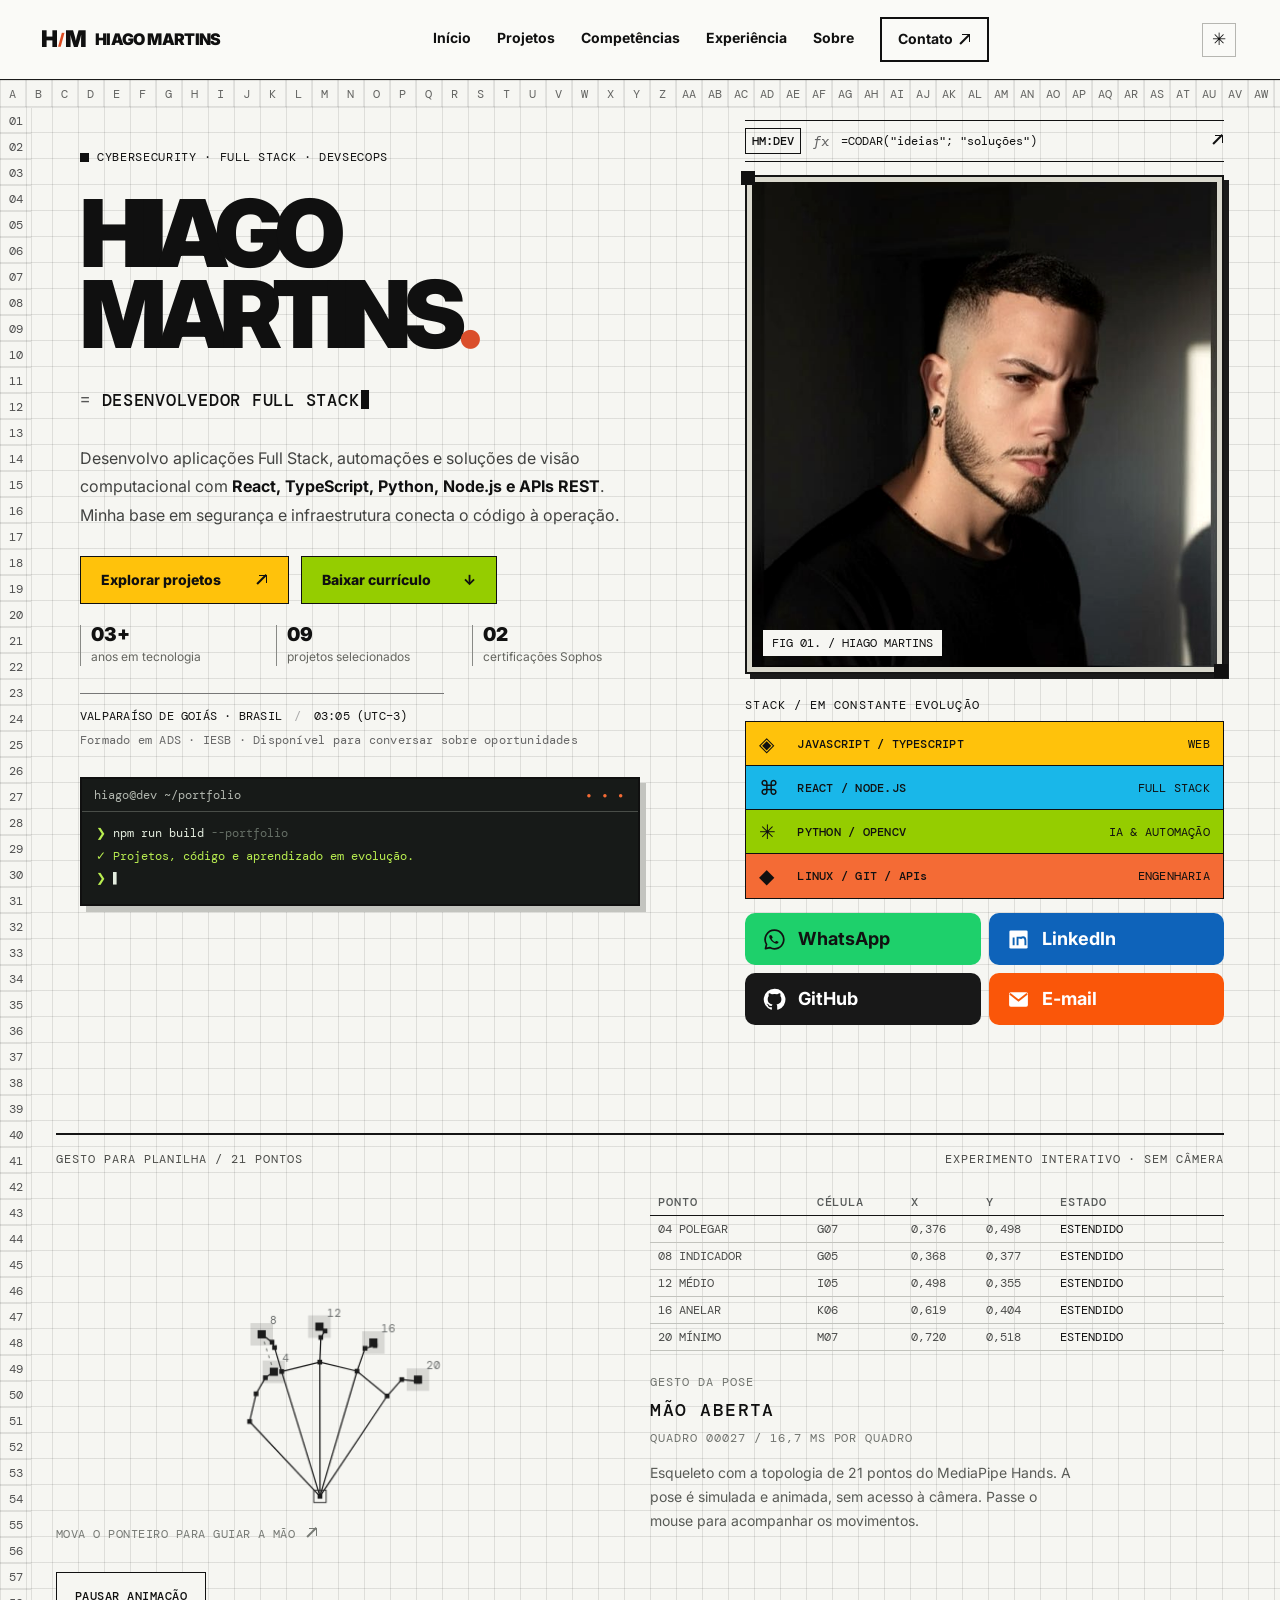
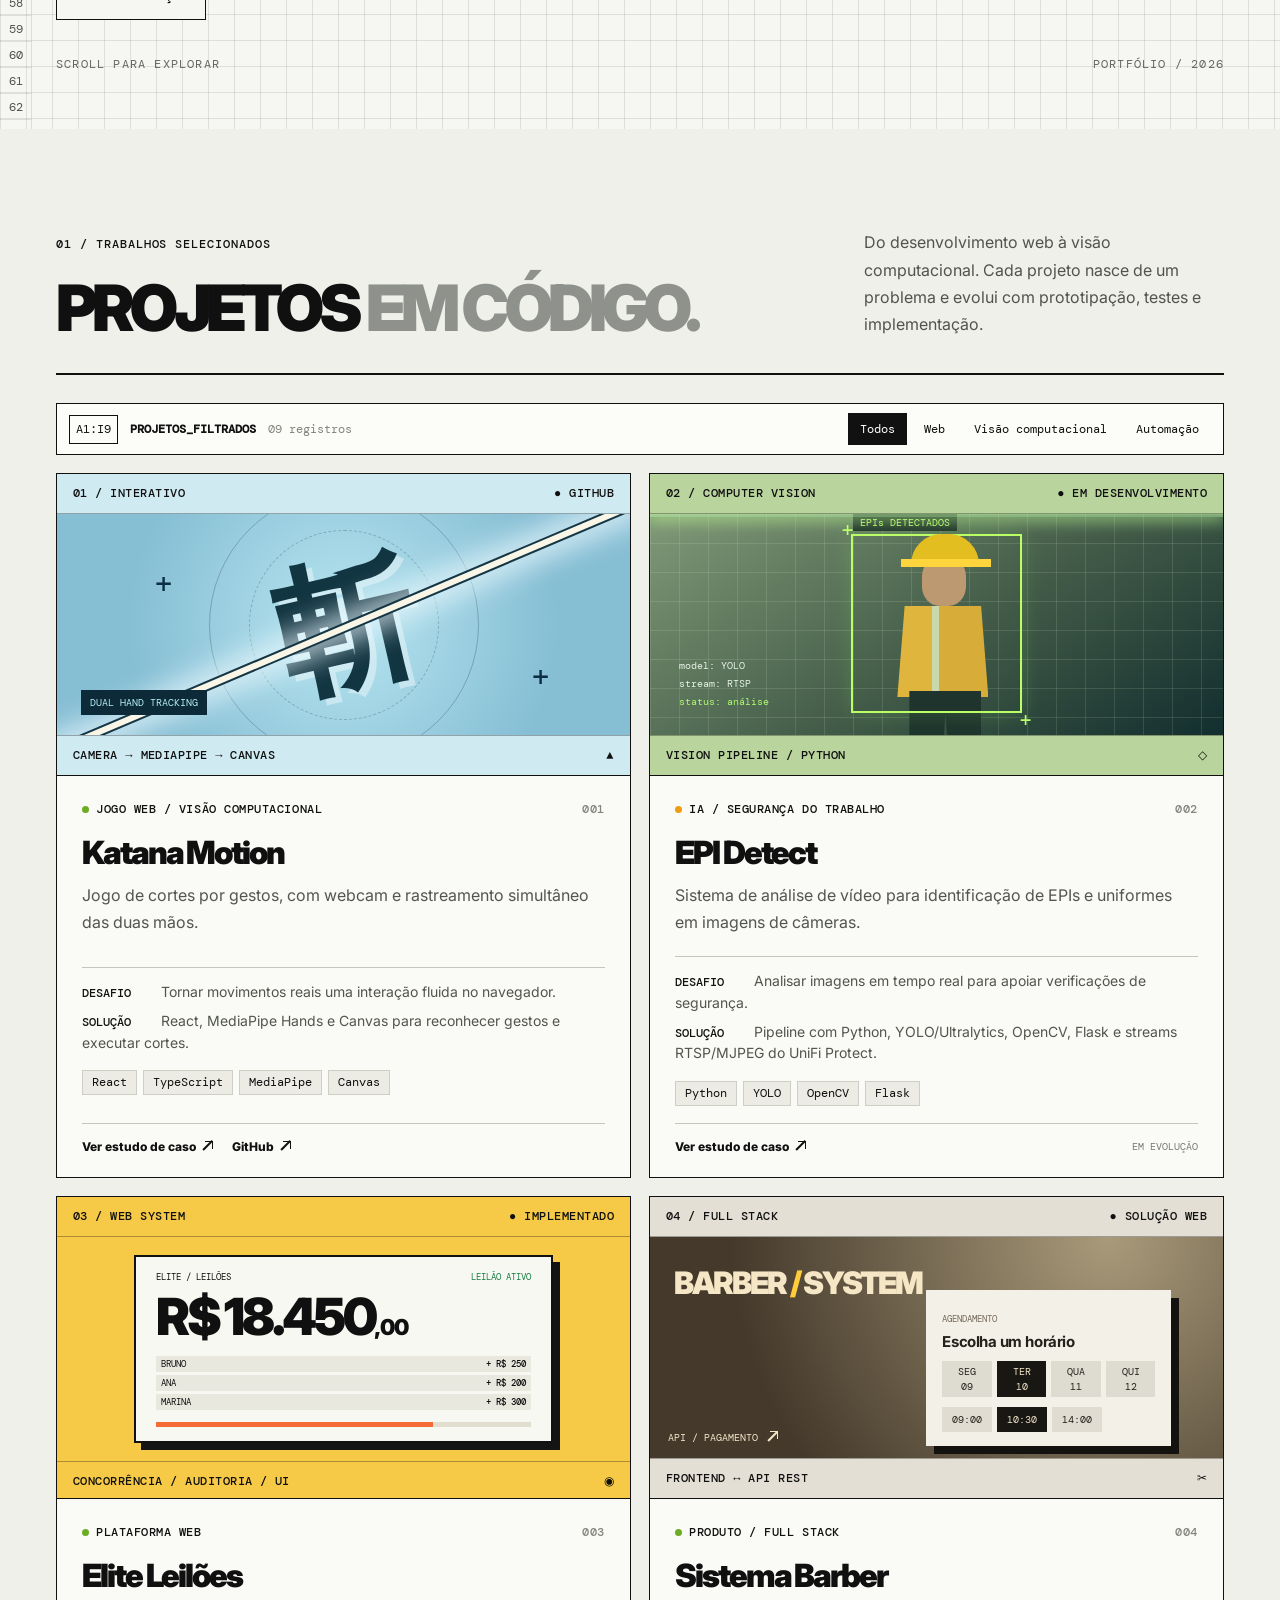
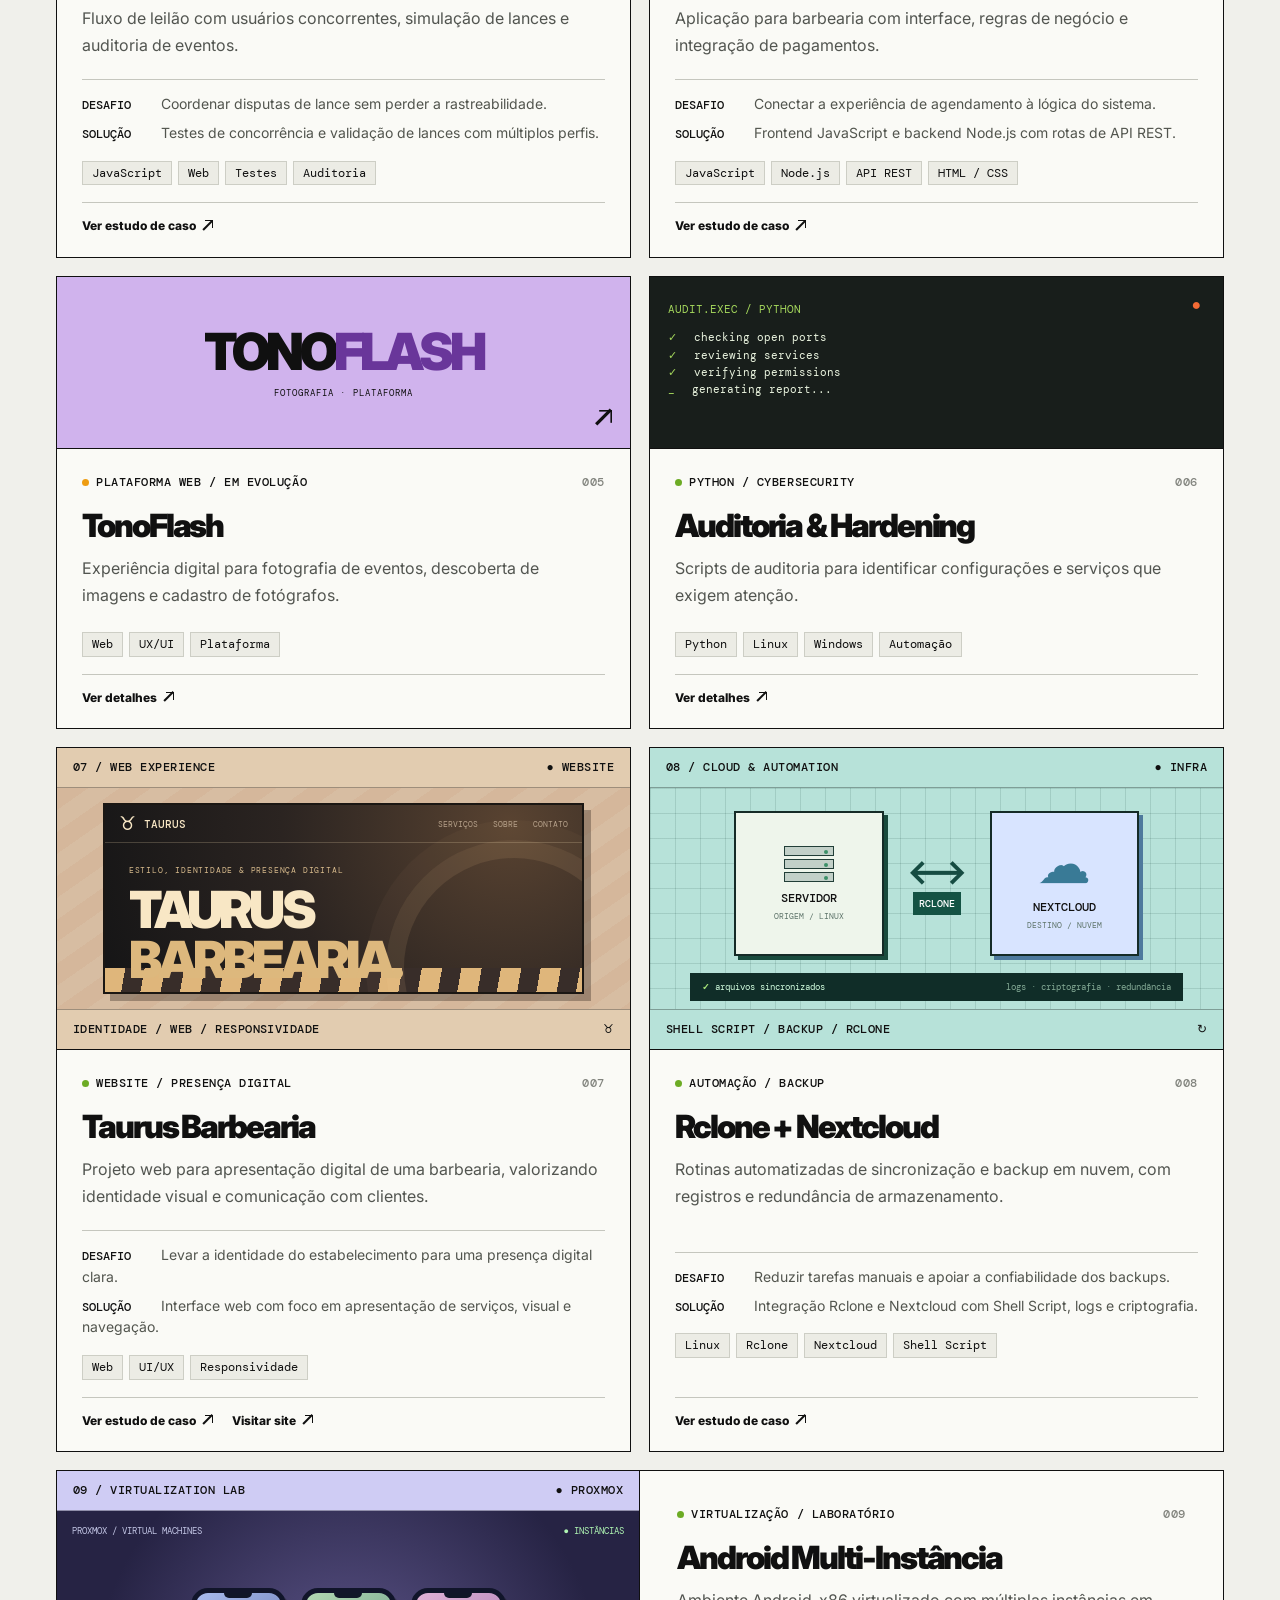
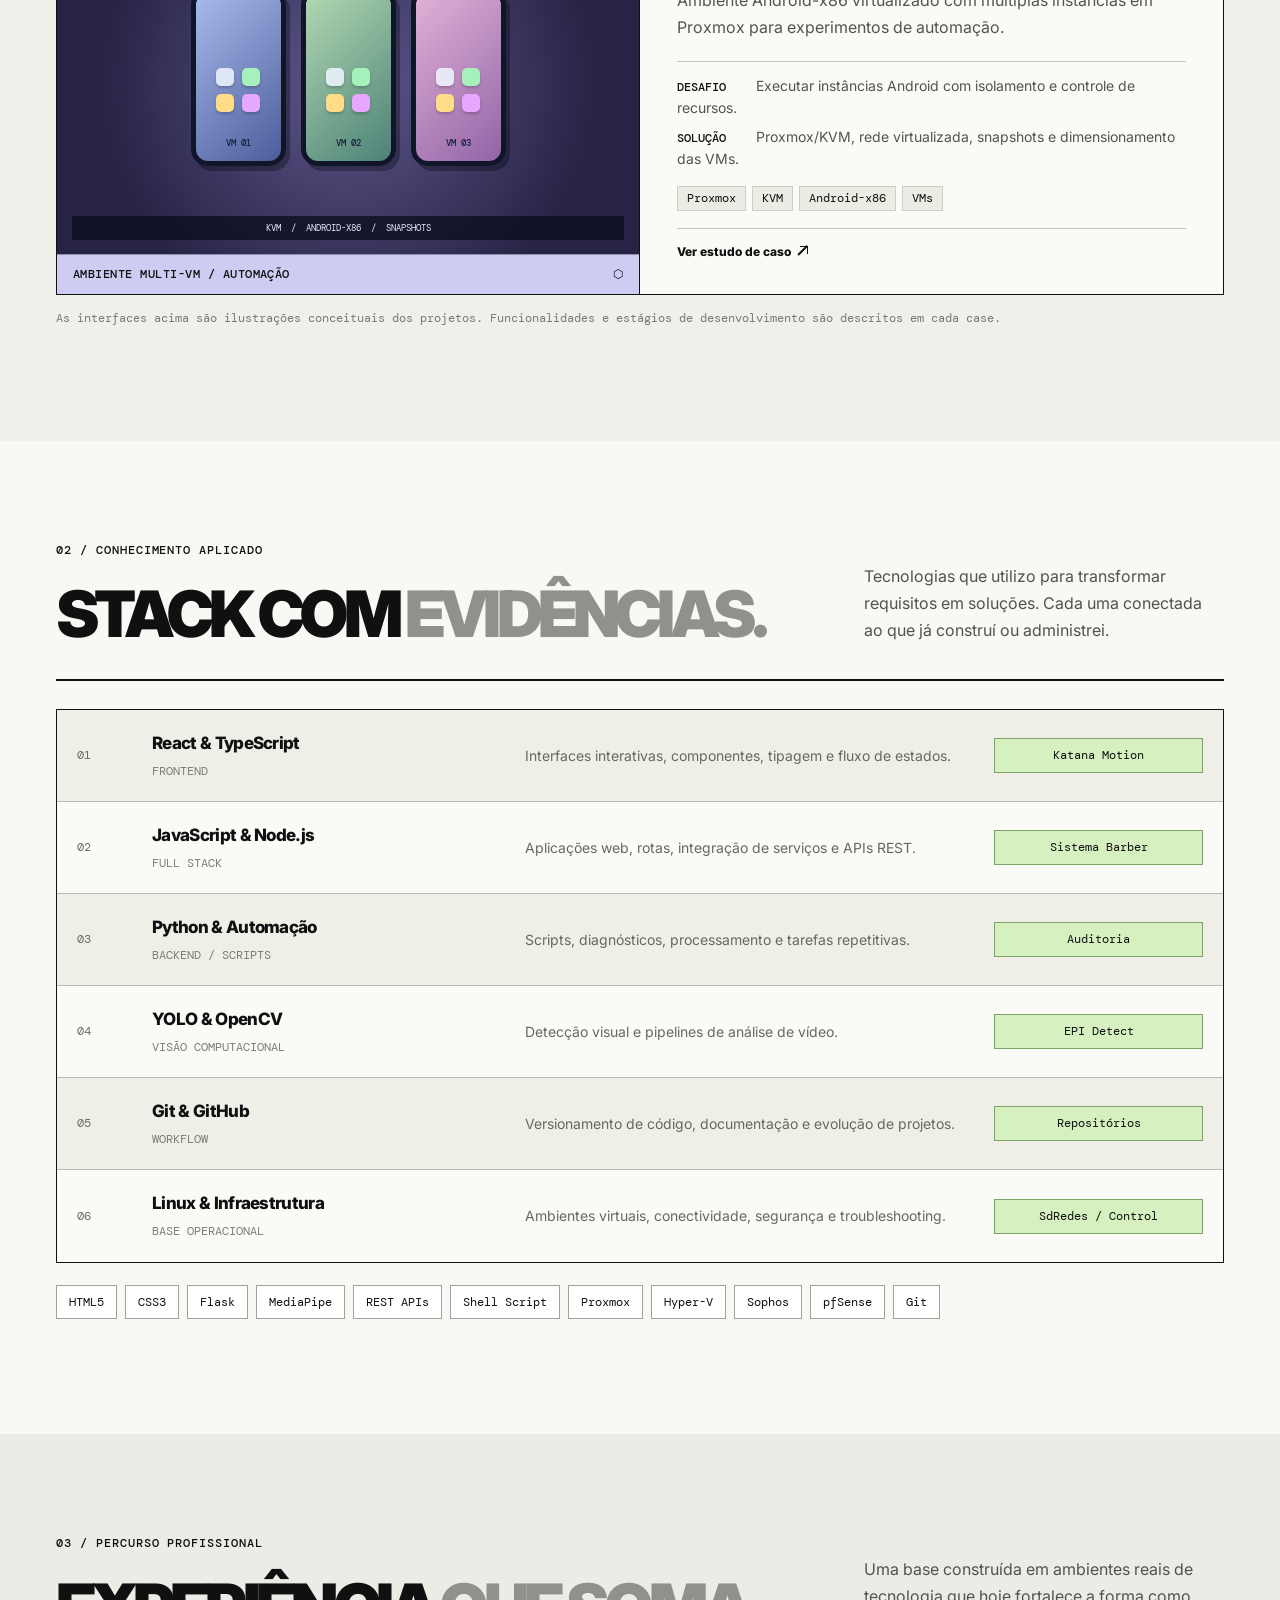
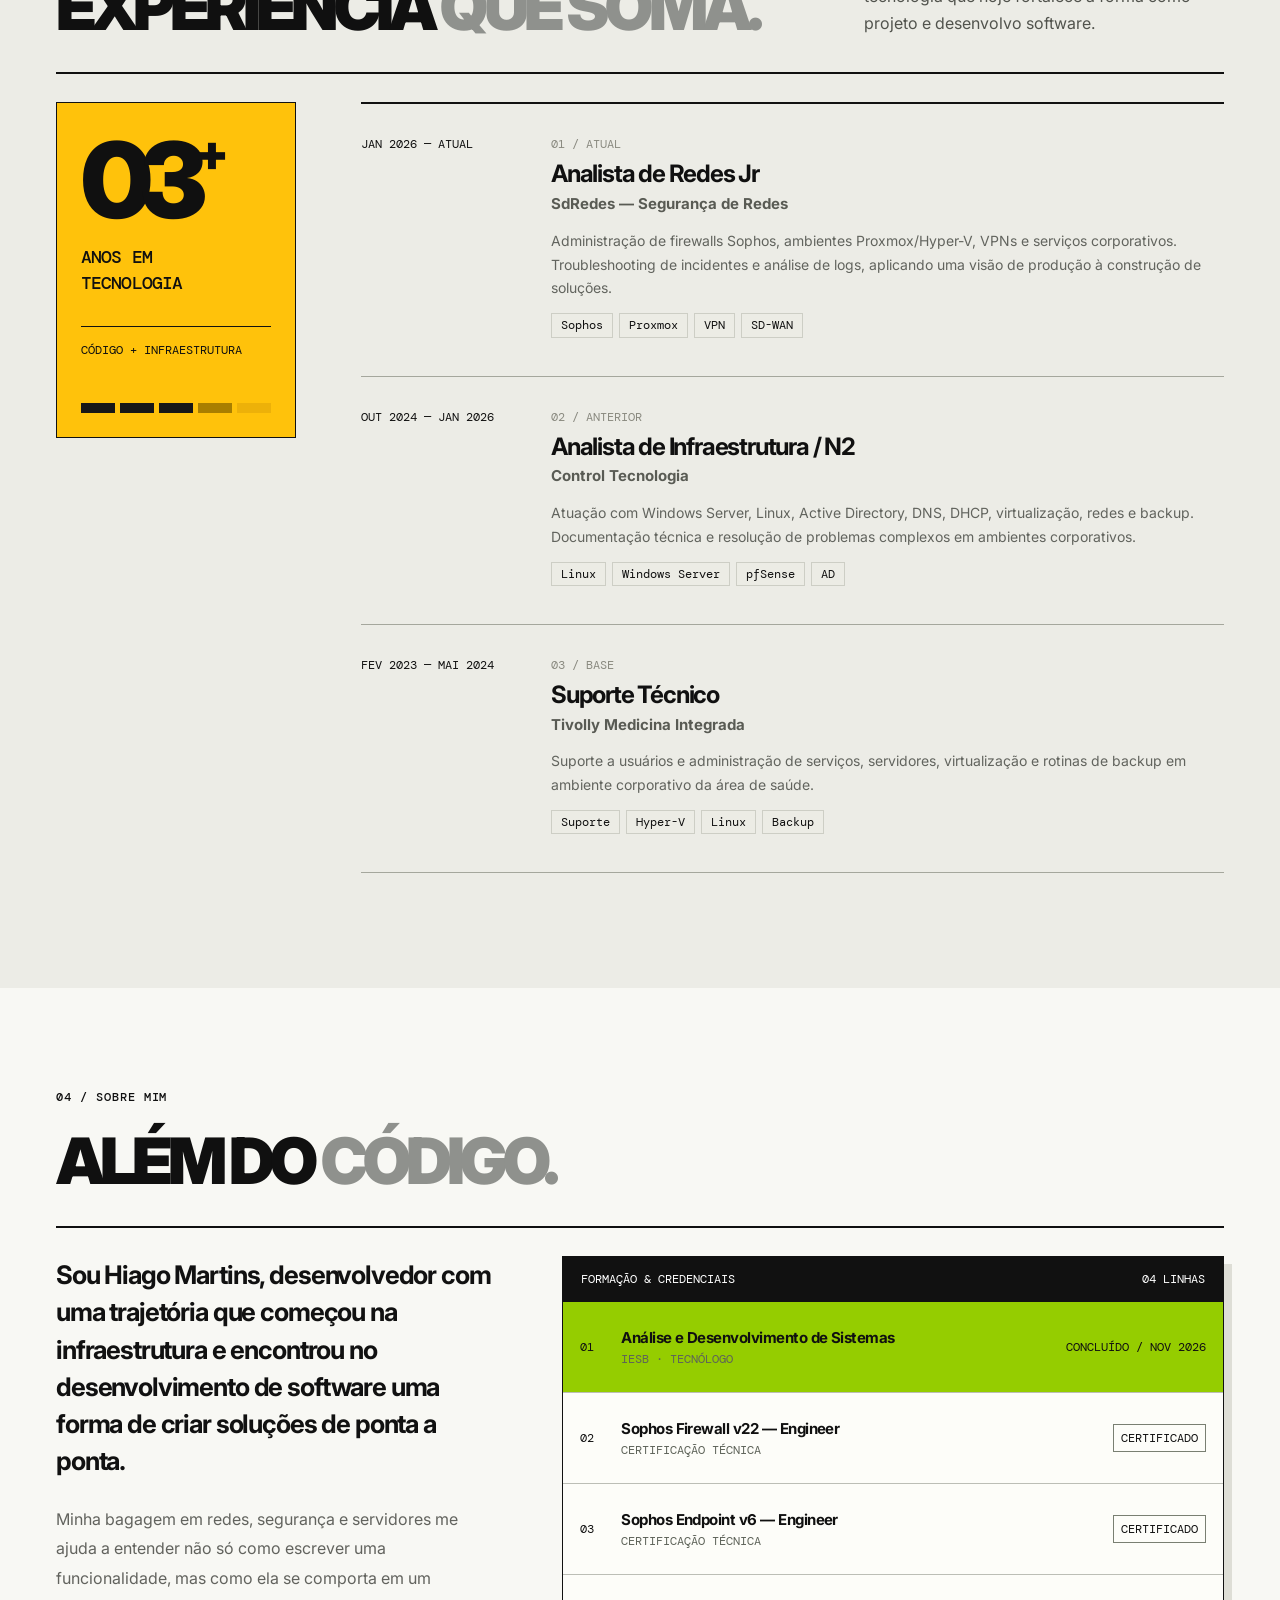
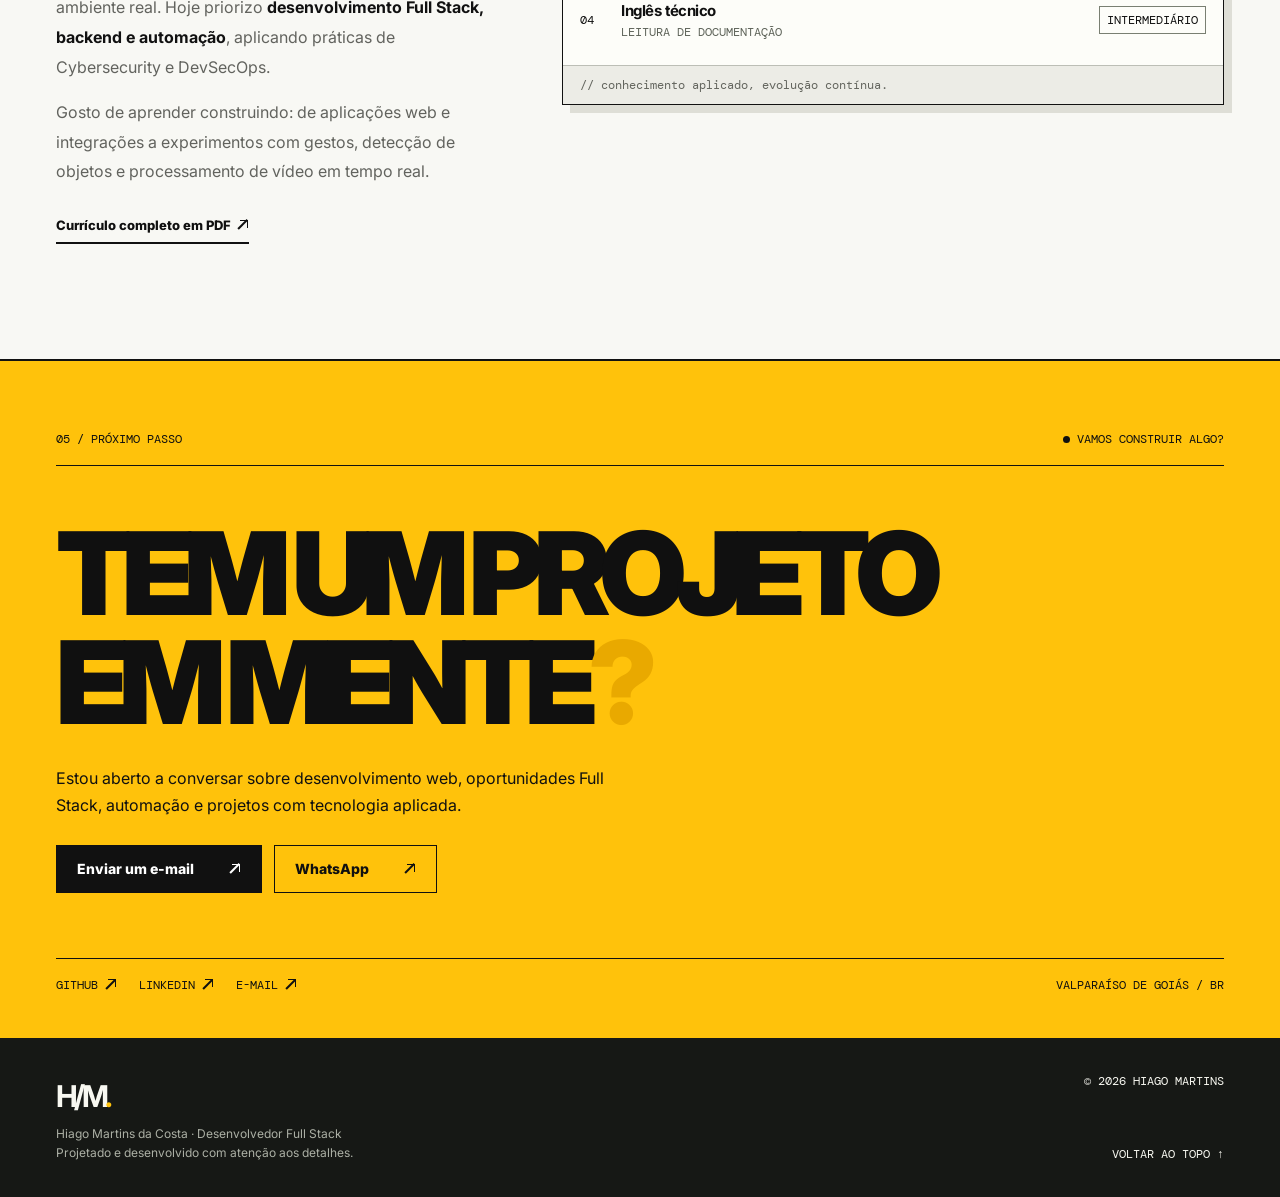
==== index.html @ d2da0ce6 "Substitui setas de emoji por ícones vetoriais compatíveis com iPhone" ====
<!doctype html>
<html lang="pt-BR">
<head>
  <meta charset="utf-8">
  <meta name="viewport" content="width=device-width, initial-scale=1">
  <meta name="theme-color" content="#f6f6f2">
  <meta name="description" content="Hiago Martins — desenvolvedor Full Stack. Projetos em React, TypeScript, Python, Node.js, automação e visão computacional.">
  <meta property="og:type" content="website">
  <meta property="og:title" content="Hiago Martins — Full Stack Developer">
  <meta property="og:description" content="Do código ao ambiente de produção. Projetos, experiência e tecnologia aplicada.">
  <title>Hiago Martins — Desenvolvedor Full Stack</title>
  <link rel="preconnect" href="https://fonts.googleapis.com">
  <link rel="preconnect" href="https://fonts.gstatic.com" crossorigin>
  <link href="https://fonts.googleapis.com/css2?family=DM+Mono:wght@400;500&family=Inter:wght@400;500;600;700;800;900&display=swap" rel="stylesheet">
  <link rel="stylesheet" href="./styles.css">
  <script src="./app.js" defer></script>
</head>
<body>
  <a class="skip-link" href="#main">Pular para o conteúdo</a>
  <div class="grid-cursor" id="gridCursor" aria-hidden="true"><span class="grid-cursor-cross">+</span><span class="grid-cursor-cell" id="cursorCell">A1</span><span class="grid-cursor-coords" id="cursorCoords">X 0000 Y 0000</span></div>
  <header class="site-header">
    <a class="brand" href="#inicio" aria-label="Hiago Martins, início"><span class="brand-symbol">H<span class="brand-slash">/</span>M</span><span>HIAGO MARTINS</span></a>
    <nav class="desktop-nav" aria-label="Navegação principal">
      <a href="#inicio">Início</a><a href="#projetos">Projetos</a><a href="#competencias">Competências</a><a href="#experiencia">Experiência</a><a href="#sobre">Sobre</a>
      <a class="nav-contact" href="#contato">Contato <span aria-hidden="true"><span class="ne-arrow" aria-hidden="true"></span></span></a>
    </nav>
    <div class="header-actions">
      <button type="button" id="motionToggle" class="icon-toggle" aria-label="Reduzir animações" title="Pausar animações">✳︎</button>
      <button type="button" id="menuToggle" class="menu-toggle" aria-expanded="false" aria-controls="mobileNav">MENU <span aria-hidden="true">☰</span></button>
    </div>
    <nav class="mobile-nav" id="mobileNav" aria-label="Navegação mobile" hidden>
      <a href="#inicio">Início</a><a href="#projetos">Projetos</a><a href="#competencias">Competências</a><a href="#experiencia">Experiência</a><a href="#sobre">Sobre</a><a href="#contato">Contato</a>
    </nav>
  </header>

  <main id="main">
    <section class="hero grid-paper" id="inicio" aria-labelledby="hero-title">
      <canvas class="data-rain" id="dataRain" aria-hidden="true"></canvas>
      <div class="sheet-letters" id="sheetLetters" aria-hidden="true"></div>
      <div class="row-gutter" id="rowGutter" aria-hidden="true"></div>
      <div class="hero-inner page-container">
        <div class="hero-copy">
          <div class="eyebrow"><span class="square-dot"></span> CYBERSECURITY · FULL STACK · DEVSECOPS</div>
          <h1 id="hero-title">HIAGO<br><span>MARTINS<span class="headline-period">.</span></span></h1>
          <p class="role-line"><span class="formula-equals">=</span> <span id="roleType" aria-label="Desenvolvedor Full Stack">DESENVOLVEDOR FULL STACK</span><span class="cursor" aria-hidden="true"></span></p>
          <p class="hero-intro">Desenvolvo aplicações Full Stack, automações e soluções de visão computacional com <strong>React, TypeScript, Python, Node.js e APIs REST</strong>. Minha base em segurança e infraestrutura conecta o código à operação.</p>
          <div class="hero-cta">
            <a class="button button-yellow" href="#projetos">Explorar projetos <span aria-hidden="true"><span class="ne-arrow" aria-hidden="true"></span></span></a>
            <a class="button button-green" href="./hiago-martins-curriculo.pdf" download>Baixar currículo <span aria-hidden="true">↓</span></a>
          </div>
          <div class="hero-highlights" aria-label="Destaques profissionais">
            <span><strong>03+</strong> anos em tecnologia</span><span><strong>09</strong> projetos selecionados</span><span><strong>02</strong> certificações Sophos</span>
          </div>
          <div class="hero-local"><span class="line-rule"></span><p>VALPARAÍSO DE GOIÁS · BRASIL <span class="sep">/</span> <span id="brasilTime">UTC−3</span><br><span class="muted">Formado em ADS · IESB · Disponível para conversar sobre oportunidades</span></p></div>
          <div class="terminal-mini" aria-label="Prévia de console de desenvolvimento">
            <div class="terminal-top"><span>hiago@dev ~/portfolio</span><span class="terminal-dots">● ● ●</span></div>
            <div class="terminal-body"><p><span class="term-prompt">❯</span> npm run build<span class="term-ghost"> --portfolio</span></p><p class="term-success">✓ Projetos, código e aprendizado em evolução.</p><p><span class="term-prompt">❯</span> <span class="blink-block">▌</span></p></div>
          </div>
        </div>
        <div class="hero-side">
          <div class="sheet-formula"><span class="range-box">HM:DEV</span><span class="fx">ƒx</span><span>=CODAR("ideias"; "soluções")</span><span class="formula-tail"><span class="ne-arrow" aria-hidden="true"></span></span></div>
          <div class="portrait-frame">
            <img src="https://mart1nshiago.github.io/perfil.jpg" alt="Fotografia de Hiago Martins" loading="eager" onerror="this.style.display='none';this.parentElement.classList.add('image-unavailable')">
            <span class="portrait-placeholder" aria-hidden="true">HM<span>.</span></span>
            <span class="frame-corner frame-corner-tl"></span><span class="frame-corner frame-corner-br"></span>
            <span class="photo-label">FIG 01. / HIAGO MARTINS</span>
          </div>
          <div class="stack-label">STACK / EM CONSTANTE EVOLUÇÃO</div>
          <div class="skill-bars" aria-label="Principais tecnologias"><div class="skill-bar yellow"><span>◈</span><strong>JAVASCRIPT / TYPESCRIPT</strong><small>WEB</small></div><div class="skill-bar cyan"><span>⌘</span><strong>REACT / NODE.JS</strong><small>FULL STACK</small></div><div class="skill-bar green"><span>✳︎</span><strong>PYTHON / OPENCV</strong><small>IA & AUTOMAÇÃO</small></div><div class="skill-bar orange"><span>◆</span><strong>LINUX / GIT / APIs</strong><small>ENGENHARIA</small></div></div>
          <div class="social-grid" aria-label="Contato e redes sociais">
            <a class="social-pill whatsapp" href="https://wa.me/5561995203082" target="_blank" rel="noopener noreferrer"><svg viewBox="0 0 24 24" aria-hidden="true"><path d="M12 2.3a9.7 9.7 0 0 0-8.3 14.8L2.6 21.5l4.5-1.1A9.7 9.7 0 1 0 12 2.3Z" fill="none" stroke="currentColor" stroke-width="1.8" stroke-linejoin="round"/><path d="M8.2 7.7c-.4-.5-.8-.4-1.1-.1-1.4 1.5.1 4 2.2 6.2 2.1 2.2 4.8 3.3 6.3 2.2.3-.3.8-1.2.4-1.6l-1.9-.9c-.3-.1-.5 0-.7.2l-.9 1c-1.5-.6-2.8-1.8-3.5-3.4l.9-.8c.2-.2.3-.4.1-.7l-.8-1.9Z" fill="currentColor"/></svg><span>WhatsApp</span></a>
            <a class="social-pill linkedin" href="https://www.linkedin.com/in/hiago-martins/" target="_blank" rel="noopener noreferrer"><svg viewBox="0 0 24 24" aria-hidden="true"><rect x="2.5" y="2.5" width="19" height="19" rx="1.4" fill="currentColor"/><path d="M6.9 10v8M6.9 6.8v.1M11 18v-8h3.2v1.2c.4-.9 1.1-1.5 2.5-1.5 2.2 0 2.5 1.5 2.5 3.5V18" fill="none" stroke="#0e62b3" stroke-width="2"/></svg><span>LinkedIn</span></a>
            <a class="social-pill github" href="https://github.com/Mart1nsHiago" target="_blank" rel="noopener noreferrer"><svg viewBox="0 0 24 24" aria-hidden="true"><path fill="currentColor" d="M12 .8a11.2 11.2 0 0 0-3.5 21.85c.56.1.77-.24.77-.54v-2.1c-3.13.68-3.8-1.33-3.8-1.33-.5-1.26-1.24-1.6-1.24-1.6-1.02-.7.08-.69.08-.69 1.13.08 1.72 1.15 1.72 1.15 1.01 1.72 2.65 1.22 3.3.94.1-.73.39-1.23.7-1.52-2.5-.29-5.12-1.25-5.12-5.56 0-1.23.44-2.24 1.15-3.03-.12-.28-.5-1.43.11-2.98 0 0 .94-.3 3.08 1.16a10.8 10.8 0 0 1 5.6 0c2.14-1.45 3.08-1.16 3.08-1.16.61 1.55.23 2.7.11 2.98.72.79 1.15 1.8 1.15 3.03 0 4.33-2.63 5.27-5.14 5.55.4.35.75 1.03.75 2.09v3.11c0 .3.2.65.78.54A11.2 11.2 0 0 0 12 .8Z"/></svg><span>GitHub</span></a>
            <a class="social-pill email" href="mailto:hiagomartins55@hotmail.com"><svg viewBox="0 0 24 24" aria-hidden="true"><rect x="2.2" y="4.5" width="19.6" height="15" rx="1.8" fill="currentColor"/><path d="m3 6 9 7 9-7" fill="none" stroke="#f75a0a" stroke-width="2"/></svg><span>E-mail</span></a>
          </div>
        </div>
      </div>
      <section class="gesture-lab page-container" id="gesto" aria-labelledby="gestureTitle">
        <div class="gesture-topline"><span>GESTO PARA PLANILHA / 21 PONTOS</span><span>EXPERIMENTO INTERATIVO · SEM CÂMERA</span></div>
        <div class="gesture-layout">
          <div class="gesture-visual"><canvas id="handPose" width="450" height="345" role="img" aria-label="Esqueleto animado de mão com 21 pontos. Mova o mouse sobre a figura para guiar o gesto."></canvas><span class="gesture-visual-note">MOVA O PONTEIRO PARA GUIAR A MÃO <span class="ne-arrow" aria-hidden="true"></span></span></div>
          <div class="gesture-data"><div class="gesture-table" role="table" aria-label="Coordenadas dos dedos"><div class="gesture-table-header" role="row"><span>PONTO</span><span>CÉLULA</span><span>X</span><span>Y</span><span>ESTADO</span></div><div id="gestureRows"></div></div><div class="gesture-state"><small>GESTO DA POSE</small><strong id="gestureLabel">MÃO ABERTA</strong><small id="gestureFrame">QUADRO 00000 / 16,7 MS POR QUADRO</small><p>Esqueleto com a topologia de 21 pontos do MediaPipe Hands. A pose é simulada e animada, sem acesso à câmera. Passe o mouse para acompanhar os movimentos.</p></div></div>
        </div>
        <button class="gesture-toggle" id="gestureToggle" type="button" aria-pressed="false">PAUSAR ANIMAÇÃO</button>
      </section>
      <div class="hero-bottom-note"><span>SCROLL PARA EXPLORAR</span><span>PORTFÓLIO / 2026</span></div>
    </section>

    <section class="section projects-section" id="projetos" aria-labelledby="projects-title">
      <div class="page-container">
        <div class="section-heading"><div><p class="kicker">01 / TRABALHOS SELECIONADOS</p><h2 id="projects-title">PROJETOS <span>EM CÓDIGO.</span></h2></div><p>Do desenvolvimento web à visão computacional. Cada projeto nasce de um problema e evolui com prototipação, testes e implementação.</p></div>
        <div class="project-toolbar"><div class="toolbar-left"><span class="toolbar-cell">A1:I9</span><strong>PROJETOS_FILTRADOS</strong><span class="toolbar-count" id="projectCount">09 registros</span></div><div class="filters" role="group" aria-label="Filtrar projetos"><button class="filter active" data-filter="todos" aria-pressed="true">Todos</button><button class="filter" data-filter="web" aria-pressed="false">Web</button><button class="filter" data-filter="visao" aria-pressed="false">Visão computacional</button><button class="filter" data-filter="automacao" aria-pressed="false">Automação</button></div></div>
        <div class="project-grid" id="projectGrid">
          <article class="project-card" data-category="web visao" data-project="katana">
            <div class="project-visual visual-katana"><div class="visual-head"><span>01 / INTERATIVO</span><span>● GITHUB</span></div><div class="katana-stage"><div class="katana-orbit o1"></div><div class="katana-orbit o2"></div><span class="katana-character">斬</span><span class="katana-cut"></span><span class="katana-label">DUAL HAND TRACKING</span><div class="reticle r1">+</div><div class="reticle r2">+</div></div><div class="visual-foot"><span>CAMERA → MEDIAPIPE → CANVAS</span><span>▲</span></div></div>
            <div class="project-body"><div class="project-category"><span class="status-dot"></span> JOGO WEB / VISÃO COMPUTACIONAL <span class="project-number">001</span></div><h3>Katana Motion</h3><p class="project-lead">Jogo de cortes por gestos, com webcam e rastreamento simultâneo das duas mãos.</p><div class="case-lines"><p><strong>DESAFIO</strong> Tornar movimentos reais uma interação fluida no navegador.</p><p><strong>SOLUÇÃO</strong> React, MediaPipe Hands e Canvas para reconhecer gestos e executar cortes.</p></div><div class="tag-list"><span>React</span><span>TypeScript</span><span>MediaPipe</span><span>Canvas</span></div><div class="project-links"><button class="case-link" data-open-project="katana">Ver estudo de caso <span class="ne-arrow" aria-hidden="true"></span></button><a href="https://github.com/Mart1nsHiago/katana-motion" target="_blank" rel="noopener noreferrer">GitHub <span class="ne-arrow" aria-hidden="true"></span></a></div></div>
          </article>
          <article class="project-card" data-category="visao automacao" data-project="epi">
            <div class="project-visual visual-epi"><div class="visual-head"><span>02 / COMPUTER VISION</span><span>● EM DESENVOLVIMENTO</span></div><div class="epi-stage"><div class="epi-human"><div class="helmet"></div><div class="human-head"></div><div class="human-body"></div><div class="human-legs"></div></div><div class="bounding-box"><span>EPIs DETECTADOS</span><span class="bb-corner"></span></div><div class="epi-data"><p>model: YOLO</p><p>stream: RTSP</p><p class="green-text">status: análise</p></div><div class="scanline"></div></div><div class="visual-foot"><span>VISION PIPELINE / PYTHON</span><span>◇</span></div></div>
            <div class="project-body"><div class="project-category"><span class="status-dot amber"></span> IA / SEGURANÇA DO TRABALHO <span class="project-number">002</span></div><h3>EPI Detect</h3><p class="project-lead">Sistema de análise de vídeo para identificação de EPIs e uniformes em imagens de câmeras.</p><div class="case-lines"><p><strong>DESAFIO</strong> Analisar imagens em tempo real para apoiar verificações de segurança.</p><p><strong>SOLUÇÃO</strong> Pipeline com Python, YOLO/Ultralytics, OpenCV, Flask e streams RTSP/MJPEG do UniFi Protect.</p></div><div class="tag-list"><span>Python</span><span>YOLO</span><span>OpenCV</span><span>Flask</span></div><div class="project-links"><button class="case-link" data-open-project="epi">Ver estudo de caso <span class="ne-arrow" aria-hidden="true"></span></button><span class="project-state">EM EVOLUÇÃO</span></div></div>
          </article>
          <article class="project-card" data-category="web" data-project="elite">
            <div class="project-visual visual-elite"><div class="visual-head"><span>03 / WEB SYSTEM</span><span>● IMPLEMENTADO</span></div><div class="bid-stage"><div class="bid-top"><span>ELITE / LEILÕES</span><span>LEILÃO ATIVO</span></div><div class="bid-number">R$ 18.450<span>,00</span></div><div class="bid-history"><span>BRUNO <strong>+ R$ 250</strong></span><span>ANA <strong>+ R$ 200</strong></span><span>MARINA <strong>+ R$ 300</strong></span></div><div class="bid-progress"><span></span></div></div><div class="visual-foot"><span>CONCORRÊNCIA / AUDITORIA / UI</span><span>◉</span></div></div>
            <div class="project-body"><div class="project-category"><span class="status-dot"></span> PLATAFORMA WEB <span class="project-number">003</span></div><h3>Elite Leilões</h3><p class="project-lead">Fluxo de leilão com usuários concorrentes, simulação de lances e auditoria de eventos.</p><div class="case-lines"><p><strong>DESAFIO</strong> Coordenar disputas de lance sem perder a rastreabilidade.</p><p><strong>SOLUÇÃO</strong> Testes de concorrência e validação de lances com múltiplos perfis.</p></div><div class="tag-list"><span>JavaScript</span><span>Web</span><span>Testes</span><span>Auditoria</span></div><div class="project-links"><button class="case-link" data-open-project="elite">Ver estudo de caso <span class="ne-arrow" aria-hidden="true"></span></button></div></div>
          </article>
          <article class="project-card" data-category="web" data-project="barber">
            <div class="project-visual visual-barber"><div class="visual-head"><span>04 / FULL STACK</span><span>● SOLUÇÃO WEB</span></div><div class="barber-stage"><div class="barber-brand">BARBER<span> / </span>SYSTEM</div><div class="booking-card"><span>AGENDAMENTO</span><strong>Escolha um horário</strong><div class="date-row"><span>SEG<br>09</span><span class="selected">TER<br>10</span><span>QUA<br>11</span><span>QUI<br>12</span></div><div class="time-slots"><span>09:00</span><span class="selected">10:30</span><span>14:00</span></div></div><div class="payment-stamp">API / PAGAMENTO <span class="ne-arrow" aria-hidden="true"></span></div></div><div class="visual-foot"><span>FRONTEND ↔ API REST</span><span>✂︎</span></div></div>
            <div class="project-body"><div class="project-category"><span class="status-dot"></span> PRODUTO / FULL STACK <span class="project-number">004</span></div><h3>Sistema Barber</h3><p class="project-lead">Aplicação para barbearia com interface, regras de negócio e integração de pagamentos.</p><div class="case-lines"><p><strong>DESAFIO</strong> Conectar a experiência de agendamento à lógica do sistema.</p><p><strong>SOLUÇÃO</strong> Frontend JavaScript e backend Node.js com rotas de API REST.</p></div><div class="tag-list"><span>JavaScript</span><span>Node.js</span><span>API REST</span><span>HTML / CSS</span></div><div class="project-links"><button class="case-link" data-open-project="barber">Ver estudo de caso <span class="ne-arrow" aria-hidden="true"></span></button></div></div>
          </article>
          <article class="project-card compact-project" data-category="web" data-project="tono"><div class="compact-art tono-art"><span>TONO<span>FLASH</span></span><small>FOTOGRAFIA · PLATAFORMA</small><b><span class="ne-arrow" aria-hidden="true"></span></b></div><div class="project-body"><div class="project-category"><span class="status-dot amber"></span> PLATAFORMA WEB / EM EVOLUÇÃO <span class="project-number">005</span></div><h3>TonoFlash</h3><p class="project-lead">Experiência digital para fotografia de eventos, descoberta de imagens e cadastro de fotógrafos.</p><div class="tag-list"><span>Web</span><span>UX/UI</span><span>Plataforma</span></div><div class="project-links"><button class="case-link" data-open-project="tono">Ver detalhes <span class="ne-arrow" aria-hidden="true"></span></button></div></div></article>
          <article class="project-card compact-project" data-category="automacao" data-project="audit"><div class="compact-art audit-art"><span class="code-head">AUDIT.EXEC / PYTHON</span><div><p><em>✓</em> checking open ports</p><p><em>✓</em> reviewing services</p><p><em>✓</em> verifying permissions</p><p><em>_</em> generating report...</p></div><b>●</b></div><div class="project-body"><div class="project-category"><span class="status-dot"></span> PYTHON / CYBERSECURITY <span class="project-number">006</span></div><h3>Auditoria & Hardening</h3><p class="project-lead">Scripts de auditoria para identificar configurações e serviços que exigem atenção.</p><div class="tag-list"><span>Python</span><span>Linux</span><span>Windows</span><span>Automação</span></div><div class="project-links"><button class="case-link" data-open-project="audit">Ver detalhes <span class="ne-arrow" aria-hidden="true"></span></button></div></div></article>
          <article class="project-card" data-category="web" data-project="taurus">
            <div class="project-visual visual-taurus"><div class="visual-head"><span>07 / WEB EXPERIENCE</span><span>● WEBSITE</span></div><div class="taurus-stage"><div class="taurus-website"><div class="taurus-topbar"><span class="taurus-symbol">♉︎</span><span>TAURUS</span><span>SERVIÇOS&nbsp;&nbsp; SOBRE&nbsp;&nbsp; CONTATO</span></div><div class="taurus-wordmark"><small>ESTILO, IDENTIDADE & PRESENÇA DIGITAL</small><strong>TAURUS<br><em>BARBEARIA.</em></strong><span class="taurus-illustrated-link">CONHECER O ESPAÇO <span class="ne-arrow" aria-hidden="true"></span></span></div><div class="taurus-stripe"></div></div></div><div class="visual-foot"><span>IDENTIDADE / WEB / RESPONSIVIDADE</span><span>♉︎</span></div></div>
            <div class="project-body"><div class="project-category"><span class="status-dot"></span> WEBSITE / PRESENÇA DIGITAL <span class="project-number">007</span></div><h3>Taurus Barbearia</h3><p class="project-lead">Projeto web para apresentação digital de uma barbearia, valorizando identidade visual e comunicação com clientes.</p><div class="case-lines"><p><strong>DESAFIO</strong> Levar a identidade do estabelecimento para uma presença digital clara.</p><p><strong>SOLUÇÃO</strong> Interface web com foco em apresentação de serviços, visual e navegação.</p></div><div class="tag-list"><span>Web</span><span>UI/UX</span><span>Responsividade</span></div><div class="project-links"><button class="case-link" data-open-project="taurus">Ver estudo de caso <span class="ne-arrow" aria-hidden="true"></span></button><a href="https://taurusbarbearia.com/" target="_blank" rel="noopener noreferrer">Visitar site <span class="ne-arrow" aria-hidden="true"></span></a></div></div>
          </article>
          <article class="project-card" data-category="automacao" data-project="backup">
            <div class="project-visual visual-backup"><div class="visual-head"><span>08 / CLOUD & AUTOMATION</span><span>● INFRA</span></div><div class="backup-stage"><div class="backup-flow"><div class="backup-node"><div class="backup-server"><span></span><span></span><span></span></div><strong>SERVIDOR</strong><small>ORIGEM / LINUX</small></div><div class="backup-connection"><b>⟷</b><span>RCLONE</span></div><div class="backup-node cloud-node"><div class="backup-cloud">☁︎</div><strong>NEXTCLOUD</strong><small>DESTINO / NUVEM</small></div></div><div class="backup-console"><span><b>✓</b> arquivos sincronizados</span><span>logs · criptografia · redundância</span></div></div><div class="visual-foot"><span>SHELL SCRIPT / BACKUP / RCLONE</span><span>↻</span></div></div>
            <div class="project-body"><div class="project-category"><span class="status-dot"></span> AUTOMAÇÃO / BACKUP <span class="project-number">008</span></div><h3>Rclone + Nextcloud</h3><p class="project-lead">Rotinas automatizadas de sincronização e backup em nuvem, com registros e redundância de armazenamento.</p><div class="case-lines"><p><strong>DESAFIO</strong> Reduzir tarefas manuais e apoiar a confiabilidade dos backups.</p><p><strong>SOLUÇÃO</strong> Integração Rclone e Nextcloud com Shell Script, logs e criptografia.</p></div><div class="tag-list"><span>Linux</span><span>Rclone</span><span>Nextcloud</span><span>Shell Script</span></div><div class="project-links"><button class="case-link" data-open-project="backup">Ver estudo de caso <span class="ne-arrow" aria-hidden="true"></span></button></div></div>
          </article>
          <article class="project-card" data-category="automacao" data-project="android">
            <div class="project-visual visual-android"><div class="visual-head"><span>09 / VIRTUALIZATION LAB</span><span>● PROXMOX</span></div><div class="android-stage"><div class="android-dashboard-top"><span>PROXMOX / VIRTUAL MACHINES</span><span>● INSTÂNCIAS</span></div><div class="android-machines"><div class="android-device"><div class="android-notch"></div><div class="android-icon-grid"><i></i><i></i><i></i><i></i></div><span>VM 01</span></div><div class="android-device"><div class="android-notch"></div><div class="android-icon-grid"><i></i><i></i><i></i><i></i></div><span>VM 02</span></div><div class="android-device"><div class="android-notch"></div><div class="android-icon-grid"><i></i><i></i><i></i><i></i></div><span>VM 03</span></div></div><div class="android-console">KVM&nbsp; / &nbsp;ANDROID-X86&nbsp; / &nbsp;SNAPSHOTS</div></div><div class="visual-foot"><span>AMBIENTE MULTI-VM / AUTOMAÇÃO</span><span>⬡</span></div></div>
            <div class="project-body"><div class="project-category"><span class="status-dot"></span> VIRTUALIZAÇÃO / LABORATÓRIO <span class="project-number">009</span></div><h3>Android Multi-Instância</h3><p class="project-lead">Ambiente Android-x86 virtualizado com múltiplas instâncias em Proxmox para experimentos de automação.</p><div class="case-lines"><p><strong>DESAFIO</strong> Executar instâncias Android com isolamento e controle de recursos.</p><p><strong>SOLUÇÃO</strong> Proxmox/KVM, rede virtualizada, snapshots e dimensionamento das VMs.</p></div><div class="tag-list"><span>Proxmox</span><span>KVM</span><span>Android-x86</span><span>VMs</span></div><div class="project-links"><button class="case-link" data-open-project="android">Ver estudo de caso <span class="ne-arrow" aria-hidden="true"></span></button></div></div>
          </article>
        </div>
        <p class="project-disclaimer">As interfaces acima são ilustrações conceituais dos projetos. Funcionalidades e estágios de desenvolvimento são descritos em cada case.</p>
      </div>
    </section>

    <section class="section evidence-section grid-paper" id="competencias" aria-labelledby="skills-title"><div class="page-container"><div class="section-heading"><div><p class="kicker">02 / CONHECIMENTO APLICADO</p><h2 id="skills-title">STACK COM <span>EVIDÊNCIAS.</span></h2></div><p>Tecnologias que utilizo para transformar requisitos em soluções. Cada uma conectada ao que já construí ou administrei.</p></div><div class="skills-table" role="list"><div class="skill-row" role="listitem"><span class="skill-index">01</span><div><strong>React & TypeScript</strong><small>FRONTEND</small></div><p>Interfaces interativas, componentes, tipagem e fluxo de estados.</p><span class="evidence-pill">Katana Motion</span></div><div class="skill-row" role="listitem"><span class="skill-index">02</span><div><strong>JavaScript & Node.js</strong><small>FULL STACK</small></div><p>Aplicações web, rotas, integração de serviços e APIs REST.</p><span class="evidence-pill">Sistema Barber</span></div><div class="skill-row" role="listitem"><span class="skill-index">03</span><div><strong>Python & Automação</strong><small>BACKEND / SCRIPTS</small></div><p>Scripts, diagnósticos, processamento e tarefas repetitivas.</p><span class="evidence-pill">Auditoria</span></div><div class="skill-row" role="listitem"><span class="skill-index">04</span><div><strong>YOLO & OpenCV</strong><small>VISÃO COMPUTACIONAL</small></div><p>Detecção visual e pipelines de análise de vídeo.</p><span class="evidence-pill">EPI Detect</span></div><div class="skill-row" role="listitem"><span class="skill-index">05</span><div><strong>Git & GitHub</strong><small>WORKFLOW</small></div><p>Versionamento de código, documentação e evolução de projetos.</p><span class="evidence-pill">Repositórios</span></div><div class="skill-row" role="listitem"><span class="skill-index">06</span><div><strong>Linux & Infraestrutura</strong><small>BASE OPERACIONAL</small></div><p>Ambientes virtuais, conectividade, segurança e troubleshooting.</p><span class="evidence-pill">SdRedes / Control</span></div></div><div class="stack-cloud"><span>HTML5</span><span>CSS3</span><span>Flask</span><span>MediaPipe</span><span>REST APIs</span><span>Shell Script</span><span>Proxmox</span><span>Hyper-V</span><span>Sophos</span><span>pfSense</span><span>Git</span></div></div></section>

    <section class="section experience-section" id="experiencia" aria-labelledby="experience-title"><div class="page-container"><div class="section-heading"><div><p class="kicker">03 / PERCURSO PROFISSIONAL</p><h2 id="experience-title">EXPERIÊNCIA <span>QUE SOMA.</span></h2></div><p>Uma base construída em ambientes reais de tecnologia que hoje fortalece a forma como projeto e desenvolvo software.</p></div><div class="experience-layout"><div class="experience-summary"><span class="big-number">03<span>+</span></span><p>ANOS EM<br>TECNOLOGIA</p><div class="summary-tag">CÓDIGO + INFRAESTRUTURA</div><div class="progress-deco"><span></span><span></span><span></span><span></span><span></span></div></div><div class="timeline"><article class="timeline-item"><div class="timeline-date">JAN 2026 — ATUAL</div><div><div class="timeline-label">01 / ATUAL</div><h3>Analista de Redes Jr</h3><h4>SdRedes — Segurança de Redes</h4><p>Administração de firewalls Sophos, ambientes Proxmox/Hyper-V, VPNs e serviços corporativos. Troubleshooting de incidentes e análise de logs, aplicando uma visão de produção à construção de soluções.</p><div class="tag-list"><span>Sophos</span><span>Proxmox</span><span>VPN</span><span>SD-WAN</span></div></div></article><article class="timeline-item"><div class="timeline-date">OUT 2024 — JAN 2026</div><div><div class="timeline-label">02 / ANTERIOR</div><h3>Analista de Infraestrutura / N2</h3><h4>Control Tecnologia</h4><p>Atuação com Windows Server, Linux, Active Directory, DNS, DHCP, virtualização, redes e backup. Documentação técnica e resolução de problemas complexos em ambientes corporativos.</p><div class="tag-list"><span>Linux</span><span>Windows Server</span><span>pfSense</span><span>AD</span></div></div></article><article class="timeline-item"><div class="timeline-date">FEV 2023 — MAI 2024</div><div><div class="timeline-label">03 / BASE</div><h3>Suporte Técnico</h3><h4>Tivolly Medicina Integrada</h4><p>Suporte a usuários e administração de serviços, servidores, virtualização e rotinas de backup em ambiente corporativo da área de saúde.</p><div class="tag-list"><span>Suporte</span><span>Hyper-V</span><span>Linux</span><span>Backup</span></div></div></article></div></div></div></section>

    <section class="section about-section grid-paper" id="sobre" aria-labelledby="about-title"><div class="page-container"><div class="section-heading"><div><p class="kicker">04 / SOBRE MIM</p><h2 id="about-title">ALÉM DO <span>CÓDIGO.</span></h2></div></div><div class="about-grid"><div class="about-story"><p class="about-lead">Sou Hiago Martins, desenvolvedor com uma trajetória que começou na infraestrutura e encontrou no desenvolvimento de software uma forma de criar soluções de ponta a ponta.</p><p>Minha bagagem em redes, segurança e servidores me ajuda a entender não só como escrever uma funcionalidade, mas como ela se comporta em um ambiente real. Hoje priorizo <strong>desenvolvimento Full Stack, backend e automação</strong>, aplicando práticas de Cybersecurity e DevSecOps.</p><p>Gosto de aprender construindo: de aplicações web e integrações a experimentos com gestos, detecção de objetos e processamento de vídeo em tempo real.</p><a class="text-arrow" href="./hiago-martins-curriculo.pdf" download>Currículo completo em PDF <span class="ne-arrow" aria-hidden="true"></span></a></div><div class="qualification-panel"><div class="panel-title"><span>FORMAÇÃO & CREDENCIAIS</span><span>04 LINHAS</span></div><div class="qualification-row featured"><span>01</span><div><strong>Análise e Desenvolvimento de Sistemas</strong><small>IESB · TECNÓLOGO</small></div><span class="qual-status">CONCLUÍDO / NOV 2026</span></div><div class="qualification-row"><span>02</span><div><strong>Sophos Firewall v22 — Engineer</strong><small>CERTIFICAÇÃO TÉCNICA</small></div><span class="qual-badge">CERTIFICADO</span></div><div class="qualification-row"><span>03</span><div><strong>Sophos Endpoint v6 — Engineer</strong><small>CERTIFICAÇÃO TÉCNICA</small></div><span class="qual-badge">CERTIFICADO</span></div><div class="qualification-row"><span>04</span><div><strong>Inglês técnico</strong><small>LEITURA DE DOCUMENTAÇÃO</small></div><span class="qual-badge">INTERMEDIÁRIO</span></div><div class="panel-footer">// conhecimento aplicado, evolução contínua.</div></div></div></div></section>

    <section class="contact-section" id="contato" aria-labelledby="contact-title"><div class="page-container"><div class="contact-meta"><span>05 / PRÓXIMO PASSO</span><span><span class="live-dot"></span> VAMOS CONSTRUIR ALGO?</span></div><h2 id="contact-title">TEM UM PROJETO<br>EM MENTE<span>?</span></h2><p>Estou aberto a conversar sobre desenvolvimento web, oportunidades Full Stack, automação e projetos com tecnologia aplicada.</p><div class="contact-buttons"><a class="button button-dark" href="mailto:hiagomartins55@hotmail.com?subject=Contato%20pelo%20portfolio">Enviar um e-mail <span aria-hidden="true"><span class="ne-arrow" aria-hidden="true"></span></span></a><a class="button button-outline" href="https://wa.me/5561995203082" target="_blank" rel="noopener noreferrer">WhatsApp <span aria-hidden="true"><span class="ne-arrow" aria-hidden="true"></span></span></a></div><div class="contact-bottom"><a href="https://github.com/Mart1nsHiago" target="_blank" rel="noopener noreferrer">GITHUB <span class="ne-arrow" aria-hidden="true"></span></a><a href="https://www.linkedin.com/in/hiago-martins/" target="_blank" rel="noopener noreferrer">LINKEDIN <span class="ne-arrow" aria-hidden="true"></span></a><a href="mailto:hiagomartins55@hotmail.com">E-MAIL <span class="ne-arrow" aria-hidden="true"></span></a><span>VALPARAÍSO DE GOIÁS / BR</span></div></div></section>
  </main>
  <footer class="site-footer"><div class="page-container"><div><strong>H/M<span>.</span></strong><p>Hiago Martins da Costa · Desenvolvedor Full Stack<br>Projetado e desenvolvido com atenção aos detalhes.</p></div><div><span>© 2026 HIAGO MARTINS</span><a href="#inicio">VOLTAR AO TOPO ↑</a></div></div></footer>

  <dialog id="caseDialog" class="case-dialog" aria-labelledby="caseTitle"><div class="dialog-shell"><div class="dialog-header"><span>CASE_DETAIL / <span id="caseIndex">001</span></span><button id="caseClose" aria-label="Fechar detalhes" type="button">FECHAR ×</button></div><div class="dialog-content"><p class="kicker" id="caseCategory"></p><h2 id="caseTitle"></h2><p class="dialog-intro" id="caseIntro"></p><div class="dialog-blocks"><div><span>O DESAFIO</span><p id="caseChallenge"></p></div><div><span>A ABORDAGEM</span><p id="caseApproach"></p></div><div><span>ESTADO ATUAL</span><p id="caseResult"></p></div></div><div class="tag-list" id="caseTech"></div><div class="dialog-actions" id="caseActions"></div></div></div></dialog>
</body>
</html>
---- styles.css ----
:root{--ink:#101010;--paper:#f6f6f2;--grid:rgba(21,21,21,.105);--soft:#6d6e6b;--yellow:#ffc20b;--green:#95cd00;--cyan:#19b7e9;--orange:#f46b35;--border:#1b1b1b;--mono:"DM Mono",monospace;--sans:Inter,Arial,sans-serif}
*{box-sizing:border-box}
html{scroll-behavior:smooth;scroll-padding-top:84px}
body{margin:0;background:var(--paper);color:var(--ink);font:400 16px/1.58 var(--sans);-webkit-font-smoothing:antialiased}
button,a{font:inherit}
button{cursor:pointer}
a{color:inherit;text-decoration:none}
button:focus-visible,a:focus-visible{outline:3px solid #0f83c7;outline-offset:3px}
::selection{background:var(--yellow);color:var(--ink)}
html{-webkit-text-size-adjust:100%;text-size-adjust:100%}
button{color:inherit;-webkit-appearance:none;appearance:none}
.menu-toggle,.case-link,.filter,.gesture-toggle{color:var(--ink)}
/* Draw small northeast arrows as vectors: iOS otherwise renders ↗ as emoji. */
.ne-arrow{display:inline-block;position:relative;width:12px;height:12px;flex:0 0 12px;margin-left:3px;vertical-align:-1px;color:inherit}
.ne-arrow::before{content:"";position:absolute;top:1px;right:1px;width:7px;height:7px;border-top:1.7px solid currentColor;border-right:1.7px solid currentColor}
.ne-arrow::after{content:"";position:absolute;left:1px;bottom:1px;width:13px;height:1.7px;background:currentColor;transform:rotate(-45deg);transform-origin:left center}
.tono-art>b .ne-arrow{transform:scale(1.6)}
.skip-link{position:absolute;top:-100px;left:12px;padding:9px 16px;background:var(--yellow);z-index:999}
.skip-link:focus{top:10px}
.page-container{width:min(1480px,calc(100% - 112px));margin:auto}
.site-header{height:80px;padding:0 max(44px,calc((100% - 1480px)/2));display:flex;align-items:center;justify-content:space-between;background:rgba(250,250,247,.97);border-bottom:1.5px solid var(--border);position:sticky;top:0;z-index:40;backdrop-filter:blur(12px)}
.brand{display:flex;align-items:center;gap:14px;font-size:16px;font-weight:900;letter-spacing:-.04em;white-space:nowrap}
.brand-symbol{display:inline-flex;align-items:center;justify-content:center;width:37px;height:34px;font-size:23px;font-weight:900;letter-spacing:-.13em}
.brand-slash{font-size:16px;color:#dc4c22;margin:0 3px}
.desktop-nav{display:flex;align-items:center;gap:26px;font-size:13px;font-weight:700}
.desktop-nav>a:not(.nav-contact){padding:8px 0;border-bottom:2px solid transparent;transition:border-color .2s}
.desktop-nav>a:hover:not(.nav-contact){border-color:var(--ink)}
.nav-contact{padding:9px 16px;border:2px solid var(--ink);font-size:13px;transition:background .2s}
.nav-contact:hover{background:var(--yellow)}
.header-actions{display:flex;gap:8px;align-items:center}
.icon-toggle{background:none;border:1px solid #b6b6b1;width:34px;height:34px;font-size:17px;line-height:1}
.icon-toggle[aria-pressed="true"]{background:#ddd}
.menu-toggle{display:none;background:none;border:1px solid var(--ink);padding:7px 11px;font:500 11px var(--mono)}
.mobile-nav{display:none}
.grid-paper{background-color:var(--paper);background-image:linear-gradient(to right,var(--grid) 1px,transparent 1px),linear-gradient(to bottom,var(--grid) 1px,transparent 1px);background-size:26px 26px}
.hero{position:relative;padding:40px 0 56px;overflow:hidden}
.sheet-letters{position:absolute;left:0;right:0;top:0;height:28px;border-bottom:1px solid var(--grid);display:flex;gap:0;overflow:hidden;white-space:nowrap;color:#40413f;opacity:.8;font:10px var(--mono);pointer-events:none}
.sheet-letters span{min-width:26px;width:26px;text-align:center;line-height:28px;border-right:1px solid var(--grid)}
.row-gutter{position:absolute;left:0;top:28px;bottom:0;width:32px;display:flex;flex-direction:column;overflow:hidden;color:#505050;pointer-events:none;font:10px var(--mono)}
.row-gutter span{height:26px;min-height:26px;line-height:26px;text-align:center;border-bottom:1px solid var(--grid);border-right:1px solid var(--grid)}
.hero-inner{display:grid;grid-template-columns:minmax(0,1.14fr) minmax(360px,.86fr);gap:55px;position:relative}
.hero-copy{padding:28px 0 0 24px;min-width:0}
.eyebrow,.kicker,.stack-label,.project-category,.panel-title,.timeline-label,.contact-meta,.photo-label,.hero-bottom-note,.sheet-formula,.project-toolbar,.visual-head,.visual-foot,.compact-art,.toolbar-cell,.skill-index,.evidence-pill,.terminal-mini,.stack-note,.project-disclaimer{font-family:var(--mono)}
.eyebrow{font-size:11px;letter-spacing:.055em;display:flex;align-items:center;gap:8px;white-space:nowrap}
.square-dot{width:9px;height:9px;background:var(--ink);display:inline-block}
h1,h2,h3,h4,p{margin-top:0}
.hero h1{margin:26px 0 18px;font-size:clamp(72px,7.3vw,119px);line-height:.87;letter-spacing:-.09em;font-weight:900}
.hero h1>span{white-space:nowrap}
.headline-period{color:#da4e2b}
.role-line{font:500 clamp(13px,1.3vw,17px) var(--mono);letter-spacing:.045em;margin:33px 0 30px;min-height:25px}
.formula-equals{font-weight:400;color:#575757}
.cursor{display:inline-block;width:8px;height:19px;background:var(--ink);vertical-align:-3px;margin-left:2px;animation:blink 1s steps(1) infinite}
@keyframes blink{50%{opacity:0}}
.hero-intro{font-size:16px;line-height:1.8;max-width:570px;color:#424341;margin-bottom:26px}
.hero-intro strong{color:var(--ink);font-weight:700}
.hero-cta{display:flex;align-items:center;gap:12px;flex-wrap:wrap}
.button{display:inline-flex;justify-content:center;align-items:center;gap:32px;border:1.5px solid var(--ink);min-height:48px;padding:11px 20px;color:var(--ink);font-weight:800;font-size:13px;transition:transform .18s,box-shadow .18s,background .18s}
.button:hover{transform:translate(-2px,-2px);box-shadow:3px 3px 0 var(--ink)}
.button-yellow{background:var(--yellow)}
.button-green{background:var(--green)}
.hero-highlights{max-width:575px;display:grid;grid-template-columns:repeat(3,1fr);gap:13px;margin-top:21px;font-size:11px;line-height:1.4;color:#656660}
.hero-highlights span{border-left:1px solid #898a86;padding-left:10px}
.hero-highlights strong{font-size:19px;line-height:1;font-weight:900;color:#111;display:block;margin-bottom:5px}
.hero-local{margin-top:27px;max-width:560px;font:11px/2 var(--mono);letter-spacing:.018em}
.hero-local .line-rule{display:block;height:1px;width:65%;background:#777;margin-bottom:10px}
.hero-local p{margin:0}
.hero-local .sep{color:#aaa;margin:0 5px}
.muted{color:#666}
.terminal-mini{max-width:560px;margin-top:25px;background:#171a18;border:2px solid var(--ink);color:#e4eddf;box-shadow:6px 6px 0 #c3c4bf;font:11px/1.55 var(--mono)}
.terminal-top{display:flex;align-items:center;justify-content:space-between;padding:7px 12px;border-bottom:1px solid #494d48;color:#b3b8b0}
.terminal-dots{color:var(--orange);letter-spacing:3px;font-size:8px}
.terminal-body{padding:12px 14px}
.terminal-body p{margin:0 0 4px}
.term-prompt,.term-success{color:#b9ee50}
.term-ghost{color:#666f66}
.blink-block{animation:blink 1s steps(1) infinite}
.hero-side{padding-top:0;min-width:0}
.sheet-formula{height:42px;border-top:1.5px solid #111;border-bottom:1.5px solid #111;display:flex;align-items:center;gap:12px;font-size:10px;white-space:nowrap;overflow:hidden}
.range-box{border:1px solid #111;padding:3px 6px;font-weight:500}
.fx{font-style:italic;font-size:14px;color:#646464}
.formula-tail{margin-left:auto}
.portrait-frame{height:clamp(430px,39vw,560px);position:relative;border:2px solid #151515;padding:5px;margin-top:13px;background:#dad9ce;box-shadow:5px 5px 0 #1b1b1b}
.portrait-frame img{width:100%;height:100%;display:block;object-fit:cover;object-position:50% 27%;filter:saturate(.78) contrast(1.06)}
.portrait-placeholder{display:none;position:absolute;inset:5px;align-items:center;justify-content:center;background:#1a2520;color:#f8f5df;font:900 150px/.8 var(--sans);letter-spacing:-.12em}
.portrait-placeholder span{color:#b8e254}
.image-unavailable .portrait-placeholder{display:flex}
.frame-corner{position:absolute;width:14px;height:14px;background:#111}
.frame-corner-tl{top:-6px;left:-6px}
.frame-corner-br{bottom:-6px;right:-6px}
.photo-label{position:absolute;bottom:16px;left:16px;background:var(--paper);padding:5px 9px;font:10px var(--mono)}
.stack-label{margin-top:22px;margin-bottom:6px;font-size:10px;letter-spacing:.09em}
.skill-bars{border:1.5px solid var(--ink)}
.skill-bar{display:flex;gap:16px;align-items:center;min-height:44px;padding:0 13px;border-bottom:1.5px solid var(--ink);font:11px var(--mono);letter-spacing:.02em}
.skill-bar:last-child{border-bottom:none}
.skill-bar>span{font-size:20px;width:22px}
.skill-bar strong{font-weight:500}
.skill-bar small{font:9px var(--mono);margin-left:auto}
.yellow{background:var(--yellow)}
.cyan{background:var(--cyan)}
.green{background:var(--green)}
.orange{background:var(--orange)}
.social-inline{display:flex;align-items:center;gap:18px;margin:12px 0 0;font:11px var(--mono)}
.social-inline a:hover{text-decoration:underline}
.hero-bottom-note{width:min(1480px,calc(100% - 112px));margin:35px auto 0;display:flex;justify-content:space-between;font-size:10px;color:#656762;letter-spacing:.1em}
.section{padding:100px 0 115px;scroll-margin-top:79px}
.section-heading{display:flex;justify-content:space-between;align-items:end;gap:35px;padding-bottom:33px;border-bottom:2px solid var(--ink);margin-bottom:28px}
.section-heading>div{max-width:820px}
.kicker{font-size:12px;font-weight:500;letter-spacing:.08em;margin:0 0 22px}
.section-heading h2{font-size:clamp(42px,5vw,77px);font-weight:900;letter-spacing:-.075em;line-height:1.0;margin:0}
.section-heading h2 span{color:#8f918d}
.section-heading>p{font-size:14px;line-height:1.7;color:#51534d;max-width:360px;margin:0 0 2px}
.projects-section{background:#f0f0eb}
.project-toolbar{display:flex;align-items:center;justify-content:space-between;gap:16px;flex-wrap:wrap;border:1.5px solid var(--ink);margin-bottom:18px;padding:9px 12px;background:#fcfcf8;font-size:11px}
.toolbar-left{display:flex;align-items:center;gap:12px;white-space:nowrap}
.toolbar-cell{border:1px solid var(--ink);padding:4px 6px}
.toolbar-count{color:#82847e}
.filters{display:flex;gap:5px;flex-wrap:wrap}
.filter{font:11px var(--mono);padding:7px 11px;border:1px solid transparent;background:transparent}
.filter:hover{border-color:#777}
.filter.active{background:#111;color:white;border-color:#111}
.project-grid{display:grid;grid-template-columns:repeat(2,minmax(0,1fr));gap:18px}
.project-card{background:#fafaf6;border:1.5px solid var(--ink);min-width:0;display:flex;flex-direction:column;transition:box-shadow .2s,transform .2s}
.project-card:hover{transform:translate(-2px,-2px);box-shadow:5px 5px 0 #151515}
.project-card[hidden]{display:none}
.project-visual{height:302px;position:relative;overflow:hidden;border-bottom:1.5px solid var(--ink);display:flex;flex-direction:column}
.visual-head,.visual-foot{flex:0 0 auto;display:flex;justify-content:space-between;gap:10px;align-items:center;padding:10px 16px;font-size:10px;font-weight:500;letter-spacing:.04em;z-index:2}
.visual-head{border-bottom:1px solid rgba(0,0,0,.3)}
.visual-foot{border-top:1px solid rgba(0,0,0,.3)}
.visual-katana{background:#d0eaf2}
.katana-stage{flex:1;position:relative;display:flex;align-items:center;justify-content:center;overflow:hidden;background:radial-gradient(circle at center,#b7e5f0 0,#86bed4 70%);min-height:0}
.katana-orbit{border:1px solid rgba(8,42,60,.25);border-radius:50%;position:absolute;width:270px;height:270px}
.katana-orbit.o2{width:190px;height:190px;border-style:dashed}
.katana-character{font-weight:900;font-size:140px;line-height:1;color:#123542;transform:rotate(-13deg);text-shadow:6px 6px 0 rgba(255,255,255,.4)}
.katana-cut{position:absolute;width:112%;height:6px;top:50%;left:-6%;background:#f9f6e7;transform:rotate(-23deg);box-shadow:0 0 0 2px #143644,0 0 30px 8px #eefaff;animation:slash 3.7s ease-in-out infinite}
@keyframes slash{0%,40%,100%{clip-path:inset(0 100% 0 0)}65%,85%{clip-path:inset(0 0 0 0)}}
.katana-label{position:absolute;bottom:20px;left:24px;background:#0c2a38;color:#b7ecf8;padding:6px 9px;font:10px var(--mono)}
.reticle{position:absolute;font:32px var(--mono);color:#0b2e42}
.r1{left:17%;top:22%}.r2{right:14%;bottom:17%}
.visual-epi{background:#b9d49c}
.epi-stage{position:relative;flex:1;overflow:hidden;background:linear-gradient(145deg,#809977 0%,#425b48 55%,#122e2e 100%)}
.epi-stage:before{content:"";position:absolute;inset:0;background:linear-gradient(to right,rgba(239,255,220,.12) 1px,transparent 1px),linear-gradient(to bottom,rgba(239,255,220,.12) 1px,transparent 1px);background-size:29px 29px}
.epi-human{position:absolute;width:95px;height:198px;left:43%;top:9%}
.helmet{position:absolute;width:68px;height:33px;border-radius:45px 45px 4px 4px;background:#e3be20;left:15px;top:0;z-index:3}
.helmet:after{content:"";position:absolute;width:90px;height:8px;background:#ffd53e;left:-10px;bottom:0}
.human-head{position:absolute;background:#bc9970;border-radius:40%;height:49px;width:44px;left:26px;top:23px}
.human-body{position:absolute;background:linear-gradient(to right,#e0b53d 0 38%,#cad9ad 38% 46%,#d8ac38 46%);width:91px;height:91px;top:72px;left:1px;clip-path:polygon(8% 0,92% 0,100% 100%,0 100%)}
.human-legs{position:absolute;top:157px;left:13px;background:#1e342d;width:72px;height:90px;clip-path:polygon(0 0,100% 0,100% 100%,59% 100%,50% 27%,43% 100%,0 100%)}
.bounding-box{position:absolute;left:35%;top:9%;width:30%;height:81%;border:2px solid #baff66;box-shadow:0 0 20px rgba(154,255,100,.18)}
.bounding-box:before,.bounding-box:after{content:"+";position:absolute;color:#baff66;font:22px var(--mono);top:-20px;left:-12px}
.bounding-box:after{top:auto;bottom:-24px;left:auto;right:-12px}
.bounding-box>span:first-child{position:absolute;top:-22px;left:0;color:#baff66;background:#1e332b;padding:2px 7px;white-space:nowrap;font:10px var(--mono)}
.epi-data{position:absolute;left:5%;bottom:10%;font:10px var(--mono);color:#e8f4e7}
.epi-data p{margin:0 0 5px}.green-text{color:#affb6d}
.scanline{position:absolute;left:0;right:0;top:0;height:3px;background:rgba(196,255,170,.5);box-shadow:0 0 16px 2px #c2ff96;animation:scan 5s linear infinite}
@keyframes scan{to{top:100%}}
.visual-elite{background:#f6ca46}
.bid-stage{flex:1;margin:18px auto;width:73%;background:#f8f8f3;border:2px solid #111;padding:14px 20px;box-shadow:7px 7px 0 #141414;display:flex;flex-direction:column;justify-content:center}
.bid-top{display:flex;align-items:center;justify-content:space-between;gap:8px;font:9px var(--mono)}
.bid-top span:last-child{color:#167d44}
.bid-number{font-weight:900;letter-spacing:-.065em;font-size:clamp(35px,4vw,60px);margin:3px 0 8px;line-height:1.2}
.bid-number span{font-size:22px;letter-spacing:-.04em}
.bid-history{display:flex;flex-direction:column;gap:3px;font:9px var(--mono)}
.bid-history span{display:flex;justify-content:space-between;padding:2px 5px;background:#e9e8df}
.bid-history strong{font-weight:500}
.bid-progress{height:5px;background:#e1ddcf;margin-top:12px}
.bid-progress span{display:block;background:var(--orange);height:100%;width:74%}
.visual-barber{background:#e3dfd4}
.barber-stage{flex:1;position:relative;overflow:hidden;background:radial-gradient(circle at 80% 0,#a99a7a 0,#44392b 74%);padding:18px}
.barber-brand{font-weight:900;font-size:31px;letter-spacing:-.075em;color:#f5e7c6;position:absolute;left:24px;top:22px}
.barber-brand span{color:#ffcd3c}
.booking-card{position:absolute;width:245px;right:9%;top:24%;background:#f3f0e7;box-shadow:8px 8px 0 #14120e;padding:14px 16px;color:#24211b}
.booking-card>span{font:9px var(--mono);color:#746b5a}
.booking-card>strong{display:block;font-size:15px;letter-spacing:-.03em;line-height:1.3;margin-top:2px}
.date-row,.time-slots{display:flex;gap:5px;margin-top:10px}
.date-row span{font:10px/1.5 var(--mono);background:#dedbd1;flex:1;text-align:center;padding:3px}
.date-row span.selected,.time-slots span.selected{background:#181714;color:#f4e5c7}
.time-slots span{font:10px var(--mono);padding:6px 10px;background:#e0dcd1}
.payment-stamp{position:absolute;bottom:14px;left:18px;color:#f5e8ca;font:10px var(--mono)}
.project-body{padding:24px 25px 22px;display:flex;flex-direction:column;flex:1}
.project-category{display:flex;align-items:center;gap:7px;font-size:9.5px;letter-spacing:.045em;font-weight:500;margin-bottom:16px}
.status-dot,.live-dot{display:inline-block;width:7px;height:7px;background:#6cab24;border-radius:50%;flex:0 0 auto}
.status-dot.amber{background:#ee9c11}
.project-number{margin-left:auto;color:#82847e}
.project-body h3{font-weight:900;font-size:32px;letter-spacing:-.065em;line-height:1.15;margin-bottom:10px}
.project-lead{font-size:14px;color:#525550;line-height:1.7;margin-bottom:20px}
.case-lines{border-top:1px solid #c5c6be;margin-top:auto;padding-top:13px}
.case-lines p{font-size:12px;color:#52554e;line-height:1.55;margin:0 0 7px}
.case-lines strong{font:500 10px var(--mono);color:#111;display:inline-block;min-width:75px}
.tag-list{display:flex;flex-wrap:wrap;gap:6px}
.tag-list span{background:#ecece5;border:1px solid #cdcec5;padding:4px 9px;font:10px/1.2 var(--mono)}
.project-body>.tag-list{margin-top:10px;margin-bottom:17px}
.project-links{margin-top:auto;border-top:1px solid #c5c6be;padding-top:15px;display:flex;gap:18px;align-items:center;flex-wrap:wrap}
.project-links a,.case-link{background:none;border:0;padding:0;font-weight:800;font-size:12px;line-height:1.4;text-align:left}
.project-links a:hover,.case-link:hover{text-decoration:underline}
.project-state{margin-left:auto;color:#777;font:10px var(--mono)}
.compact-project .project-body{min-height:260px}
.compact-project .project-lead{margin-bottom:13px}
.compact-art{height:172px;position:relative;overflow:hidden;padding:18px;border-bottom:1.5px solid var(--ink)}
.tono-art{background:#d0b3ed;display:flex;flex-direction:column;justify-content:center;align-items:center}
.tono-art>span{font:900 clamp(30px,4vw,54px)/1 var(--sans);letter-spacing:-.08em}
.tono-art>span span{color:#69369a}
.tono-art small{font:9px var(--mono);margin-top:10px;letter-spacing:.12em}
.tono-art>b{position:absolute;right:20px;bottom:10px;font-size:32px}
.audit-art{background:#181e1b;color:#eaf4df}
.audit-art .code-head{font-size:11px;color:#a4d75c}
.audit-art>div{margin:10px 0 0;font:11px/1.4 var(--mono)}
.audit-art p{margin:0 0 2px}
.audit-art em{color:#a4d75c;font-style:normal;margin-right:10px}
.audit-art>b{position:absolute;right:22px;top:15px;color:var(--orange)}
.project-disclaimer{font:10px var(--mono);color:#777a73;margin:15px 0 0}
.other-work{margin-top:45px;border-top:2px solid #111}
.other-work-heading{display:flex;justify-content:space-between;padding:17px 0;font:500 11px var(--mono);letter-spacing:.06em}
.other-work-list{border-top:1px solid #aaa}
.other-work-list>div{display:grid;grid-template-columns:50px minmax(200px,1.1fr) minmax(150px,.9fr) 30px;align-items:center;gap:10px;padding:17px 9px;border-bottom:1px solid #b9b9b1}
.other-work-list span{font:11px var(--mono)}
.other-work-list strong{font-size:16px;letter-spacing:-.03em}
.other-work-list small{font:11px var(--mono);color:#777}
.other-work-list a{font-size:22px}
.other-work-list a:hover{color:#c64b2d}
.evidence-section{background-color:#f8f8f4}
.skills-table{border:1.5px solid var(--ink);background:#fafaf7}
.skill-row{display:grid;grid-template-columns:55px minmax(175px,1.1fr) minmax(270px,1.4fr) minmax(140px,.65fr);align-items:center;gap:20px;min-height:92px;padding:13px 20px;border-bottom:1px solid #b8b9b2}
.skill-row:last-child{border-bottom:0}
.skill-row:nth-child(odd){background:#efefe8}
.skill-index{font-size:11px;color:#6a6e66}
.skill-row>div strong{display:block;font-size:17px;letter-spacing:-.04em;font-weight:800}
.skill-row>div small{font:10px var(--mono);color:#7c7e78}
.skill-row>p{margin:0;font-size:12px;line-height:1.6;color:#666960}
.evidence-pill{background:#d6f0c0;border:1px solid #7ba266;padding:7px 9px;font-size:10px;text-align:center}
.stack-cloud{display:flex;gap:8px;flex-wrap:wrap;padding-top:22px}
.stack-cloud span{font:11px var(--mono);padding:8px 12px;background:#fff;border:1px solid #a1a39b}
.stack-note{color:#8a8e84;font-size:10px;margin:10px 0 0}
.experience-section{background:#ecece6}
.experience-layout{display:grid;grid-template-columns:240px minmax(0,1fr);gap:65px}
.experience-summary{border:1.5px solid #111;background:var(--yellow);padding:24px;align-self:start;position:sticky;top:110px}
.big-number{font-size:105px;font-weight:900;line-height:1;letter-spacing:-.12em}
.big-number span{font-size:50px;vertical-align:top}
.experience-summary>p{font:500 18px/1.4 var(--mono);letter-spacing:-.05em;margin:13px 0 30px}
.summary-tag{border-top:1px solid #111;padding-top:15px;font:10px var(--mono)}
.progress-deco{display:flex;gap:5px;margin-top:45px}
.progress-deco span{flex:1;height:10px;background:#171717}
.progress-deco span:nth-child(4){background:#a87e00}
.progress-deco span:nth-child(5){background:#edb109}
.timeline{border-top:2px solid #111}
.timeline-item{display:grid;grid-template-columns:160px minmax(0,1fr);gap:30px;padding:31px 0 38px;border-bottom:1px solid #a5a79d}
.timeline-date{font:11px/1.6 var(--mono)}
.timeline-label{font-size:10px;color:#8a8a80}
.timeline-item h3{font-size:24px;letter-spacing:-.05em;line-height:1.2;margin:6px 0 3px}
.timeline-item h4{font-size:15px;color:#595b54;margin-bottom:13px}
.timeline-item p{font-size:13px;color:#62645e;line-height:1.7;max-width:675px;margin-bottom:13px}
.about-section{background-color:#f8f8f4}
.about-grid{display:grid;grid-template-columns:minmax(0,.8fr) minmax(0,1.2fr);gap:65px}
.about-story{font-size:15px;line-height:1.85}
.about-story p{color:#62635e}
.about-story .about-lead{font-size:clamp(20px,2vw,29px);font-weight:700;letter-spacing:-.045em;line-height:1.45;color:#111}
.about-story strong{color:#111}
.text-arrow{display:inline-block;margin-top:10px;font-weight:800;font-size:13px;border-bottom:2px solid #111;padding-bottom:5px}
.qualification-panel{border:1.5px solid #111;align-self:start;background:#fdfdf9;box-shadow:8px 8px 0 #deded6}
.panel-title{display:flex;justify-content:space-between;padding:13px 18px;background:#111;color:#fff;font-size:10px}
.qualification-row{display:grid;grid-template-columns:27px minmax(0,1fr) auto;align-items:center;gap:14px;min-height:91px;padding:15px 17px;border-bottom:1px solid #bcbeb6}
.qualification-row:last-of-type{border-bottom:none}
.qualification-row.featured{background:var(--green)}
.qualification-row>span:first-child{font:10px var(--mono)}
.qualification-row strong{font-size:14px;letter-spacing:-.035em;line-height:1.4;display:block}
.qualification-row small{display:block;font:9px var(--mono);margin-top:3px;color:#5e6359}
.qual-status,.qual-badge{font:9px var(--mono);white-space:nowrap}
.qual-badge{border:1px solid #797f72;padding:5px 7px}
.panel-footer{background:#ecece6;padding:11px 17px;font:10px var(--mono);color:#63655e}
.contact-section{background:var(--yellow);border-top:2px solid #111;padding:70px 0 45px}
.contact-meta{display:flex;align-items:center;justify-content:space-between;border-bottom:1.5px solid #111;padding-bottom:18px;font:11px var(--mono)}
.live-dot{background:#0f0f0f}
.contact-section h2{font-size:clamp(64px,9vw,148px);line-height:.95;letter-spacing:-.09em;font-weight:900;margin:53px 0 27px}
.contact-section h2 span{color:#e9a900}
.contact-section>div>p{font-size:16px;max-width:570px;line-height:1.7;margin:0 0 26px}
.contact-buttons{display:flex;gap:12px;flex-wrap:wrap}
.button-dark{background:#111;color:#fff}
.button-dark:hover{box-shadow:3px 3px 0 #b38400}
.button-outline{background:transparent}
.contact-bottom{border-top:1.5px solid #111;margin-top:65px;padding-top:18px;display:flex;gap:22px;align-items:center;flex-wrap:wrap;font:11px var(--mono)}
.contact-bottom a:hover{text-decoration:underline}
.contact-bottom span{margin-left:auto}
.site-footer{padding:35px 0;background:#161815;color:#f8f8f1}
.site-footer .page-container{display:flex;justify-content:space-between;gap:30px}
.site-footer strong{font-size:30px;letter-spacing:-.12em}
.site-footer strong span{color:var(--yellow)}
.site-footer p{font-size:11px;color:#acb0a5;line-height:1.6;margin:3px 0 0}
.site-footer .page-container>div:last-child{display:flex;flex-direction:column;justify-content:space-between;align-items:flex-end;font:10px var(--mono)}
.site-footer a:hover{text-decoration:underline}
.case-dialog{border:2px solid #111;padding:0;background:#f5f5ef;color:#111;width:min(760px,calc(100% - 28px));max-height:min(90vh,900px);box-shadow:12px 12px 0 #0003}
.case-dialog::backdrop{background:rgba(8,11,10,.77);backdrop-filter:blur(3px)}
.dialog-shell{min-width:0}
.dialog-header{background:#111;color:#fff;display:flex;align-items:center;justify-content:space-between;padding:10px 20px;font:10px var(--mono)}
.dialog-header button{background:var(--yellow);border:0;padding:8px 12px;font:11px var(--mono);font-weight:500}
.dialog-content{padding:30px 35px 35px;overflow-y:auto}
.dialog-content h2{font-size:clamp(32px,4vw,55px);letter-spacing:-.07em;line-height:1;margin:0 0 12px}
.dialog-intro{font-size:15px;line-height:1.7;max-width:600px}
.dialog-blocks{border-top:2px solid #111;margin-top:20px}
.dialog-blocks>div{display:grid;grid-template-columns:130px minmax(0,1fr);gap:20px;padding:17px 0;border-bottom:1px solid #bbb}
.dialog-blocks span{font:11px var(--mono);color:#6c6d66}
.dialog-blocks p{font-size:13px;line-height:1.6;margin:0}
.dialog-content .tag-list{margin-top:22px}
.dialog-actions{display:flex;gap:12px;margin-top:25px;flex-wrap:wrap}
.dialog-actions a{background:#111;color:white;padding:10px 15px;font:11px var(--mono)}
.dialog-actions a:hover{background:#444}
body.no-motion *,body.no-motion *::before,body.no-motion *::after{animation-duration:.0001ms!important;transition-duration:.0001ms!important;scroll-behavior:auto!important}
@media(max-width:1160px){.page-container{width:calc(100% - 72px)}.site-header{padding:0 36px}.hero-inner{gap:35px;grid-template-columns:minmax(0,1.03fr) minmax(340px,.97fr)}.hero-copy{padding-left:9px}.hero h1{font-size:clamp(64px,7.6vw,104px)}.hero-bottom-note{width:calc(100% - 72px)}.skill-row{grid-template-columns:35px 1.1fr 1.3fr .7fr;gap:12px}.evidence-pill{font-size:9px}}
@media(max-width:900px){.desktop-nav{gap:12px;font-size:12px}.site-header{height:68px}.section{scroll-margin-top:68px}.brand>span:last-child{display:none}.hero-inner{grid-template-columns:minmax(0,1fr) minmax(320px,.85fr);gap:22px}.hero h1{font-size:clamp(58px,7.5vw,85px)}.eyebrow{font-size:9px;white-space:normal}.hero-intro{font-size:13px}.hero-highlights{font-size:9px}.hero-highlights strong{font-size:17px}.terminal-mini{display:none}.portrait-frame{height:410px}.skill-bar{font-size:9px;gap:6px;padding:0 8px}.skill-bar small{font-size:8px}.social-inline{gap:9px}.section{padding:80px 0}.section-heading h2{font-size:clamp(38px,5vw,60px)}.section-heading>p{font-size:12px}.project-visual{height:250px}.bid-stage{width:82%}.project-body{padding:20px}.project-body h3{font-size:27px}.project-lead{font-size:12px}.case-lines p{font-size:11px}.experience-layout{grid-template-columns:180px 1fr;gap:32px}.big-number{font-size:82px}.about-grid{gap:30px}}
@media(max-width:720px){.page-container{width:calc(100% - 36px)}.site-header{padding:0 18px}.brand>span:last-child{display:block;font-size:12px}.desktop-nav{display:none}.menu-toggle{display:inline-flex;gap:11px;align-items:center}.mobile-nav{display:flex;position:absolute;top:68px;left:0;right:0;background:#f9f9f5;border-bottom:2px solid #111;padding:10px 18px;flex-direction:column;box-shadow:0 10px 18px #0002}.mobile-nav[hidden]{display:none}.mobile-nav a{font-weight:800;font-size:15px;padding:12px 8px;border-bottom:1px solid #ddd}.hero{padding:34px 0 34px}.hero-inner{grid-template-columns:1fr;gap:34px}.hero-copy{padding:18px 0 0 8px}.hero h1{font-size:clamp(66px,15vw,108px);margin:22px 0 12px}.role-line{margin:27px 0 17px;font-size:12px}.hero-intro{max-width:570px;font-size:14px}.hero-highlights{gap:5px}.hero-highlights strong{font-size:19px}.hero-side{padding:0 3px}.portrait-frame{height:480px}.hero-bottom-note{width:calc(100% - 36px);margin-top:25px}.section-heading{display:block;padding-bottom:22px}.section-heading h2{font-size:clamp(44px,10vw,72px)}.section-heading>p{margin-top:18px;max-width:600px;font-size:13px}.project-toolbar{align-items:flex-start;flex-direction:column}.project-grid{grid-template-columns:1fr}.project-visual{height:290px}.project-body{min-height:auto}.project-body h3{font-size:30px}.project-lead{font-size:14px}.case-lines p{font-size:12px}.bid-stage{width:73%}.other-work-list>div{grid-template-columns:35px 1fr 25px;gap:5px}.other-work-list small{grid-column:2;grid-row:2}.other-work-list a,.other-work-list>div>span:last-child{grid-column:3;grid-row:1}.skill-row{grid-template-columns:30px 1fr;gap:4px 12px;padding:15px}.skill-row>p{grid-column:2}.evidence-pill{grid-column:2;justify-self:start;margin-top:6px}.experience-layout{grid-template-columns:1fr}.experience-summary{position:static;display:grid;grid-template-columns:100px 1fr;align-items:center;gap:8px;padding:15px}.experience-summary>p{margin:0}.big-number{font-size:75px}.summary-tag,.progress-deco{display:none}.timeline-item{grid-template-columns:1fr;gap:10px}.about-grid{grid-template-columns:1fr}.contact-section{padding:45px 0}.contact-section h2{font-size:clamp(59px,12vw,90px)}.contact-bottom{gap:15px}.contact-bottom span{flex-basis:100%;margin-left:0}.site-footer .page-container{flex-direction:column}.site-footer .page-container>div:last-child{align-items:flex-start;gap:10px}.dialog-content{padding:22px}.dialog-blocks>div{grid-template-columns:1fr;gap:5px}}
@media(max-width:420px){.hero h1{font-size:clamp(59px,15.5vw,68px)}.hero-cta .button{flex:1;min-width:140px;gap:12px;padding:10px}.hero-highlights{font-size:8px}.portrait-frame{height:385px}.skill-bar small{font-size:7px}.skill-bar strong{font-size:9px}.social-inline{font-size:9px}.project-visual{height:240px}.bid-number{font-size:36px}.bid-stage{width:85%}.booking-card{right:4%;width:220px}.project-toolbar{font-size:10px}.filter{font-size:9px;padding:7px}.section-heading h2{font-size:42px}.contact-section h2{font-size:57px}}
@media(prefers-reduced-motion:reduce){html{scroll-behavior:auto}*,*::before,*::after{animation-duration:.0001ms!important;transition-duration:.0001ms!important}}

/* Spreadsheet ambient characters and a cell-selection pointer. */
.hero .data-rain{position:absolute;inset:0;width:100%;height:100%;z-index:0;pointer-events:none}
.hero .hero-inner{z-index:1}
.hero .sheet-letters,.hero .row-gutter{z-index:2}
.hero .hero-bottom-note{position:relative;z-index:1}
.grid-cursor{display:none;position:fixed;left:0;top:0;width:24px;height:24px;border:1px dashed #171817;z-index:1000;pointer-events:none;transform:translate3d(-100px,-100px,0);background:rgba(240,240,235,.16);box-shadow:0 0 0 1px rgba(255,255,255,.68);will-change:transform}
.grid-cursor::before,.grid-cursor::after{content:"";position:absolute;background:#171817}
.grid-cursor::before{width:9px;height:2px;left:7px;top:10px}
.grid-cursor::after{height:9px;width:2px;left:10px;top:7px}
.grid-cursor-cross{position:absolute;top:-13px;left:-10px;font:500 12px var(--mono);color:#171817}
.grid-cursor-cell{position:absolute;top:26px;left:3px;background:#141414;color:#fff;border:1px solid #141414;padding:4px 6px;font:10px/1 var(--mono);white-space:nowrap;letter-spacing:.04em}
.grid-cursor.over-action{border-style:solid;background:rgba(255,194,11,.25);width:29px;height:29px}
.grid-cursor.over-action::before{left:9px;top:12px}
.grid-cursor.over-action::after{left:12px;top:9px}
.grid-cursor.over-action .grid-cursor-cell{background:var(--yellow);color:#111}
@media(hover:hover) and (pointer:fine){
  body.custom-pointer,body.custom-pointer a,body.custom-pointer button,body.custom-pointer label{cursor:none!important}
  body.custom-pointer .grid-cursor{display:block}
  body.custom-pointer dialog,body.custom-pointer dialog *{cursor:auto!important}
}

/* New full-size case illustrations, built from HTML and CSS (no simulated screenshots). */
.visual-taurus{background:#e2ccb0}
.taurus-stage{flex:1;min-height:0;overflow:hidden;background:repeating-linear-gradient(145deg,#d5b79b,#d5b79b 18px,#d7bda2 18px,#d7bda2 36px);padding:15px 8%}
.taurus-website{height:100%;border:2px solid #1b1713;background:radial-gradient(circle at 85% 10%,#594331 0,#2b2421 52%,#151516 100%);color:#f8e7c5;box-shadow:7px 7px 0 rgba(24,15,10,.3);position:relative;overflow:hidden}
.taurus-website::after{content:"";position:absolute;width:220px;height:220px;border:18px solid rgba(247,206,150,.10);border-radius:50%;top:35px;right:-60px;box-shadow:0 0 0 20px rgba(238,196,139,.035)}
.taurus-topbar{height:38px;border-bottom:1px solid rgba(240,217,176,.22);padding:0 14px;display:flex;align-items:center;gap:8px;font:500 11px var(--mono);position:relative;z-index:1}
.taurus-topbar span:last-child{font:8px var(--mono);margin-left:auto;color:#b6a18a}
.taurus-symbol{font:19px var(--sans)}
.taurus-wordmark{position:relative;z-index:1;padding:22px 24px}
.taurus-wordmark small{display:block;font:8px var(--mono);letter-spacing:.1em;color:#d7ba8c}
.taurus-wordmark strong{display:block;font:900 clamp(35px,4vw,53px)/.98 var(--sans);letter-spacing:-.075em;margin:9px 0 14px}
.taurus-wordmark em{font-style:normal;color:#ddb87d}
.taurus-illustrated-link{background:#d2ad74;color:#211a15;padding:6px 11px;font:500 9px var(--mono)}
.taurus-stripe{height:24px;position:absolute;bottom:0;left:0;right:0;background:repeating-linear-gradient(100deg,#dfb67b 0 20px,#382d29 20px 39px)}
.visual-backup{background:#b7e2d9}
.backup-stage{min-height:0;flex:1;position:relative;background-image:linear-gradient(to right,rgba(6,46,39,.12) 1px,transparent 1px),linear-gradient(to bottom,rgba(6,46,39,.12) 1px,transparent 1px);background-size:25px 25px;padding:23px 20px 12px}
.backup-flow{display:flex;align-items:center;justify-content:center;gap:9px}
.backup-node{width:28%;min-width:100px;height:145px;background:#eef5eb;border:2px solid #152b27;box-shadow:4px 4px 0 #194b3d;display:flex;align-items:center;justify-content:center;flex-direction:column;padding:10px;z-index:1}
.backup-node strong{font:500 12px var(--mono);margin-top:8px}
.backup-node small{font:8px var(--mono);color:#5d7369;white-space:nowrap;margin-top:5px}
.backup-server{width:50px;display:flex;flex-direction:column;gap:3px}
.backup-server span{height:10px;border:1.5px solid #213e37;background:#c2d0c8;position:relative}
.backup-server span::after{content:"";position:absolute;right:5px;top:3px;width:4px;height:4px;background:#3d9068;border-radius:50%}
.backup-connection{min-width:88px;text-align:center;color:#164c42}
.backup-connection b{font-size:35px;line-height:1;display:block}
.backup-connection span{font:500 10px var(--mono);background:#145344;color:white;padding:5px 6px}
.cloud-node{background:#d8e4ff;box-shadow:4px 4px 0 #4e7a9d}
.backup-cloud{font-size:54px;color:#397a96;line-height:1}
.backup-console{position:absolute;left:7%;right:7%;bottom:8px;background:#102d28;color:#d3ffe0;display:flex;justify-content:space-between;gap:8px;padding:8px 12px;font:9px var(--mono)}
.backup-console b{color:#a9e67a}
.backup-console span:last-child{opacity:.6}
.visual-android{background:#cfccf4}
.android-stage{flex:1;position:relative;min-height:0;background:radial-gradient(circle at center,#5e568b 0,#262344 75%);padding:14px 15px;color:#e9eafa}
.android-dashboard-top{display:flex;justify-content:space-between;font:9px var(--mono);color:#c2c5e4}
.android-dashboard-top span:last-child{color:#aff6b3}
.android-machines{display:flex;gap:15px;align-items:center;justify-content:center;margin-top:13px}
.android-device{width:82px;height:158px;border:5px solid #11152a;border-radius:17px;background:linear-gradient(135deg,#a8bbed,#4c5d9a);position:relative;box-shadow:4px 5px 0 rgba(0,0,0,.32);display:flex;flex-direction:column;justify-content:end;align-items:center;padding-bottom:12px}
.android-device:nth-child(2){background:linear-gradient(135deg,#b2d8b2,#4c8277)}
.android-device:nth-child(3){background:linear-gradient(135deg,#e0b2d6,#9364a7)}
.android-notch{width:28px;height:5px;border-radius:0 0 7px 7px;background:#101628;position:absolute;top:0}
.android-icon-grid{display:grid;grid-template-columns:repeat(2,18px);gap:8px;margin-bottom:25px}
.android-icon-grid i{height:18px;border-radius:5px;background:rgba(238,246,255,.85);box-shadow:0 2px 3px #0003}
.android-icon-grid i:nth-child(2){background:#a6f0bb}.android-icon-grid i:nth-child(3){background:#ffdc85}.android-icon-grid i:nth-child(4){background:#e6a8ff}
.android-device>span{font:500 9px var(--mono);color:#16213c}
.android-console{position:absolute;bottom:8px;left:13px;right:13px;text-align:center;padding:6px;background:rgba(7,10,27,.72);font:9px var(--mono)}
[data-project="android"]{grid-column:1/-1;display:grid;grid-template-columns:minmax(0,1fr) minmax(0,1fr)}
[data-project="android"] .project-visual{height:100%;min-height:360px;border-bottom:0;border-right:1.5px solid var(--ink)}
[data-project="android"] .project-body{padding:34px 37px}
[data-project="android"] .android-stage{display:flex;flex-direction:column;justify-content:space-between}
[data-project="android"] .android-machines{flex:1;margin:15px 0}
[data-project="android"] .android-device{width:95px;height:178px}
[data-project="android"] .android-console{position:static}
@media(max-width:900px){.taurus-wordmark strong{font-size:38px}.backup-node{min-width:85px}.backup-connection{min-width:55px}.backup-connection b{font-size:27px}.backup-console{font-size:8px}.android-machines{gap:9px}}
@media(max-width:720px){[data-project="android"]{grid-column:auto;display:flex;flex-direction:column}[data-project="android"] .project-visual{height:290px;min-height:0;border-right:0;border-bottom:1.5px solid var(--ink)}[data-project="android"] .project-body{padding:20px}[data-project="android"] .android-device{width:82px;height:158px}[data-project="android"] .android-console{position:absolute}}
@media(max-width:420px){.taurus-stage{padding:12px}.taurus-wordmark strong{font-size:34px}.taurus-wordmark{padding:14px}.backup-stage{padding:12px}.backup-node{width:31%;min-width:74px;height:128px}.backup-node strong{font-size:9px}.backup-node small{font-size:7px}.backup-connection{min-width:37px}.backup-connection span{font-size:8px}.backup-console span:last-child{display:none}.android-device{width:68px;height:130px}.android-icon-grid{transform:scale(.85);margin-bottom:12px}.android-machines{margin-top:12px}}

/* A living spreadsheet: extended axes, pointer readout and 21-point pose. */
.sheet-letters span{flex:0 0 26px;box-sizing:border-box}
.grid-cursor-coords{position:absolute;top:30px;left:51px;padding:4px 6px;background:rgba(246,246,242,.97);border:1px solid #777;color:#20211f;font:10px/1 var(--mono);white-space:nowrap;letter-spacing:.02em}
.gesture-lab{position:relative;z-index:1;margin-top:108px;border-top:2px solid #151515;padding-top:16px}
.gesture-topline{display:flex;align-items:center;justify-content:space-between;gap:20px;font:11px var(--mono);letter-spacing:.08em;color:#4b4c49}
.gesture-layout{display:grid;grid-template-columns:minmax(0,.96fr) minmax(0,1.04fr);gap:65px;align-items:start;margin-top:22px}
.gesture-visual{position:relative;min-height:345px;display:flex;align-items:center;justify-content:center}
.gesture-visual canvas{width:min(100%,460px);height:auto;display:block;touch-action:pan-y}
.gesture-visual-note{position:absolute;bottom:0;left:0;color:#777a75;font:10px var(--mono);letter-spacing:.04em}
.gesture-table{width:100%;font:11px var(--mono);color:#4c4d4b}
.gesture-table-header,.gesture-table-row{display:grid;grid-template-columns:1.4fr .8fr .62fr .62fr 1.45fr;gap:8px;align-items:center;padding:5px 8px;border-bottom:1px solid #c2c3bd}
.gesture-table-header{font-weight:500;color:#575a59;letter-spacing:.065em;border-bottom:1.5px solid #141414}
.gesture-table-row span:first-child{white-space:nowrap}
.gesture-table-row span:last-child{color:#111}
.gesture-state{margin-top:23px;max-width:450px}
.gesture-state small{display:block;color:#70736e;font:11px var(--mono);letter-spacing:.08em;margin:8px 0}
.gesture-state strong{display:block;font:500 18px var(--mono);letter-spacing:.08em}
.gesture-state p{font-size:13px;line-height:1.7;color:#595b57;margin-top:15px;max-width:425px}
.gesture-toggle{font:500 12px var(--mono);letter-spacing:.04em;padding:15px 18px;background:#f6f6f2;border:1.5px solid #111;min-height:44px;margin-top:25px}
.gesture-toggle:hover{background:var(--yellow)}
.gesture-toggle[aria-pressed="true"]{background:var(--yellow)}
@media(max-width:900px){.gesture-layout{gap:24px}.gesture-table{font-size:9px}.gesture-table-header,.gesture-table-row{gap:5px}.gesture-visual{min-height:290px}}
@media(max-width:720px){.gesture-lab{margin-top:70px}.gesture-topline{align-items:flex-start;flex-direction:column;gap:5px;font-size:9px}.gesture-layout{grid-template-columns:1fr;gap:12px}.gesture-visual{min-height:285px}.gesture-visual canvas{max-width:390px}.gesture-visual-note{bottom:0}.gesture-table{font-size:10px}.gesture-state{margin-top:18px}.gesture-toggle{margin-top:10px}}

/* Color-coded direct contact links with a crisp icon-edge focus state. */
.social-grid{display:grid;grid-template-columns:repeat(2,minmax(0,1fr));gap:8px;margin:14px 0 0}
.social-pill{display:flex;align-items:center;gap:12px;padding:10px 16px;min-height:52px;box-sizing:border-box;border:2px solid transparent;border-radius:10px;font:700 18px/1.2 var(--sans);transition:transform .18s,box-shadow .18s,border-color .18s}
.social-pill svg{width:23px;height:23px;flex:none;transition:transform .18s,outline-color .18s}
.social-pill.whatsapp{background:#1ed06b;color:#111}
.social-pill.linkedin{background:#0e63ba;color:#fff}
.social-pill.github{background:#181818;color:#fff}
.social-pill.email{background:#fa5609;color:#fff}
.social-pill:hover,.social-pill:focus-visible{transform:translateY(-2px);border-color:#111;box-shadow:0 3px 0 #111,0 0 0 2px var(--paper)}
.social-pill:hover svg,.social-pill:focus-visible svg{transform:scale(1.12);outline:1px solid currentColor;outline-offset:3px}
@media(max-width:900px){.social-pill{font-size:14px;min-height:48px;padding:8px 10px}.social-pill svg{width:20px;height:20px}}
@media(max-width:420px){.social-pill{font-size:13px;gap:7px;padding:8px}.social-pill svg{width:19px;height:19px}}

/* The spreadsheet grid and falling symbols belong exclusively to the hero.
   The remaining sections keep their own clean, solid backgrounds. */
.section.grid-paper{background-image:none}

/* Readability pass: enlarge secondary copy and technical annotations without
   altering the oversized hero, section, project or contact headings. */
.desktop-nav,.nav-contact,.button{font-size:14px}
.eyebrow,.sheet-letters,.row-gutter,.sheet-formula,.photo-label,.stack-label,
.hero-bottom-note,.kicker,.project-toolbar,.filter,.visual-head,.visual-foot,
.project-category,.panel-title,.timeline-label,.contact-meta,.other-work-heading,
.project-disclaimer,.summary-tag,.panel-footer,.contact-bottom{font-size:12px}
.hero-highlights,.hero-local,.terminal-mini,.skill-bar,.skill-bar small,
.social-inline,.project-links a,.case-link,.tag-list span,.case-lines strong,
.other-work-list span,.other-work-list small,.skill-index,
.skill-row>div small,.evidence-pill,.stack-cloud span,.stack-note,
.timeline-date,.qualification-row>span:first-child,.qualification-row small,
.qual-status,.qual-badge,.site-footer p,.site-footer .page-container>div:last-child,
.dialog-header,.dialog-header button,.dialog-blocks span,.dialog-actions a,
.gesture-topline,.gesture-visual-note,.gesture-table,.gesture-state small{font-size:12px}
.section-heading>p,.project-lead,.about-story,.dialog-intro{font-size:16px}
.case-lines p,.skill-row>p,.timeline-item p,.dialog-blocks p,
.gesture-state p{font-size:14px}
.qualification-row strong{font-size:15px}

@media(max-width:900px){
  .eyebrow,.hero-highlights,.skill-bar,.project-toolbar,.filter{font-size:11px}
  .hero-intro,.section-heading>p,.project-lead{font-size:15px}
  .skill-bar small{font-size:10px}
  .case-lines p,.skill-row>p,.timeline-item p{font-size:14px}
  .evidence-pill,.gesture-table{font-size:11px}
}
@media(max-width:720px){
  .hero-intro,.section-heading>p,.project-lead{font-size:15px}
  .hero-highlights,.skill-bar,.skill-bar small,.gesture-topline,
  .gesture-table,.social-inline{font-size:11px}
  .case-lines p,.timeline-item p{font-size:14px}
}
@media(max-width:420px){
  .hero-highlights,.skill-bar,.skill-bar small,.skill-bar strong,
  .social-inline,.project-toolbar,.filter{font-size:10px}
  .eyebrow{font-size:10.5px}
}

/* Mobile composition: preserve desktop typography and illustrations, but give
   every component its own fluid width instead of squeezing desktop artboards. */
@media(max-width:720px){
  .page-container{min-width:0}
  .hero-inner,.hero-copy,.hero-side,.section-heading,.project-grid,
  .project-card,.project-body,.gesture-layout,.about-grid{min-width:0}
  .hero-copy{padding-left:0}
  .hero-inner{gap:28px}
  .hero h1{max-width:100%;font-size:clamp(52px,14.2vw,82px)}
  .hero h1>span{white-space:normal}
  .hero-cta{display:grid;grid-template-columns:1fr;gap:10px}
  .hero-cta .button{width:100%;min-width:0;justify-content:space-between;white-space:nowrap}
  .hero-local{font-size:11px;line-height:1.75;overflow-wrap:break-word}
  .hero-highlights{grid-template-columns:repeat(3,minmax(0,1fr));gap:7px}
  .hero-highlights span{padding-left:7px;min-width:0}
  .sheet-formula{font-size:9.5px;gap:8px}
  .formula-tail{display:none}
  .portrait-frame{height:min(115vw,450px)}
  .skill-bar{gap:7px;padding:0 9px}
  .skill-bar strong{min-width:0;overflow-wrap:anywhere}
  .skill-bar small{white-space:nowrap}
  .social-pill{min-width:0;gap:9px;padding:8px 10px}
  .social-pill span{min-width:0}
  .hero-bottom-note{gap:12px;flex-wrap:wrap;line-height:1.6}

  .section-heading h2{font-size:clamp(32px,8.7vw,50px);line-height:1.07;overflow-wrap:break-word}
  .section-heading h2 span{display:inline}
  .section-heading>p{max-width:100%}
  .project-grid{gap:16px}
  .project-card{width:100%}
  .project-visual{height:272px}
  .visual-head,.visual-foot{gap:6px;padding:9px 12px;font-size:10px;line-height:1.3}
  .visual-head>span,.visual-foot>span{min-width:0}
  .project-body{padding:19px}
  .project-body h3{font-size:clamp(25px,7.5vw,32px);overflow-wrap:break-word}
  .project-category{flex-wrap:wrap;row-gap:4px;line-height:1.4;font-size:10px}
  .project-lead{font-size:15px}
  .project-links{gap:14px}
  .tag-list span{overflow-wrap:break-word}

  .katana-orbit{width:min(230px,78%);height:auto;aspect-ratio:1}
  .katana-orbit.o2{width:min(165px,55%);height:auto}
  .katana-character{font-size:106px}
  .bid-stage{width:82%;padding:12px 14px;margin:12px auto}
  .bid-number{font-size:clamp(32px,9vw,44px)}
  .barber-brand{font-size:25px;left:16px;top:14px}
  .booking-card{width:min(235px,77%);right:5%;top:27%;padding:11px 12px}
  .date-row span,.time-slots span{font-size:9px}
  .time-slots span{padding:6px 7px}

  .visual-taurus{height:310px}
  .taurus-stage{padding:12px 6%}
  .taurus-topbar{height:32px;font-size:9px;padding:0 10px}
  .taurus-topbar span:last-child{display:none}
  .taurus-wordmark{padding:15px 16px}
  .taurus-wordmark small{font-size:7.5px;line-height:1.4}
  .taurus-wordmark strong{font-size:clamp(23px,7.5vw,31px);line-height:1.04;letter-spacing:-.07em;margin:8px 0 13px}
  .taurus-illustrated-link{font-size:8px;padding:6px 8px}
  .taurus-stripe{height:14px}

  .backup-stage{padding:15px 11px 12px}
  .backup-flow{gap:5px}
  .backup-node{width:auto;min-width:0;flex:1;height:137px;padding:6px;text-align:center}
  .backup-node strong{font-size:9px;overflow-wrap:anywhere}
  .backup-node small{font-size:7.5px;white-space:normal;overflow-wrap:anywhere}
  .backup-connection{min-width:0;flex:0 1 52px}
  .backup-connection b{font-size:26px}
  .backup-connection span{font-size:8px;padding:4px}
  .backup-console{left:4%;right:4%;font-size:8px;padding:7px}
  [data-project="android"] .android-device{width:min(76px,27%);height:143px}
  [data-project="android"] .android-machines{gap:8px}

  .experience-summary{display:flex;align-items:center;gap:22px;padding:18px}
  .big-number{flex:0 0 auto;font-size:clamp(60px,17vw,78px);letter-spacing:-.1em;white-space:nowrap}
  .big-number span{font-size:.54em}
  .experience-summary>p{flex:1;min-width:0;font-size:clamp(14px,3.9vw,18px);line-height:1.35}
  .gesture-table{overflow-x:auto;font-size:10px}
  .gesture-table-header,.gesture-table-row{grid-template-columns:1.4fr .72fr .56fr .56fr 1.3fr;gap:5px;padding:6px 2px}
  .gesture-table-row span:first-child{white-space:normal}
  .gesture-state p{font-size:14px}
  .qualification-row{grid-template-columns:23px minmax(0,1fr) auto;gap:8px;padding:13px 10px}
  .qualification-row strong{overflow-wrap:break-word}
  .qual-status,.qual-badge{max-width:95px;white-space:normal;text-align:right;line-height:1.35;font-size:9.5px}
}
@media(max-width:380px){
  .site-header{padding:0 12px}
  .brand{gap:7px}
  .brand-symbol{width:30px;font-size:21px}
  .brand>span:last-child{font-size:10.5px}
  .header-actions{gap:5px}
  .menu-toggle{gap:5px;padding:6px 8px;font-size:10px}
  .hero h1{font-size:clamp(48px,14vw,56px)}
  .hero-highlights{font-size:10px}
  .hero-highlights strong{font-size:17px}
  .skill-bar{font-size:9.5px}
  .skill-bar small{font-size:8.5px}
  .social-pill{font-size:12px;gap:6px;padding:8px 7px}
  .social-pill svg{width:18px;height:18px}
  .section-heading h2{font-size:clamp(29px,8.5vw,36px)}
  .visual-head,.visual-foot{font-size:9px}
  .project-body{padding:16px}
  .case-lines strong{display:block;min-width:0;margin-bottom:2px}
  .case-lines p{line-height:1.6}
  .taurus-wordmark strong{font-size:clamp(22px,7.3vw,28px)}
  .experience-summary{gap:14px;padding:14px}
  .big-number{font-size:clamp(55px,16vw,66px)}
  .experience-summary>p{font-size:14px}
  .gesture-table{font-size:9px}
}
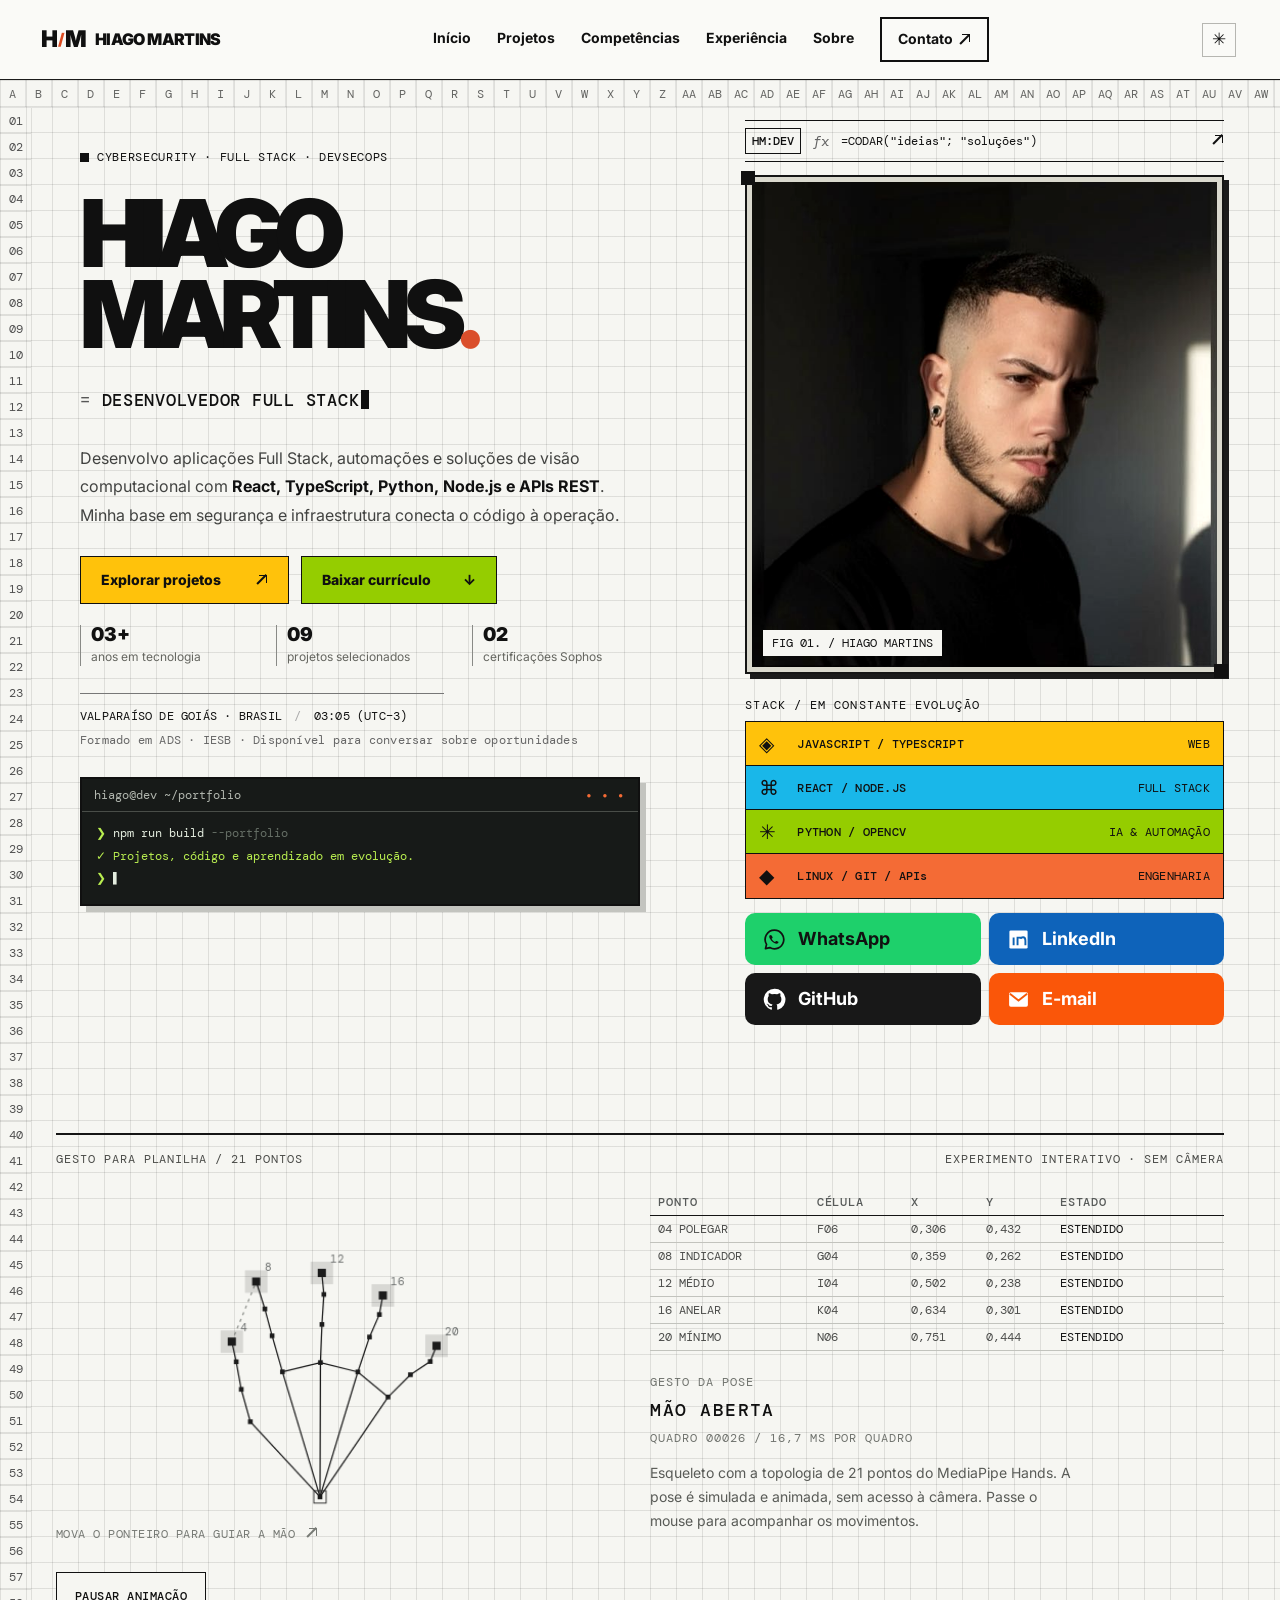
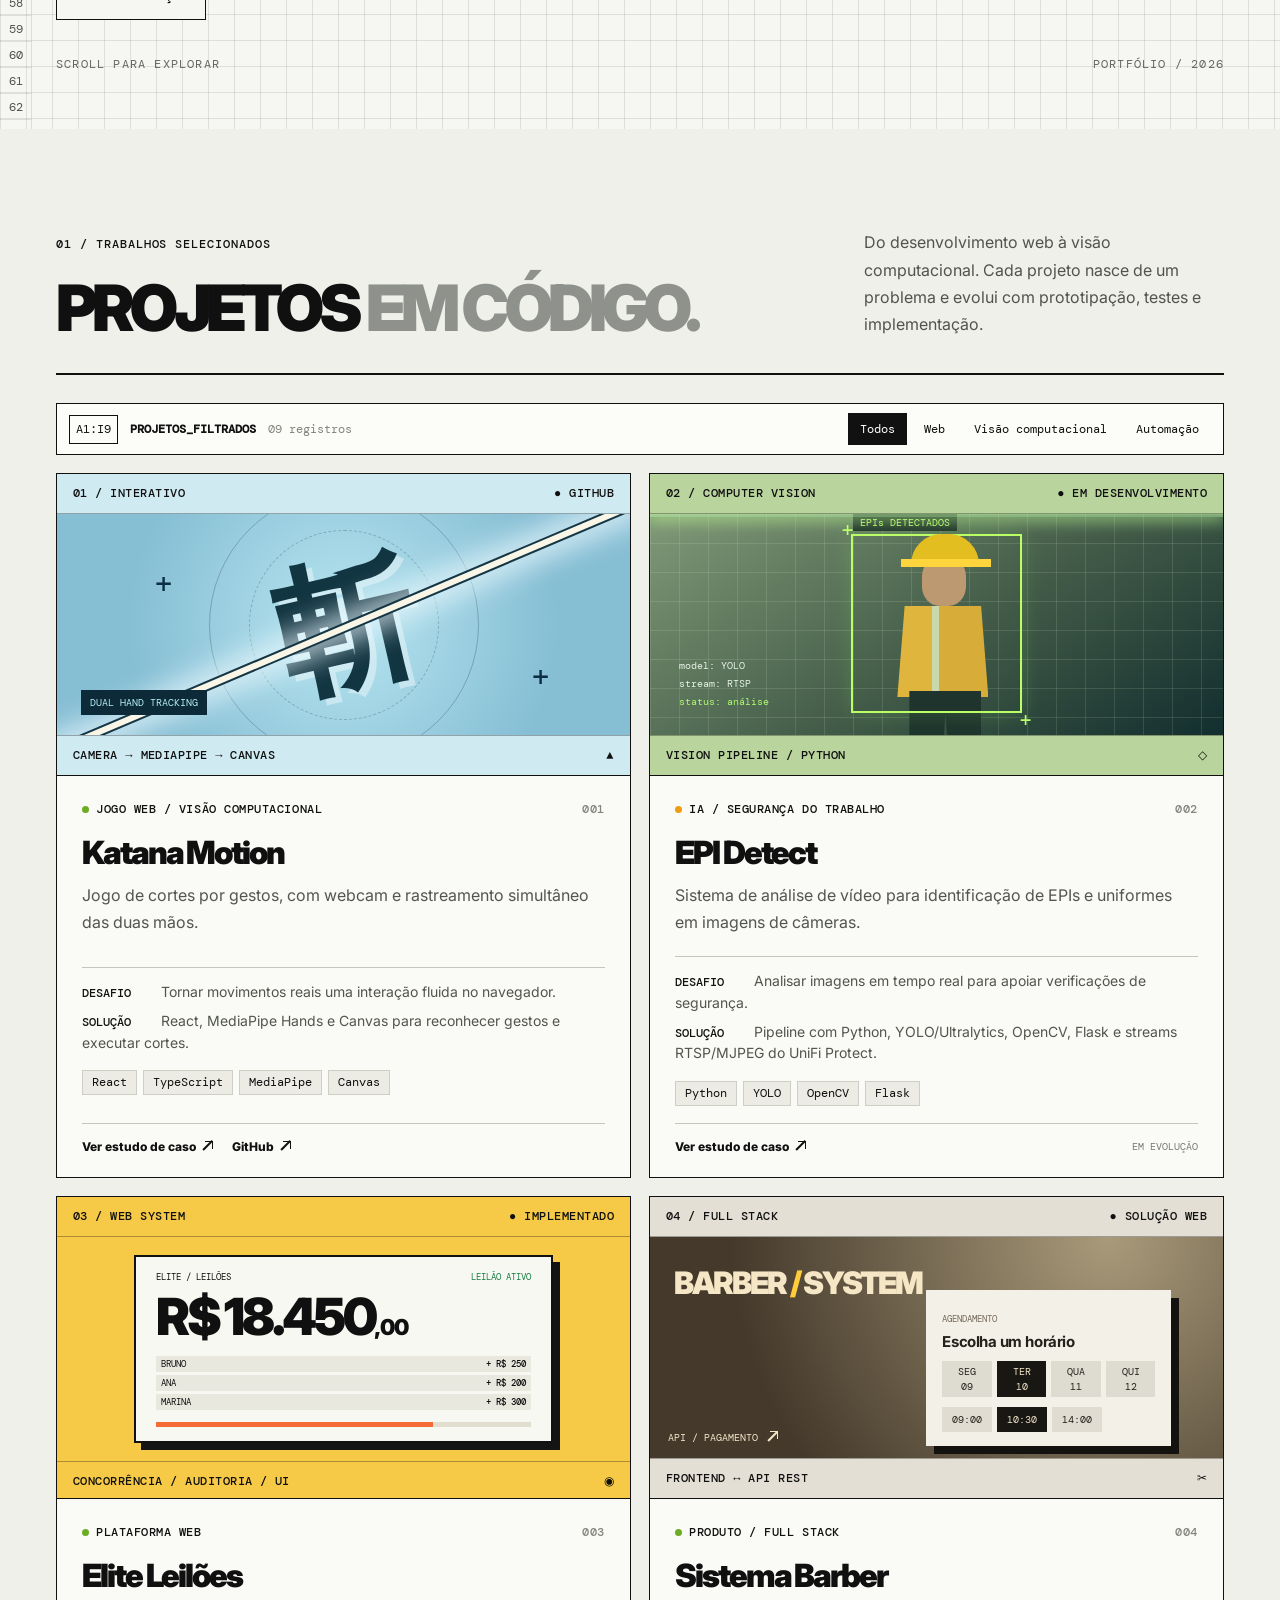
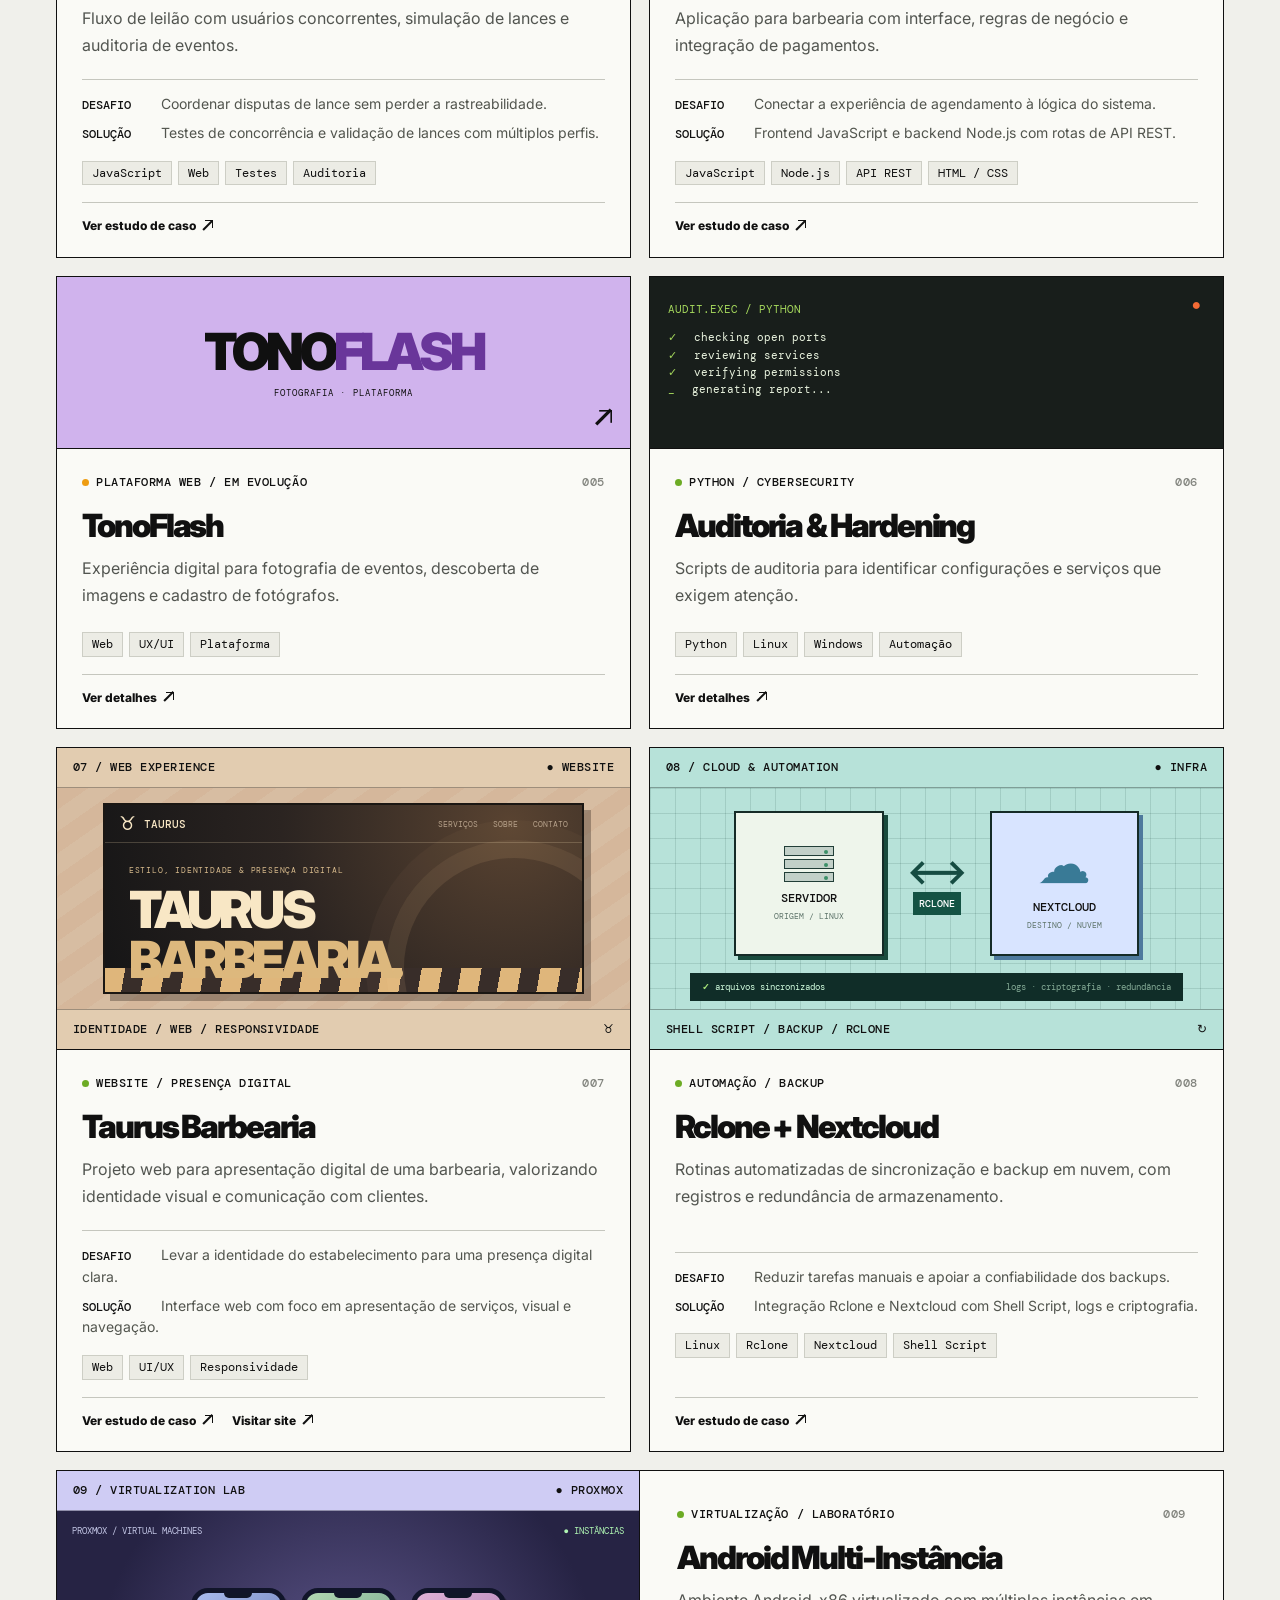
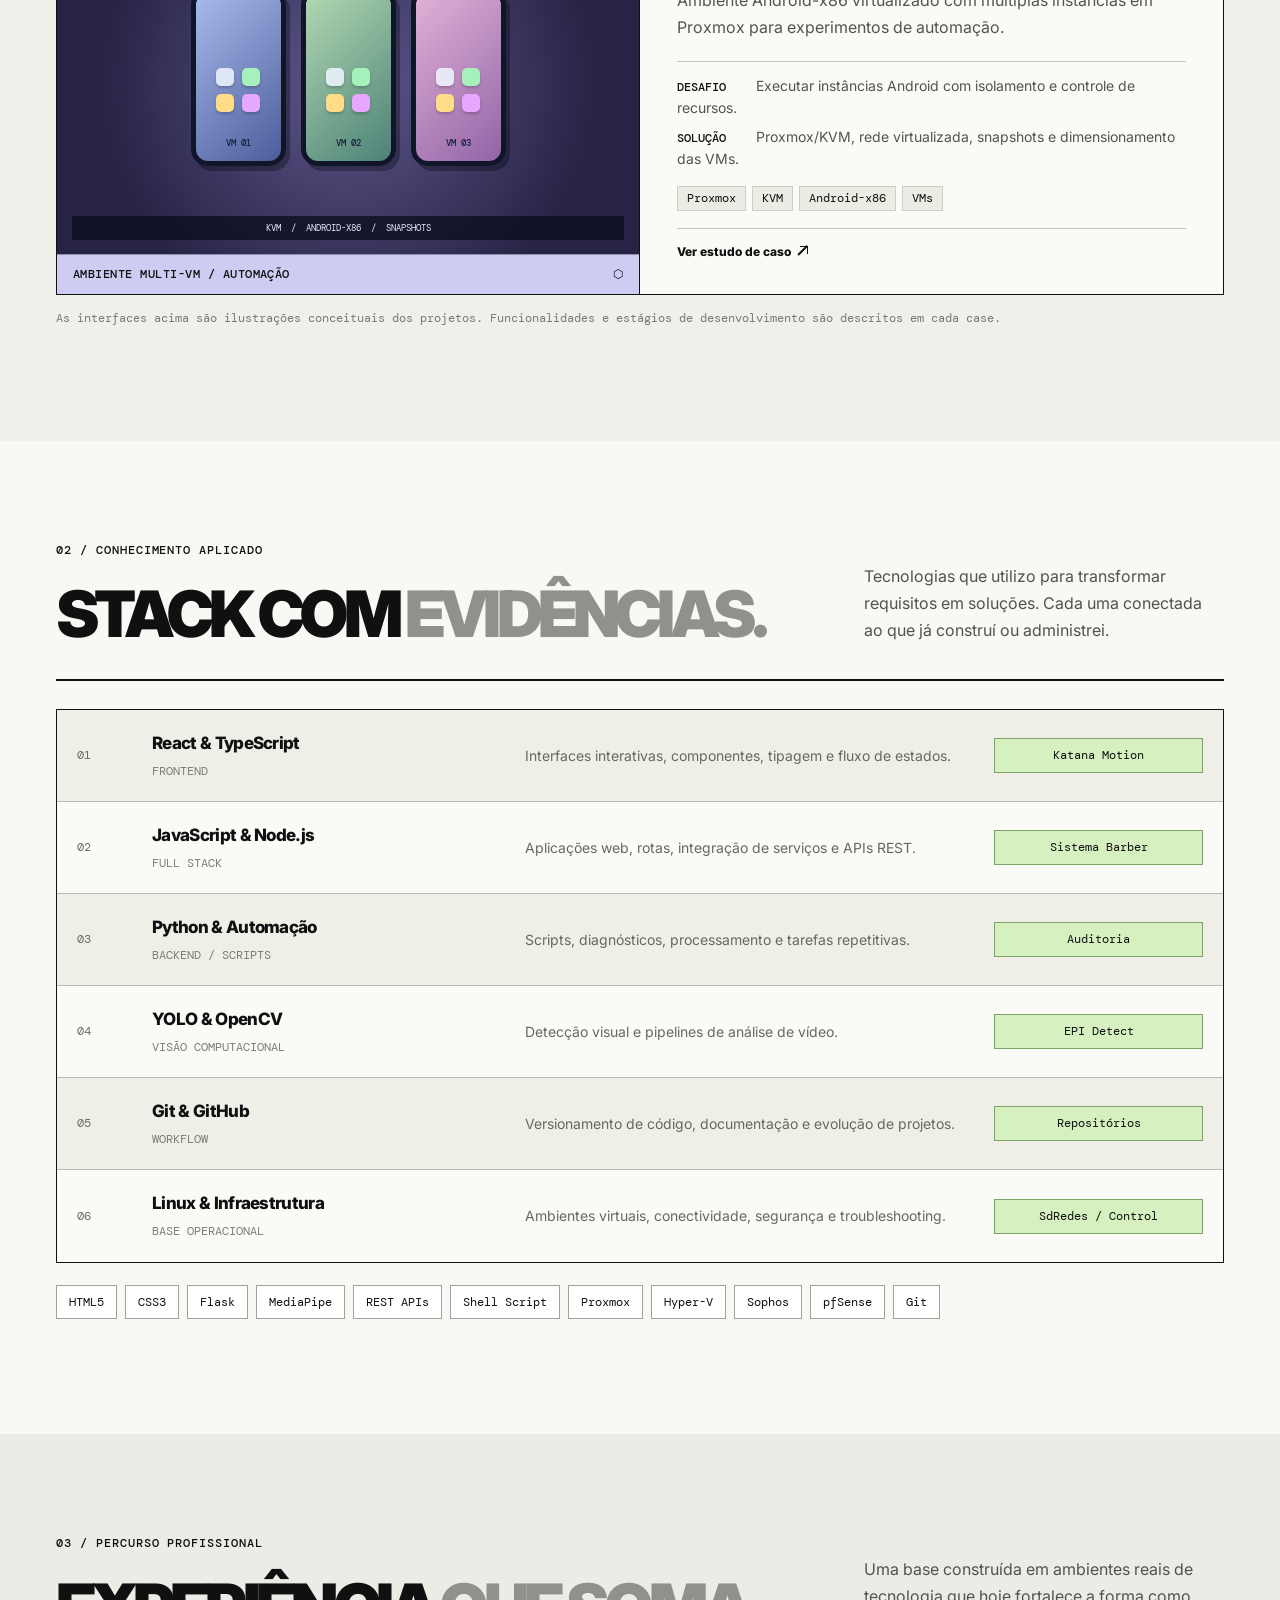
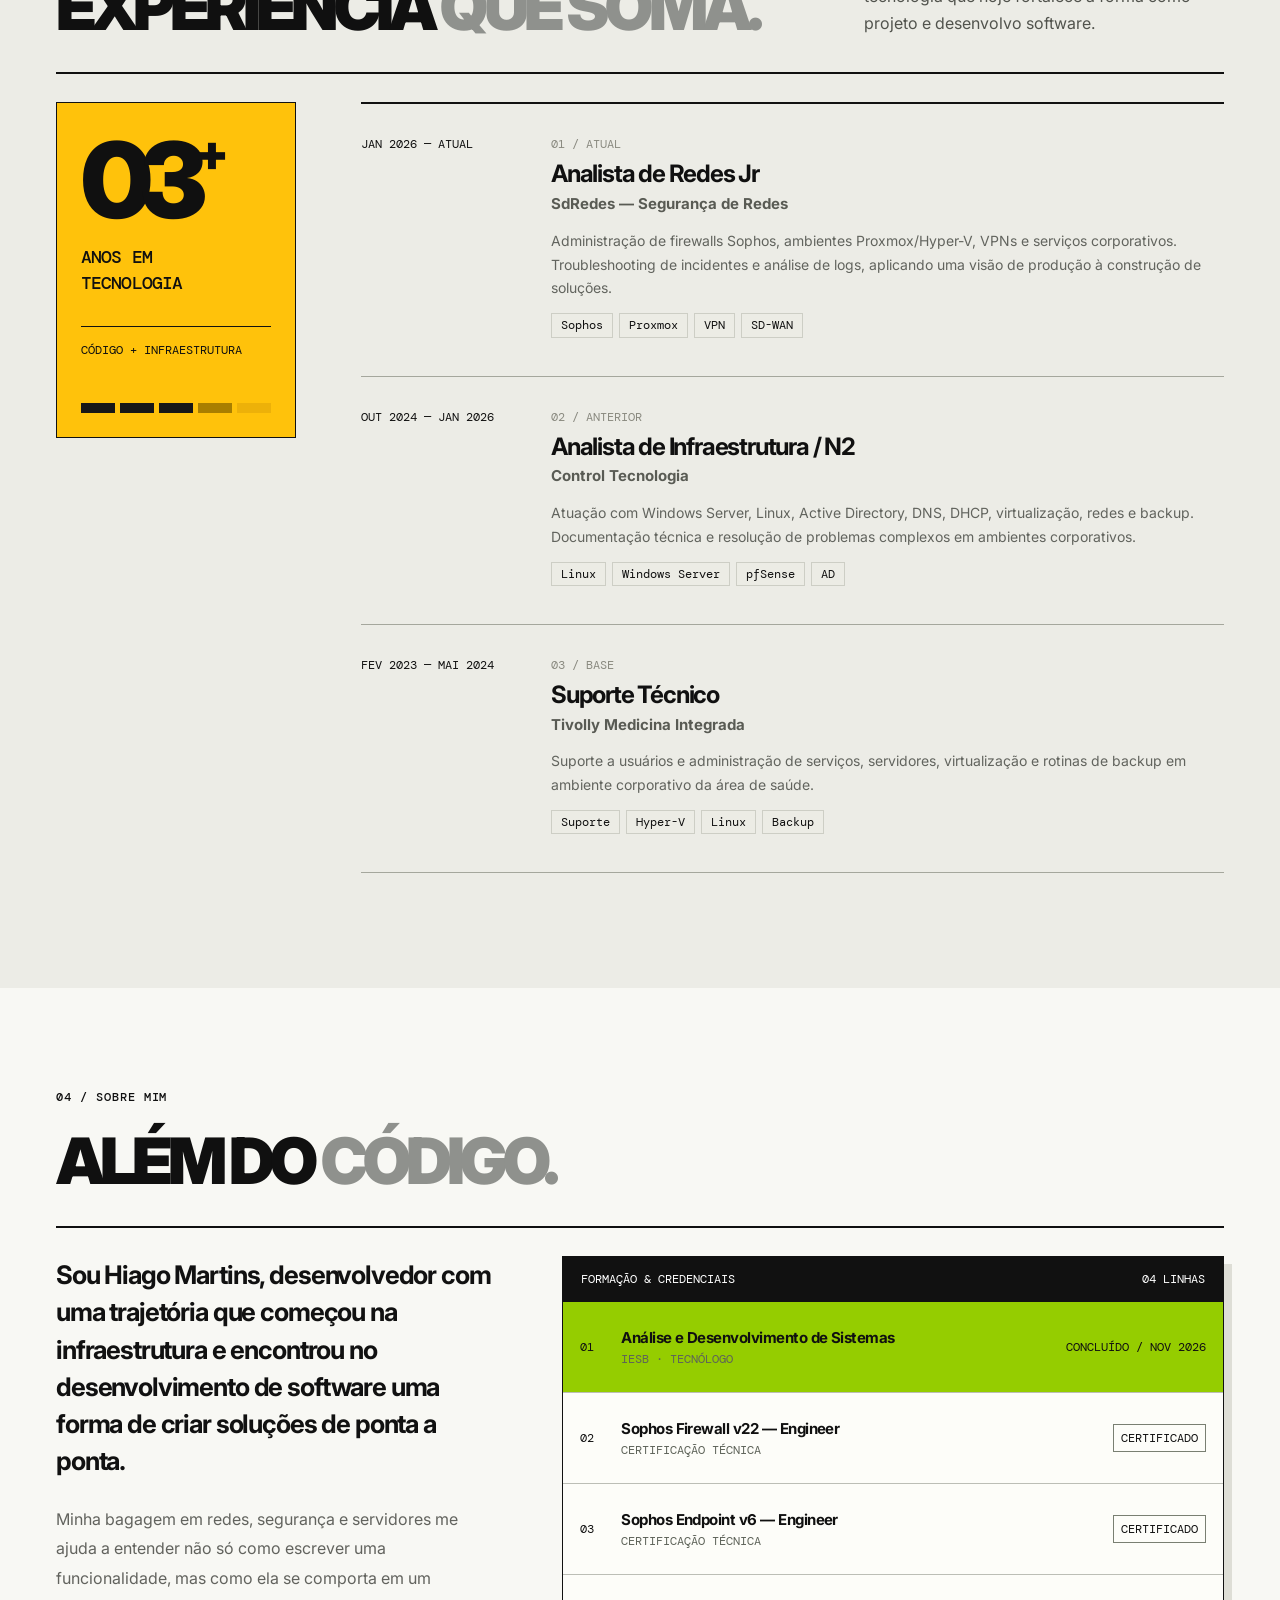
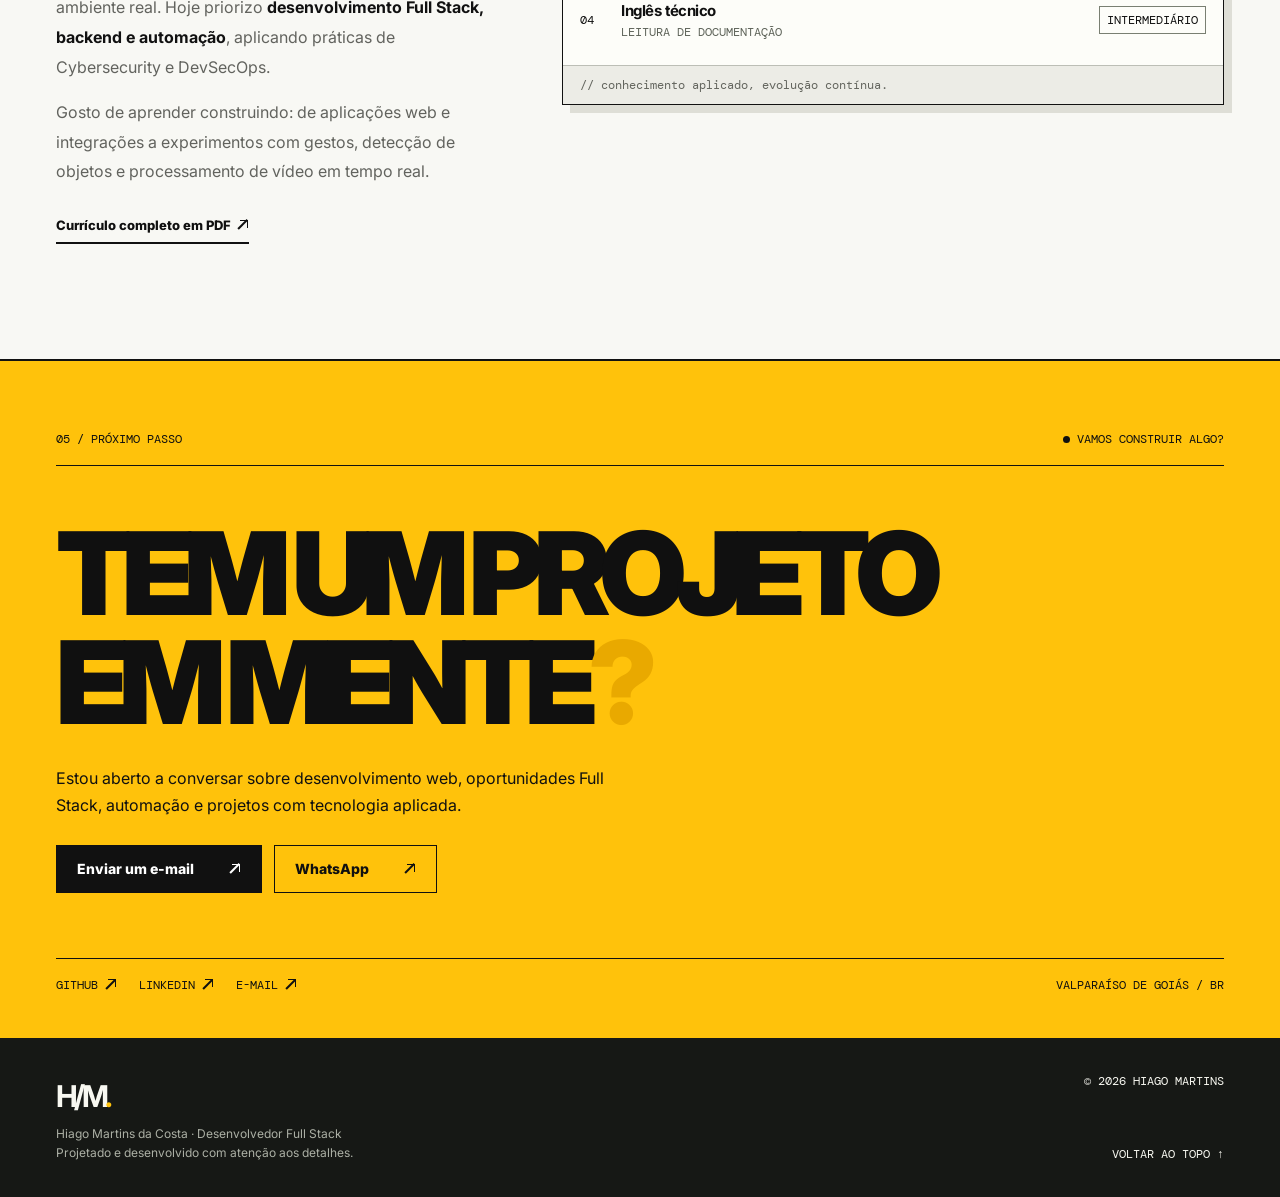
==== commit 7c0a524e: "Atualiza versão do CSS para limpar cache mobile no GitHub Pages" ====
--- a/index.html
+++ b/index.html
@@ -12,7 +12,7 @@
   <link rel="preconnect" href="https://fonts.googleapis.com">
   <link rel="preconnect" href="https://fonts.gstatic.com" crossorigin>
   <link href="https://fonts.googleapis.com/css2?family=DM+Mono:wght@400;500&family=Inter:wght@400;500;600;700;800;900&display=swap" rel="stylesheet">
-  <link rel="stylesheet" href="./styles.css">
+  <link rel="stylesheet" href="./styles.css?v=20261117-mobile-3">
   <script src="./app.js" defer></script>
 </head>
 <body>
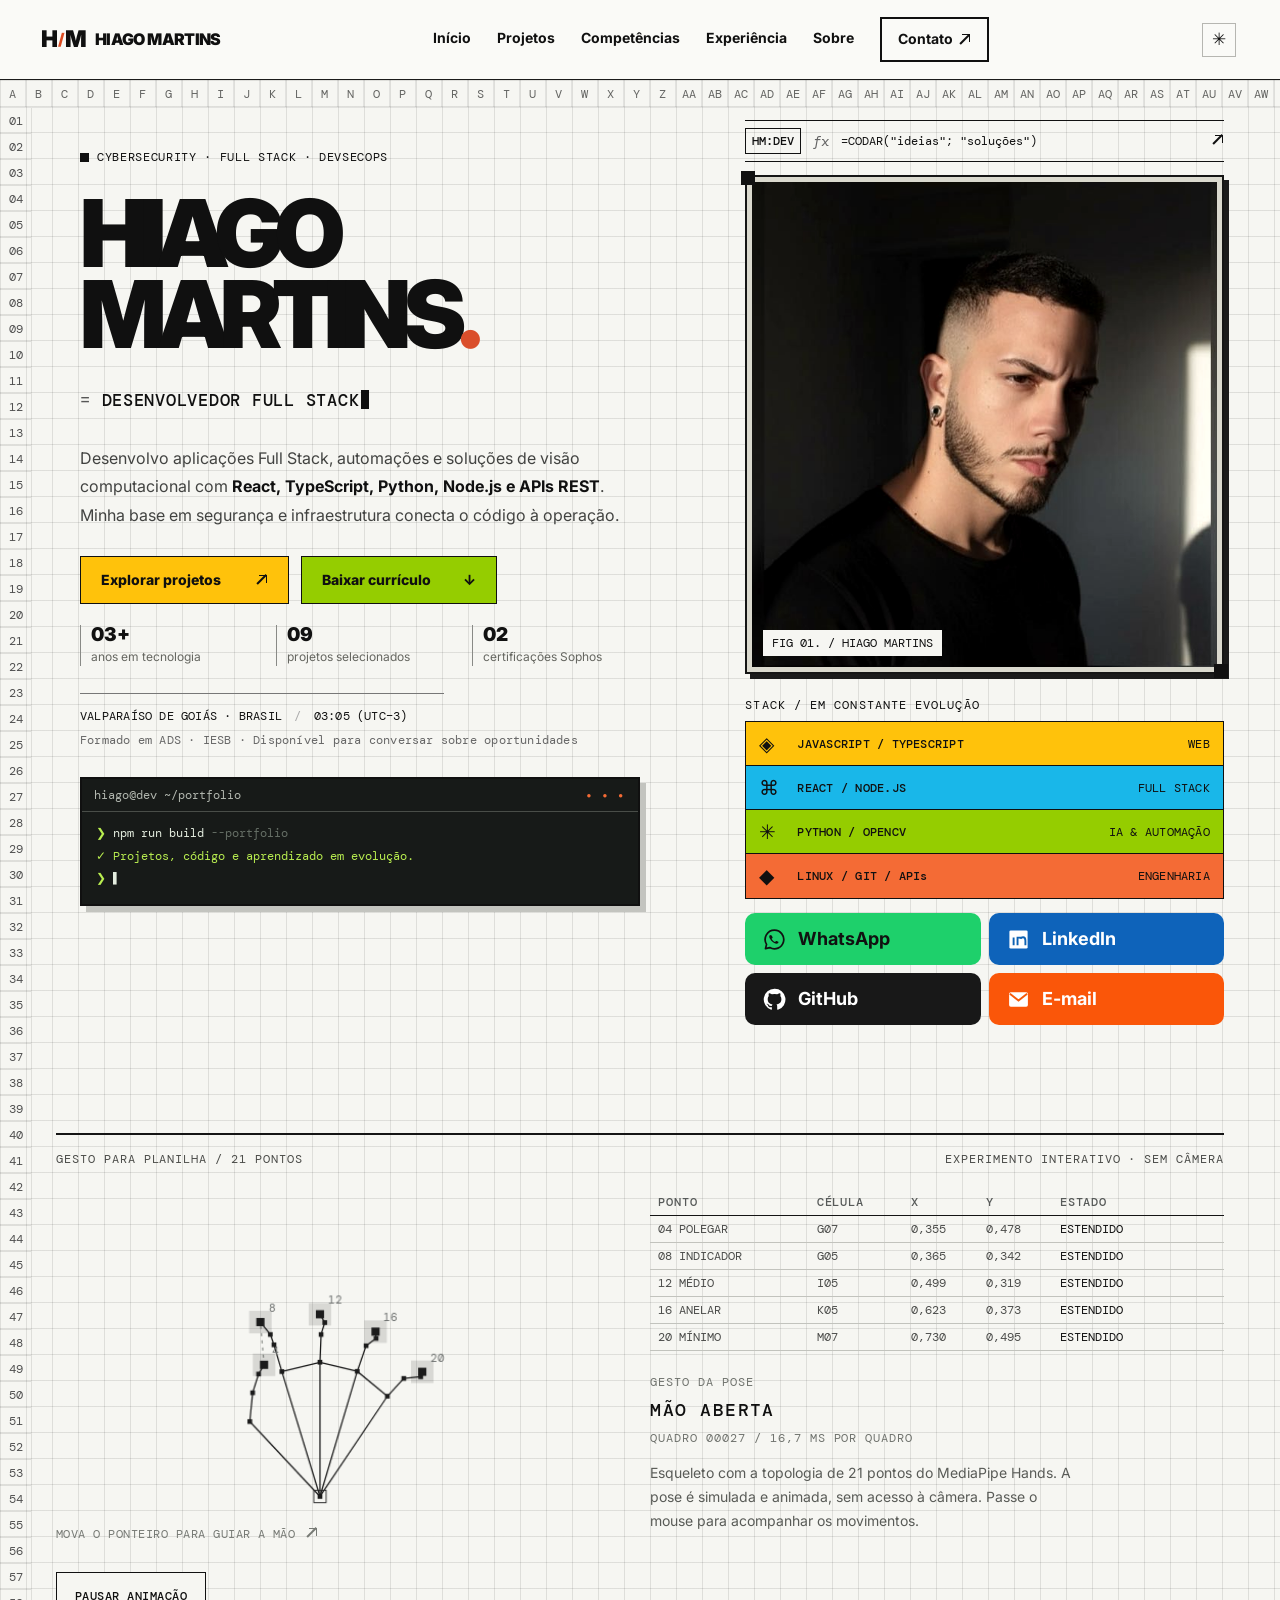
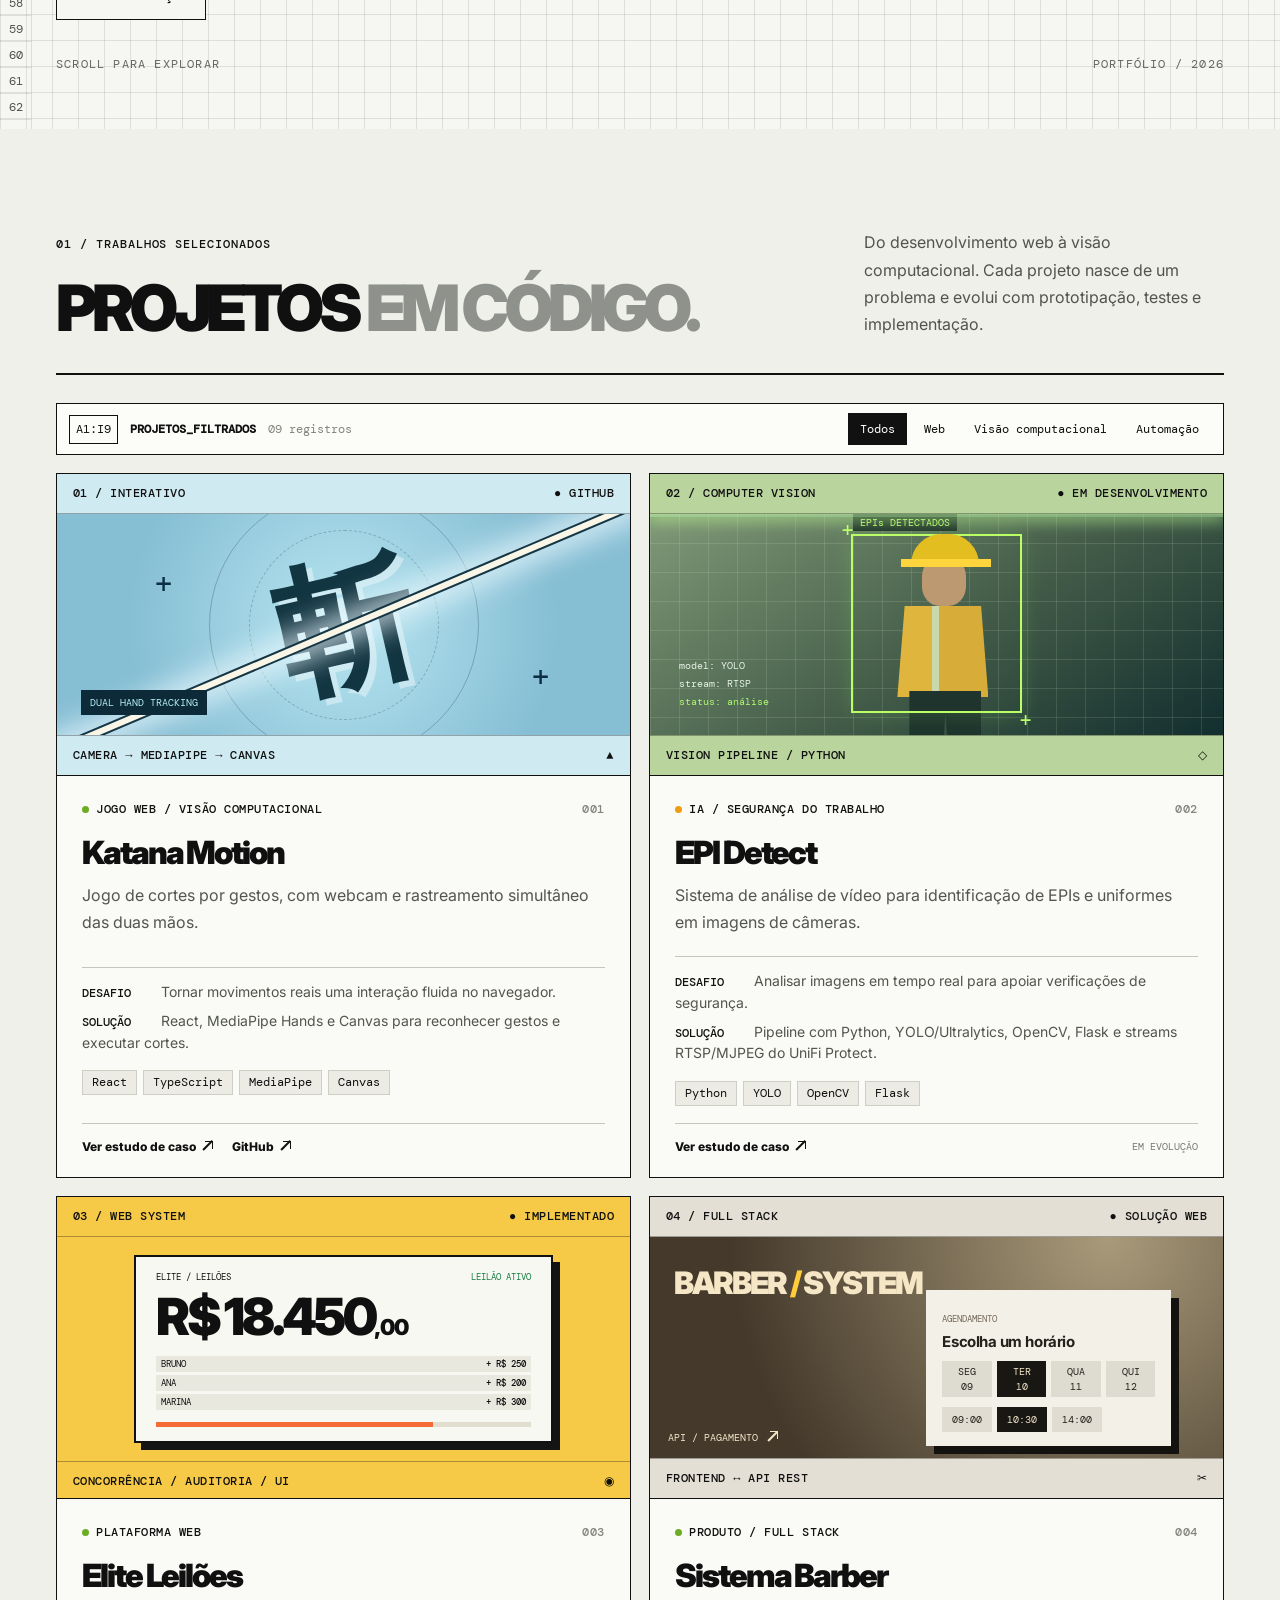
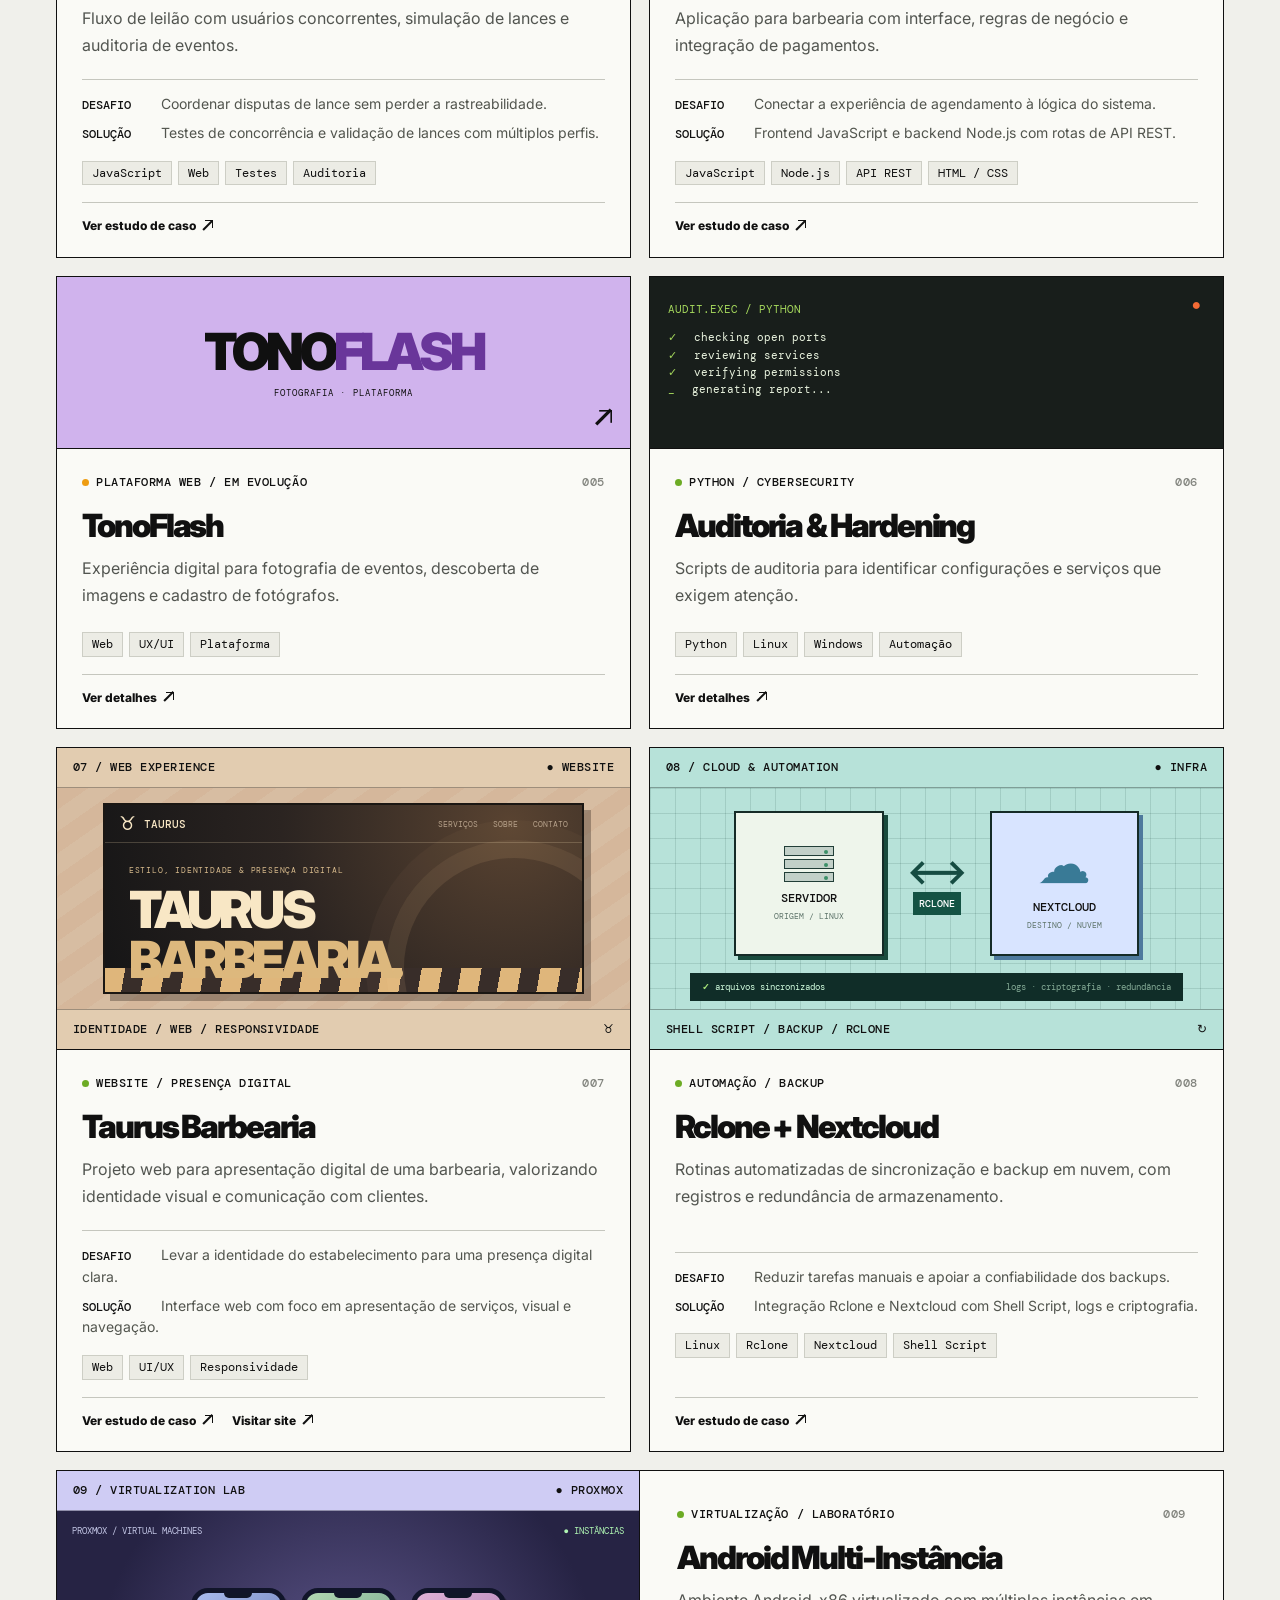
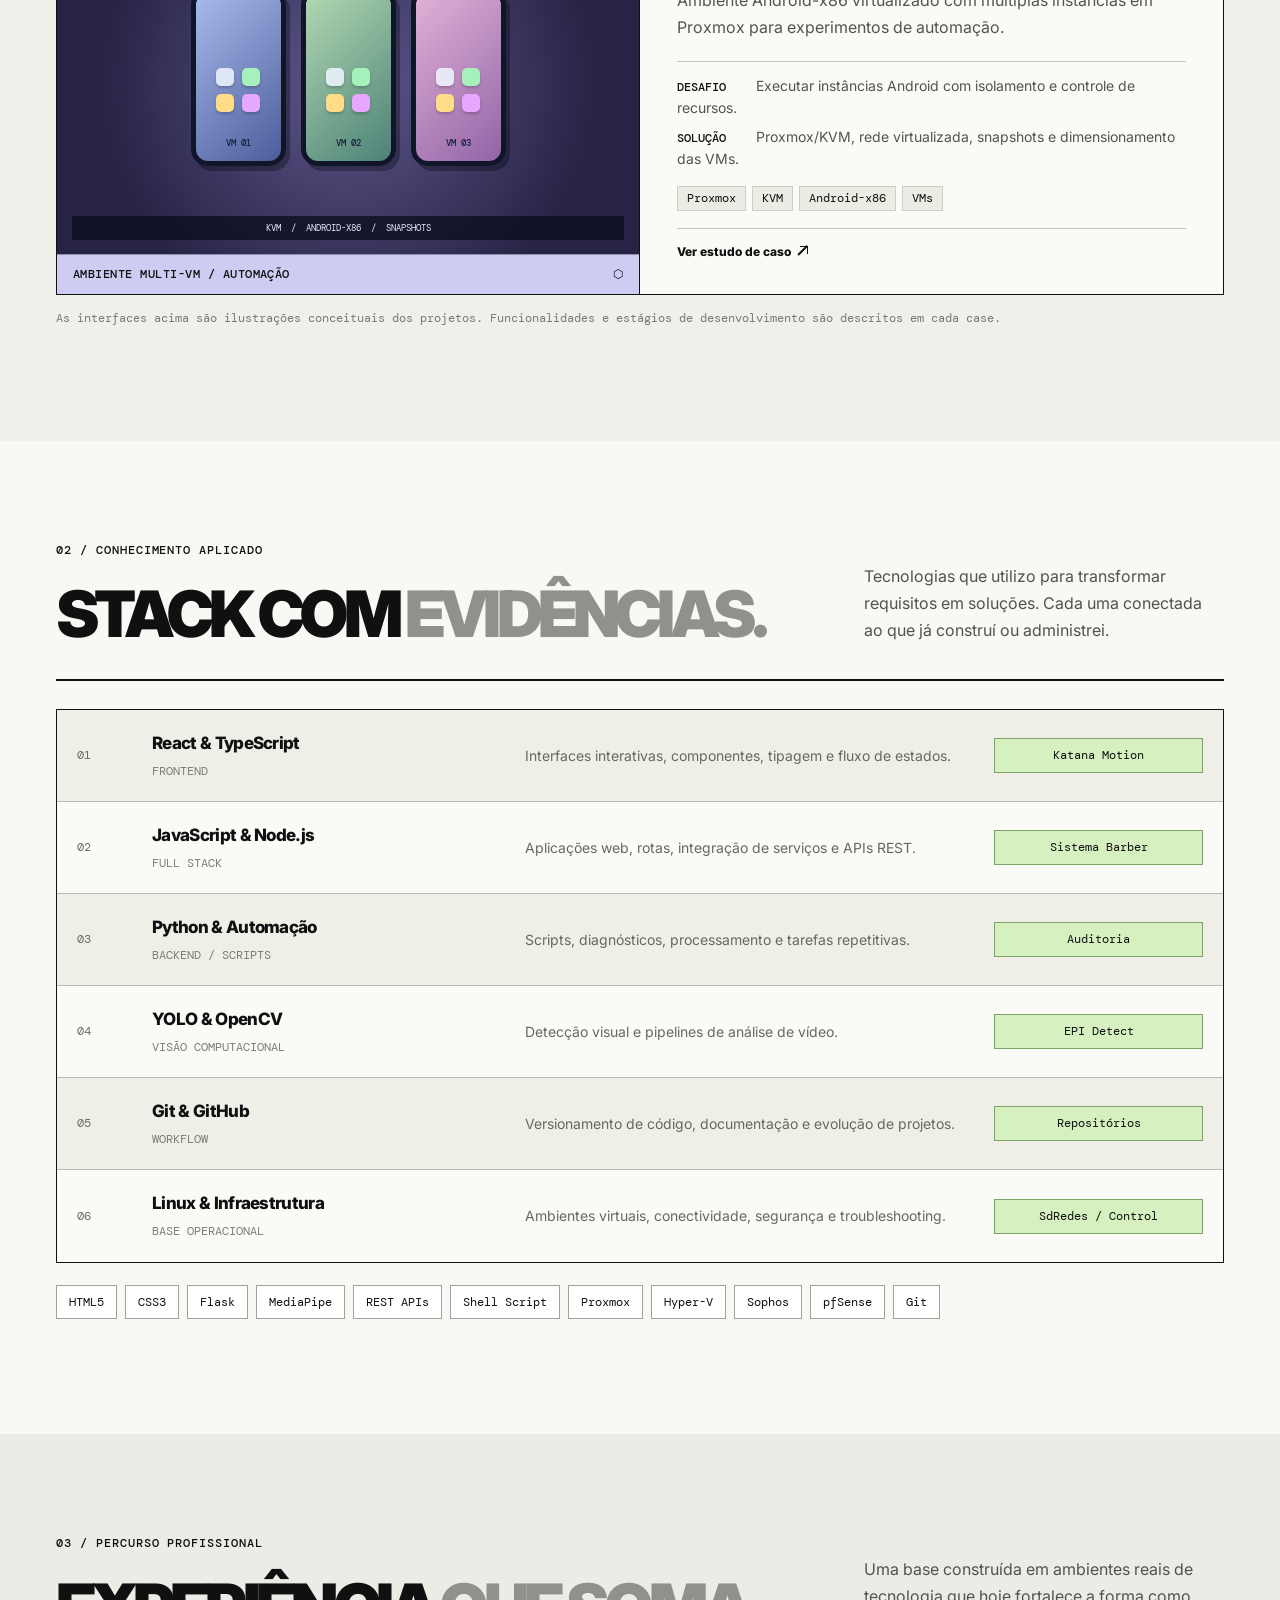
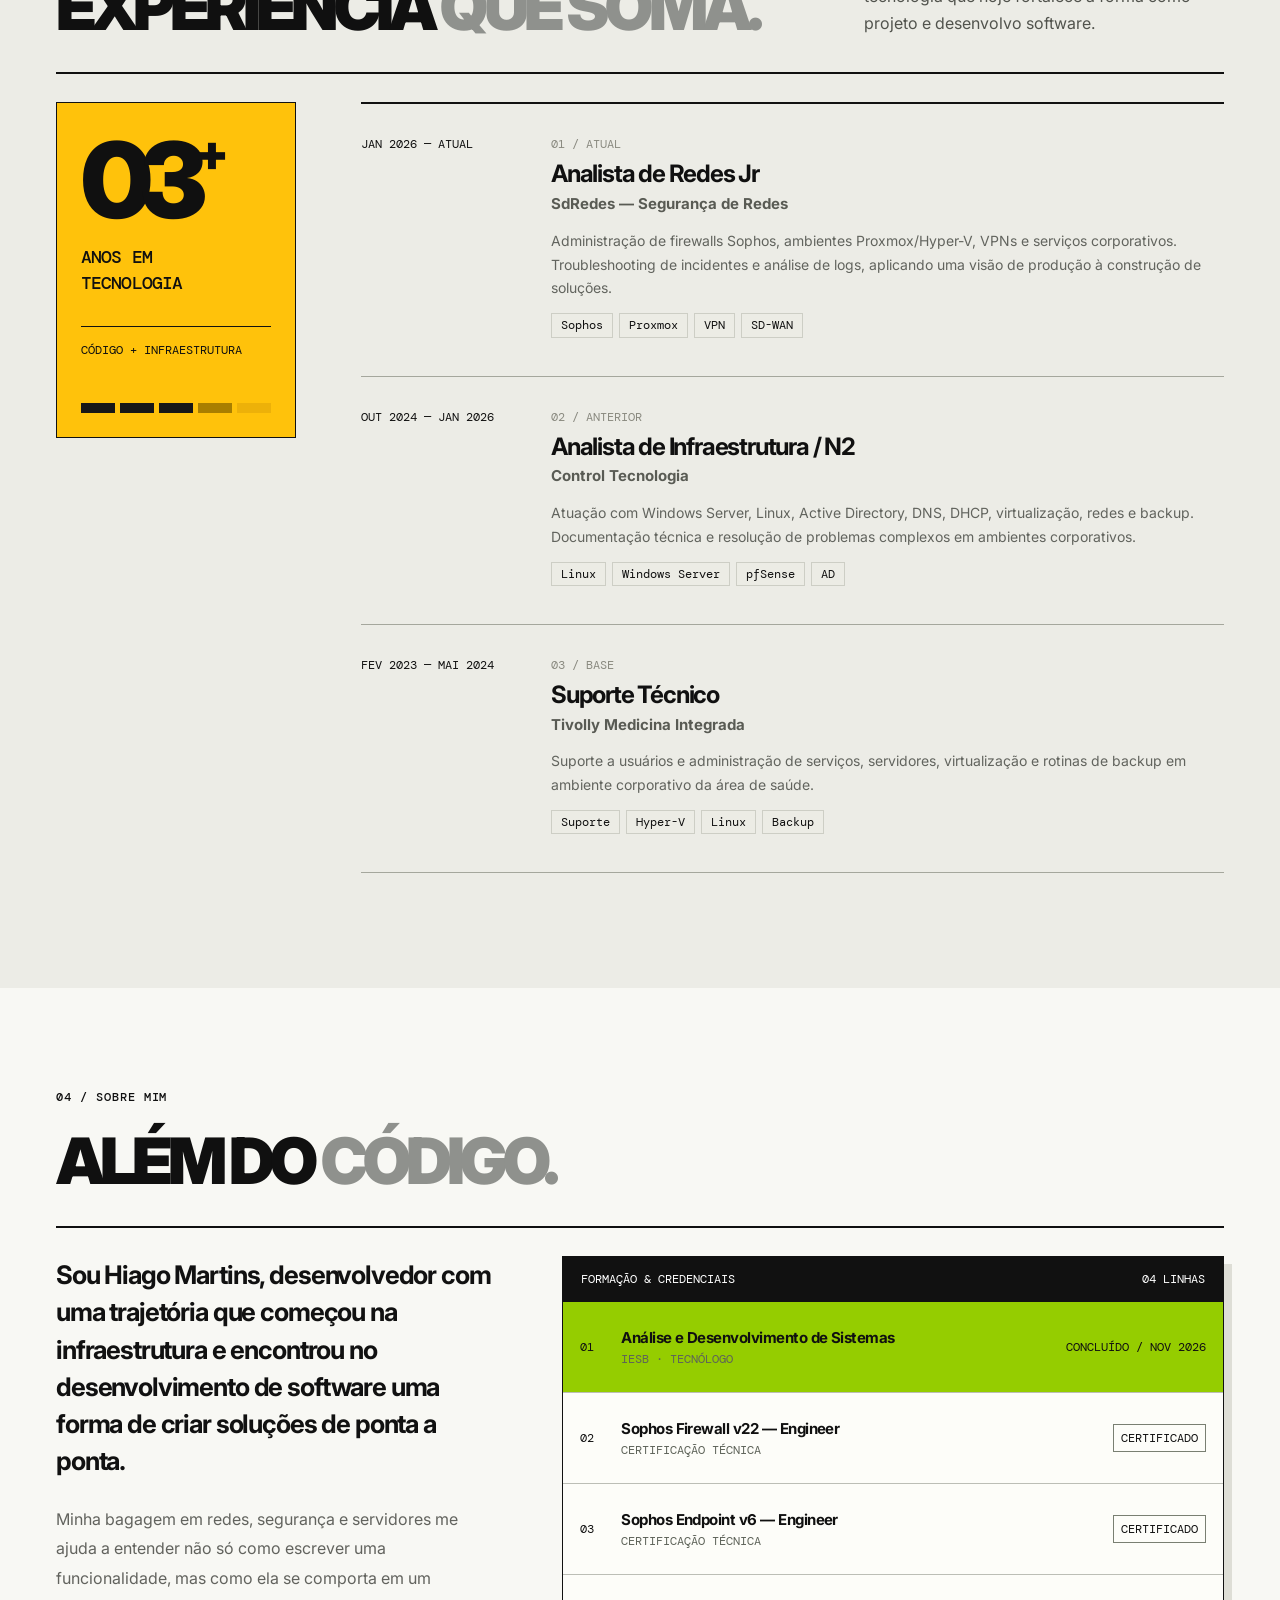
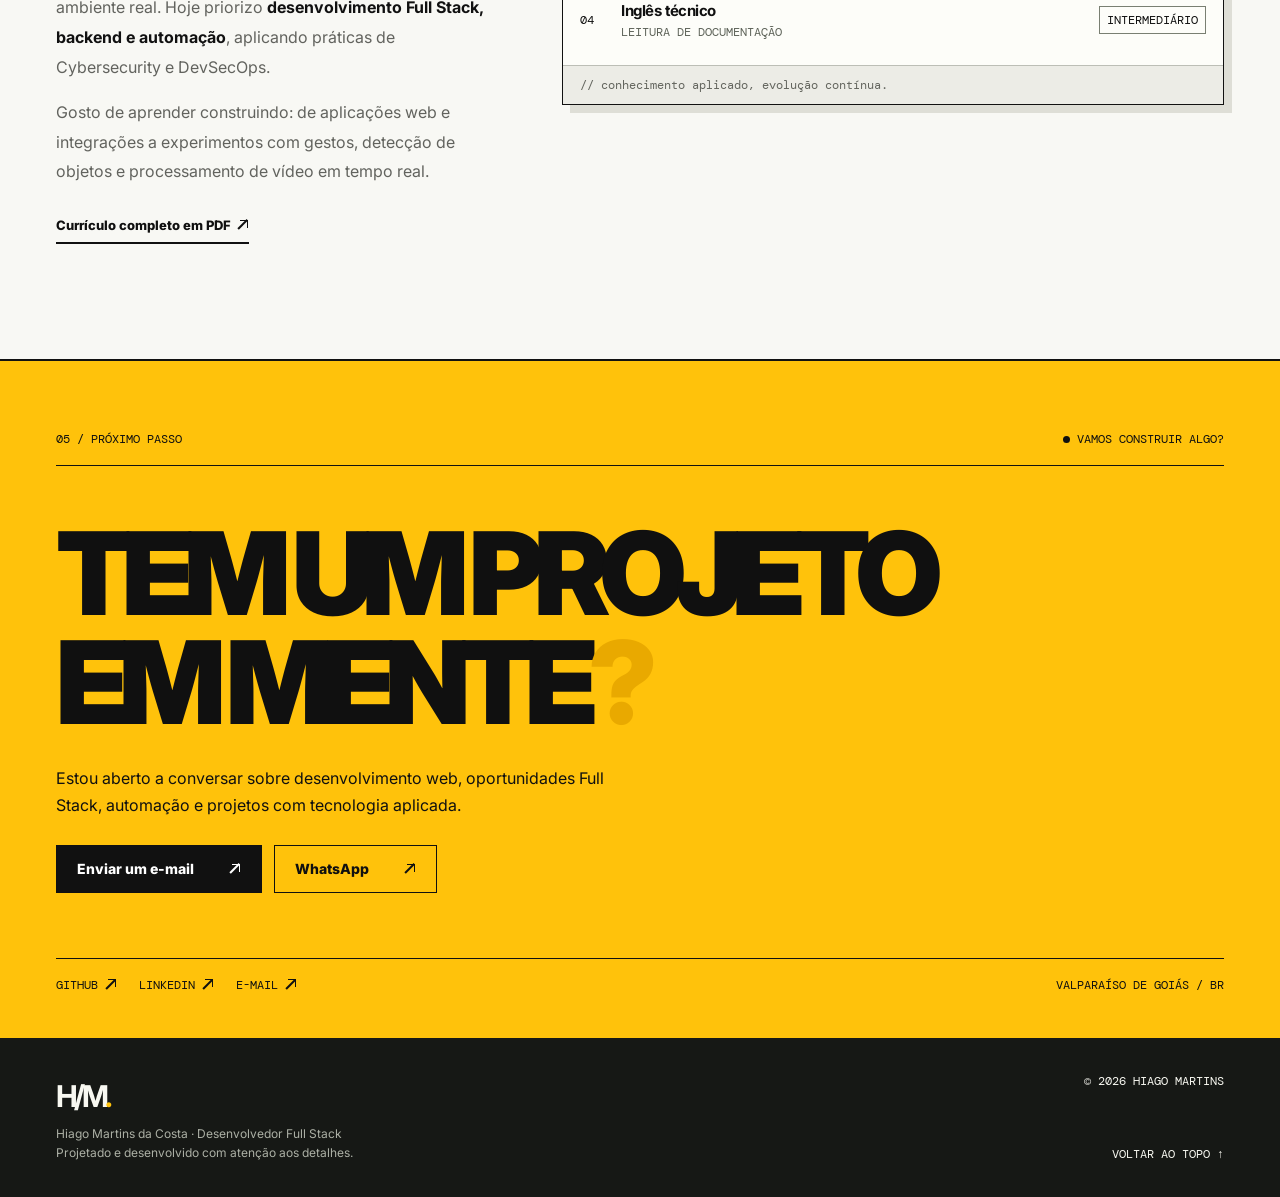
==== commit 805d4c05: "fix: refresh mobile hero stylesheet on Safari" ====
--- a/index.html
+++ b/index.html
@@ -12,7 +12,7 @@
   <link rel="preconnect" href="https://fonts.googleapis.com">
   <link rel="preconnect" href="https://fonts.gstatic.com" crossorigin>
   <link href="https://fonts.googleapis.com/css2?family=DM+Mono:wght@400;500&family=Inter:wght@400;500;600;700;800;900&display=swap" rel="stylesheet">
-  <link rel="stylesheet" href="./styles.css?v=20261117-mobile-3">
+  <link rel="stylesheet" href="./styles.css?v=20261117-mobile-4">
   <script src="./app.js" defer></script>
 </head>
 <body>
--- a/styles.css
+++ b/styles.css
@@ -575,3 +575,48 @@
   .experience-summary>p{font-size:14px}
   .gesture-table{font-size:9px}
 }
+
+/* Phone hero: reserve the spreadsheet row-number column as a real gutter.
+   Without this inset, the numbers sit on top of the name, copy and gesture lab. */
+@media(max-width:720px){
+  .hero{padding-top:33px}
+  .hero-inner.page-container,
+  .gesture-lab.page-container{padding-left:30px}
+  .hero-bottom-note{padding-left:30px}
+  .row-gutter{width:30px;background:rgba(246,246,242,.78)}
+  .hero-copy{padding-top:12px}
+  .hero h1{
+    font-size:clamp(42px,12vw,66px);
+    line-height:.94;
+    letter-spacing:-.075em;
+    margin:23px 0 20px;
+  }
+  .hero h1>span{white-space:nowrap}
+  .eyebrow{font-size:10px;letter-spacing:.02em;line-height:1.55;white-space:normal}
+  .role-line{margin:22px 0 22px;line-height:1.5;min-height:26px}
+  .hero-intro{font-size:15px;line-height:1.65;margin-bottom:23px;overflow-wrap:break-word}
+  .hero-cta{gap:10px}
+  .hero-cta .button{min-height:48px;padding:11px 14px;font-size:13px}
+  .hero-highlights{margin-top:23px;gap:5px;font-size:10px;line-height:1.45}
+  .hero-highlights span{padding-left:6px}
+  .hero-highlights strong{font-size:20px}
+  .hero-local{margin-top:25px;font-size:10px;line-height:1.75}
+  .hero-local .line-rule{width:100%}
+  .hero-side{padding:0}
+  .sheet-formula{font-size:9px}
+  .gesture-lab{margin-top:64px}
+  .gesture-topline{font-size:10px;line-height:1.55;letter-spacing:.025em}
+  .gesture-visual-note{font-size:9px;line-height:1.5}
+  .gesture-table{font-size:9px}
+  .gesture-table-header,.gesture-table-row{grid-template-columns:1.45fr .7fr .58fr .58fr 1.35fr;gap:3px;padding:6px 0}
+  .hero-bottom-note{font-size:9px;letter-spacing:.045em}
+}
+@media(max-width:360px){
+  .hero-inner.page-container,.gesture-lab.page-container{padding-left:26px}
+  .hero-bottom-note{padding-left:26px}
+  .hero h1{font-size:clamp(40px,11.6vw,44px)}
+  .hero-highlights strong{font-size:18px}
+  .hero-highlights{font-size:9px}
+  .eyebrow{font-size:9px}
+  .gesture-table{font-size:8.5px}
+}
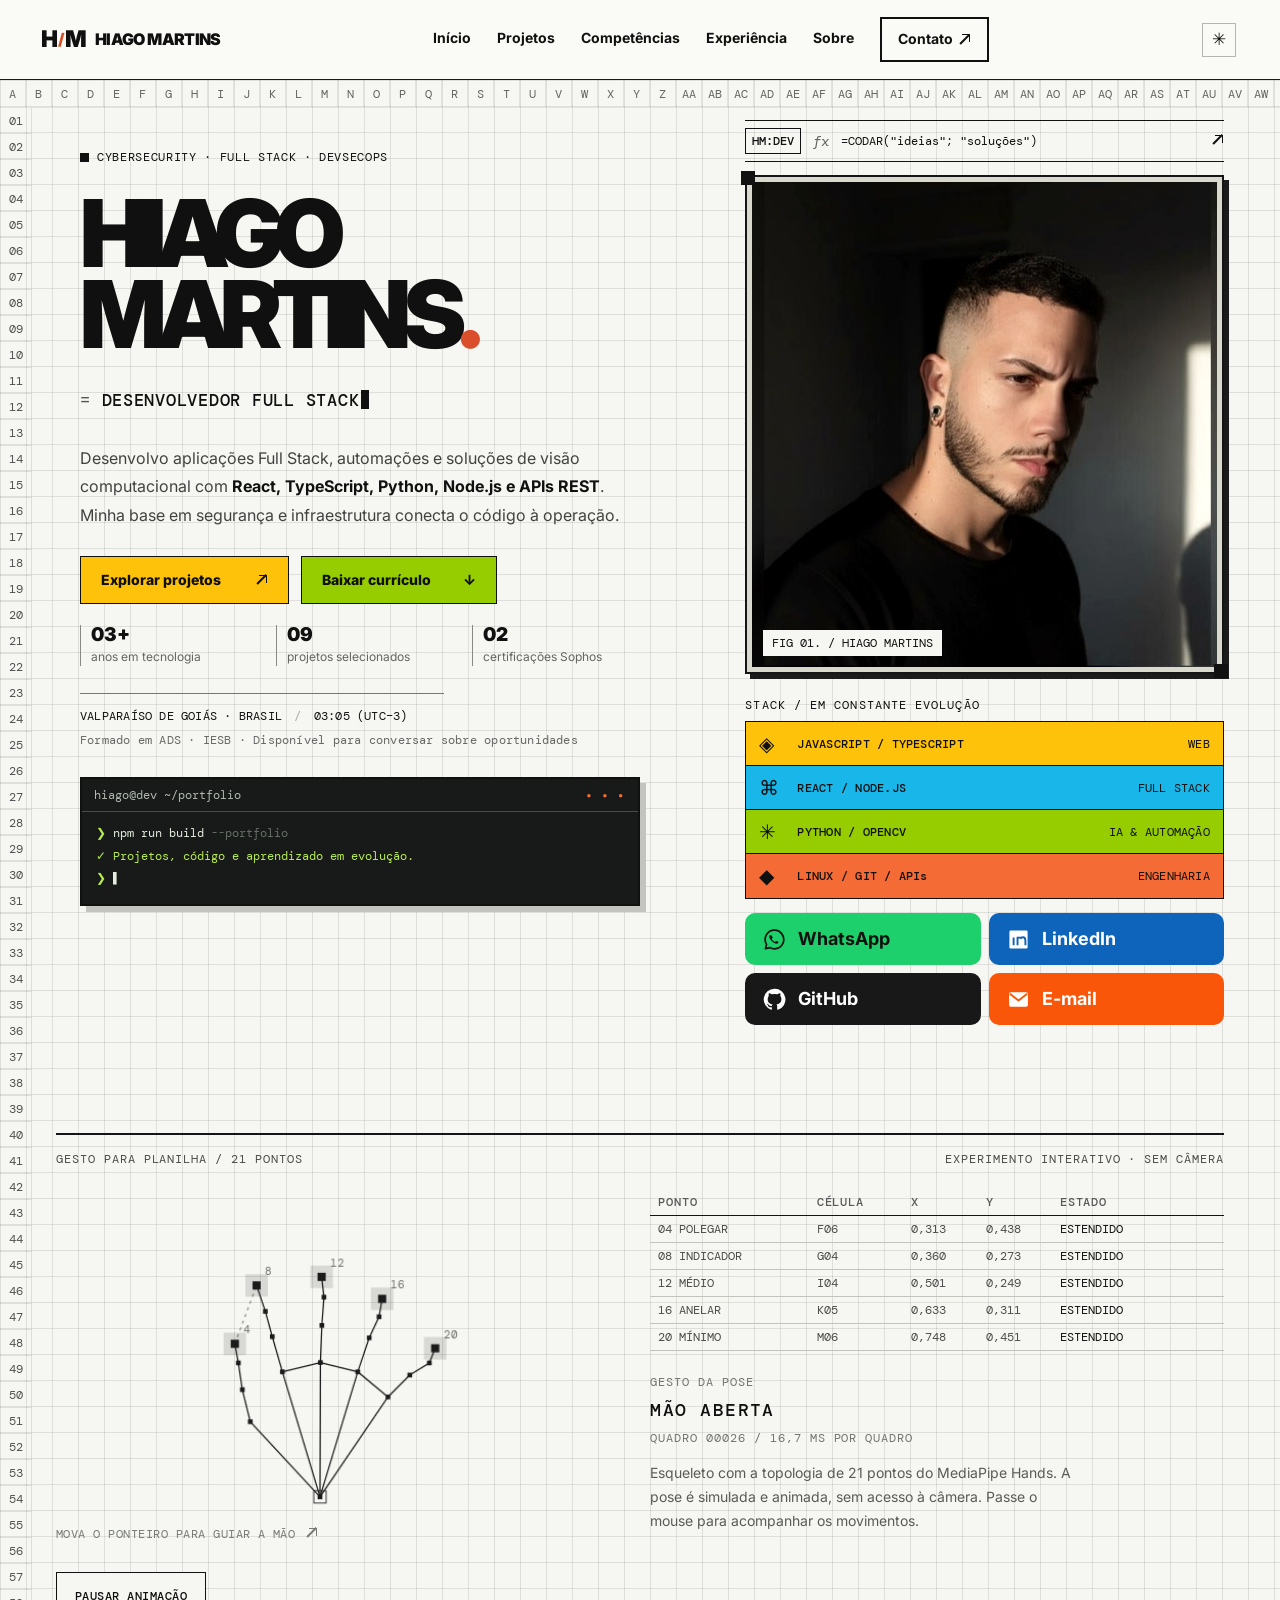
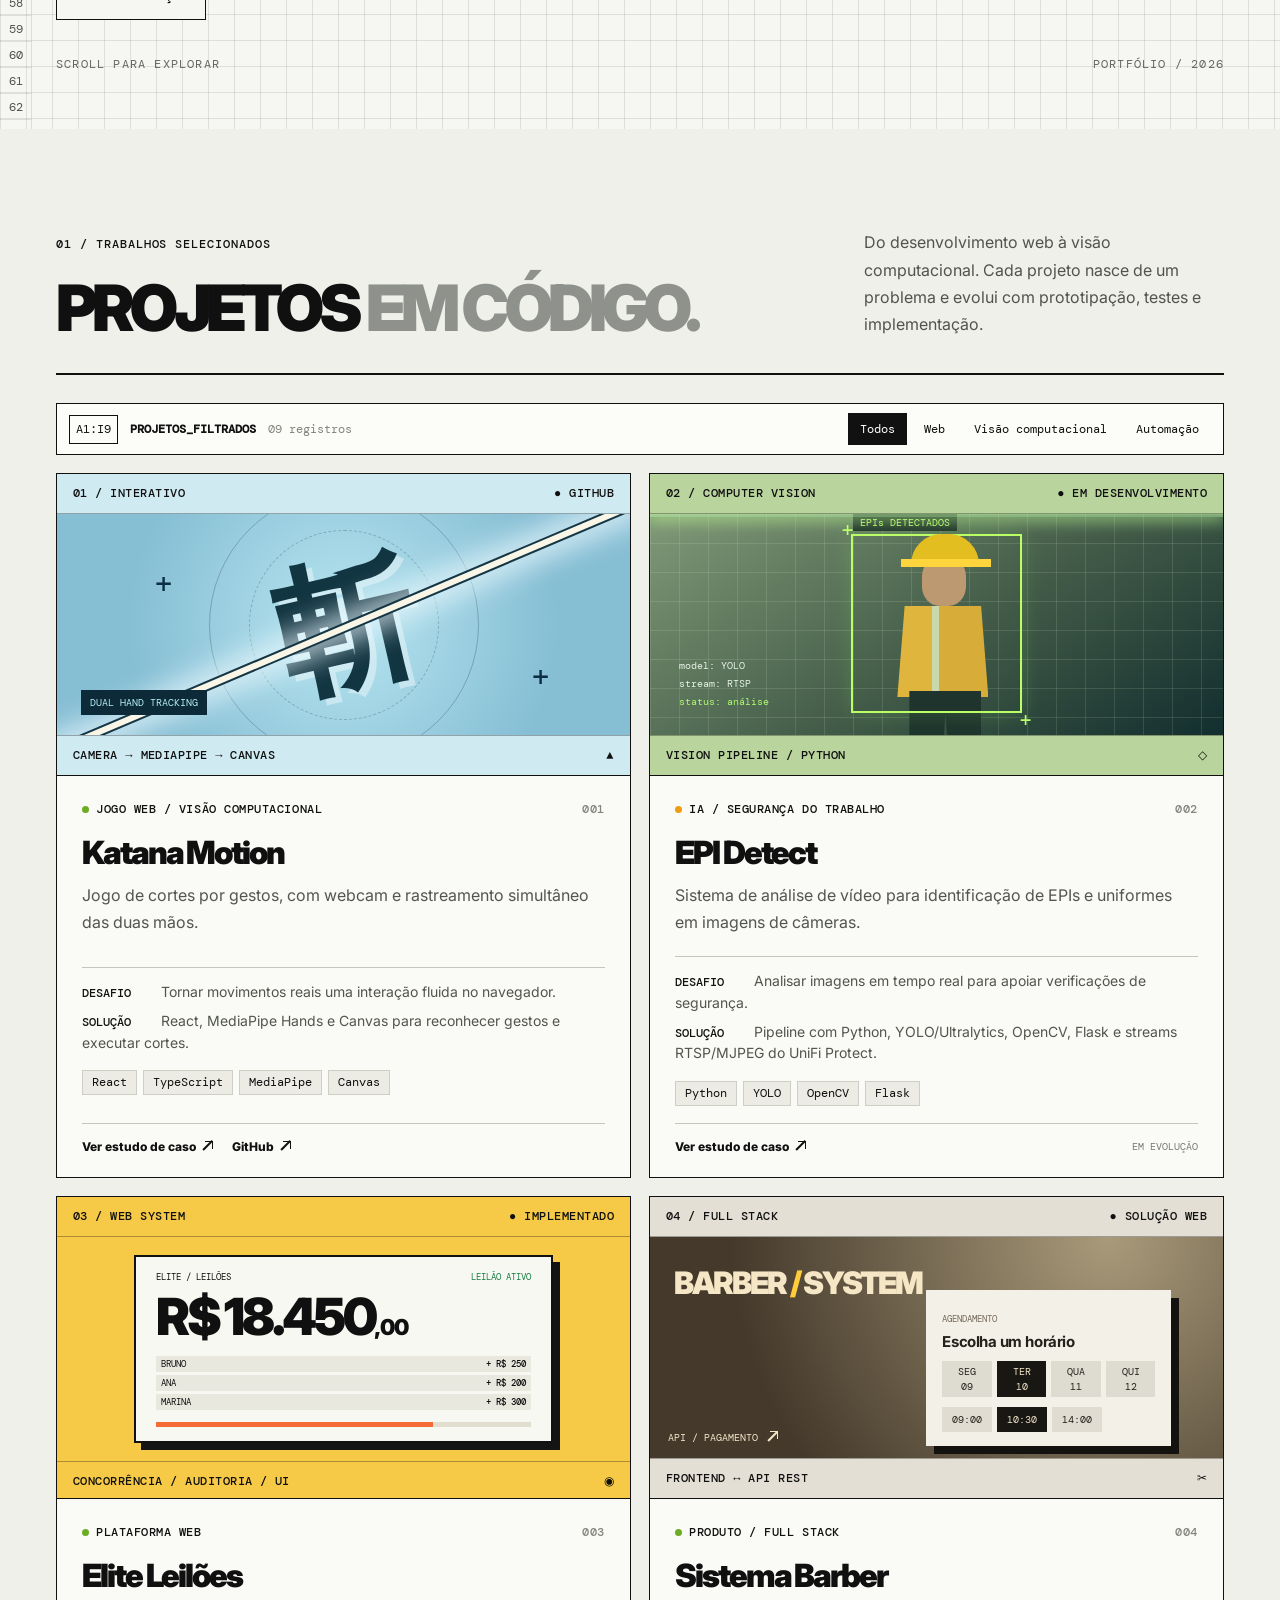
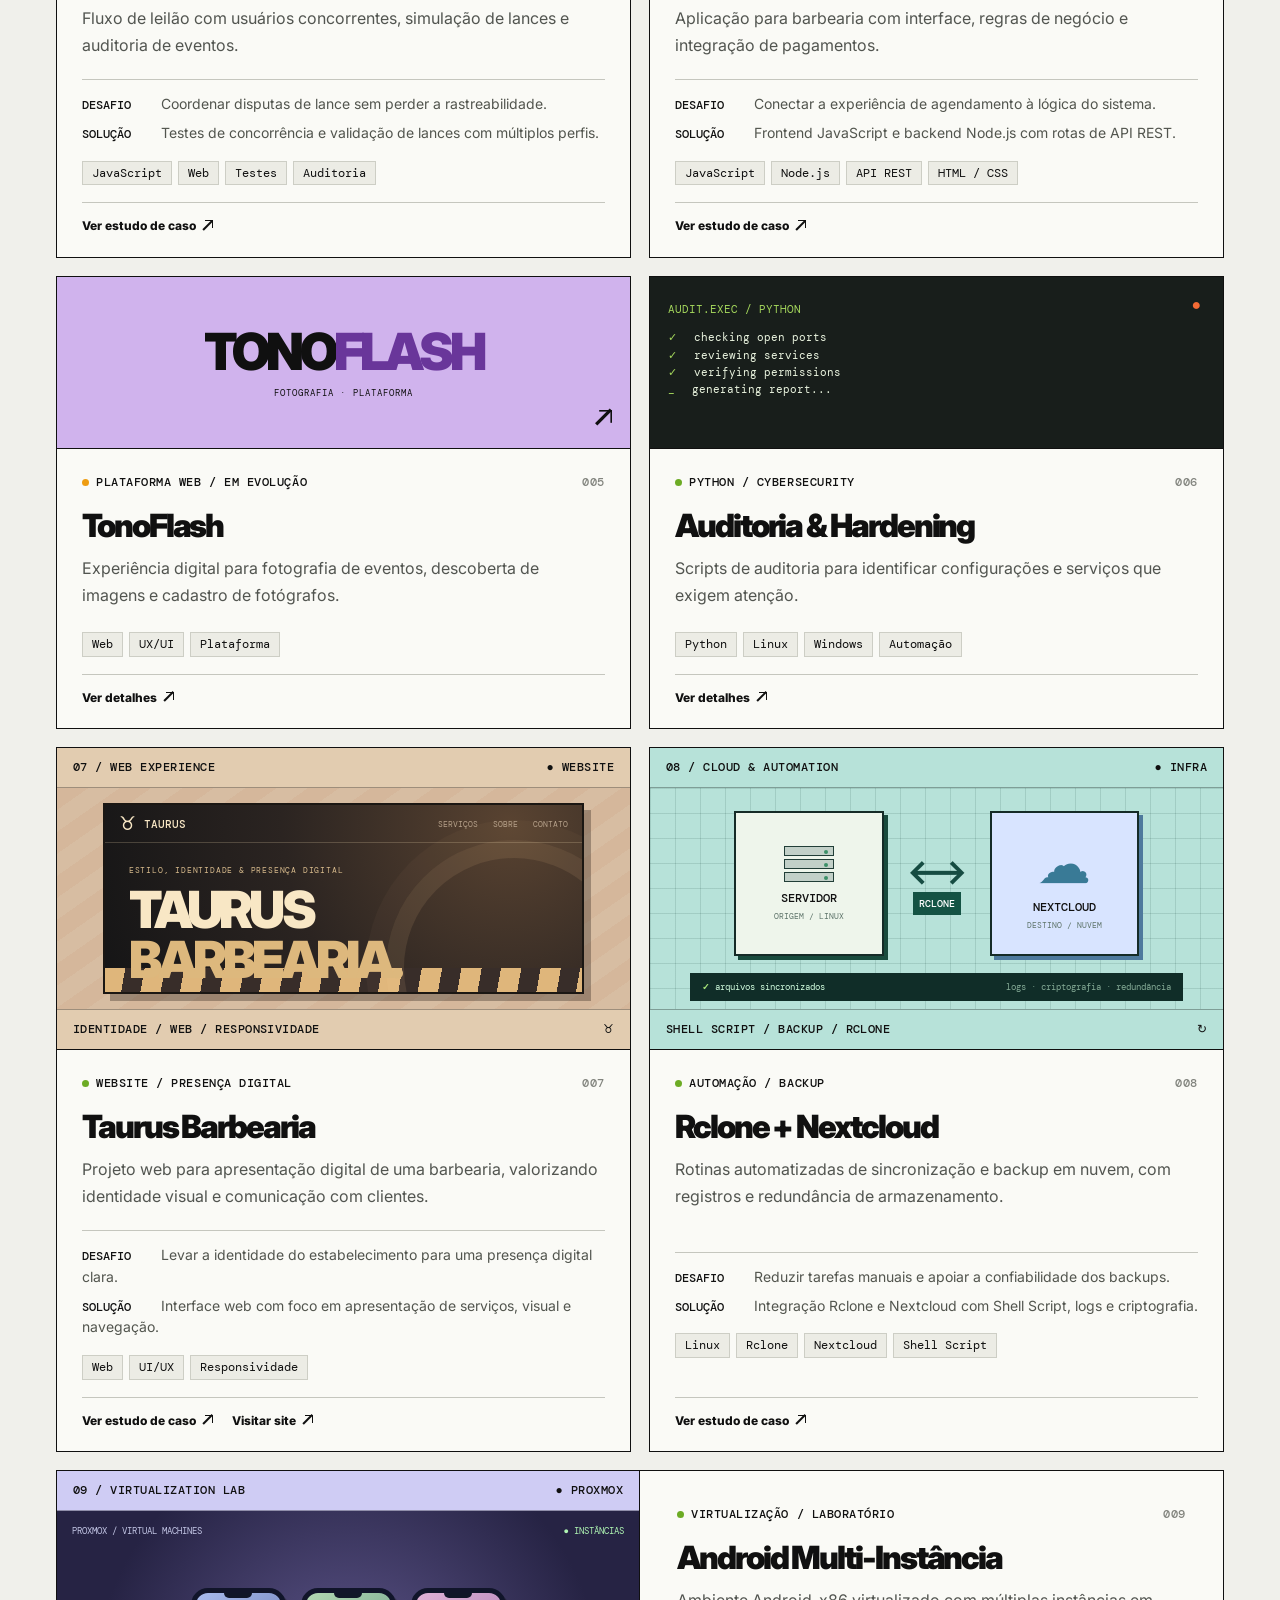
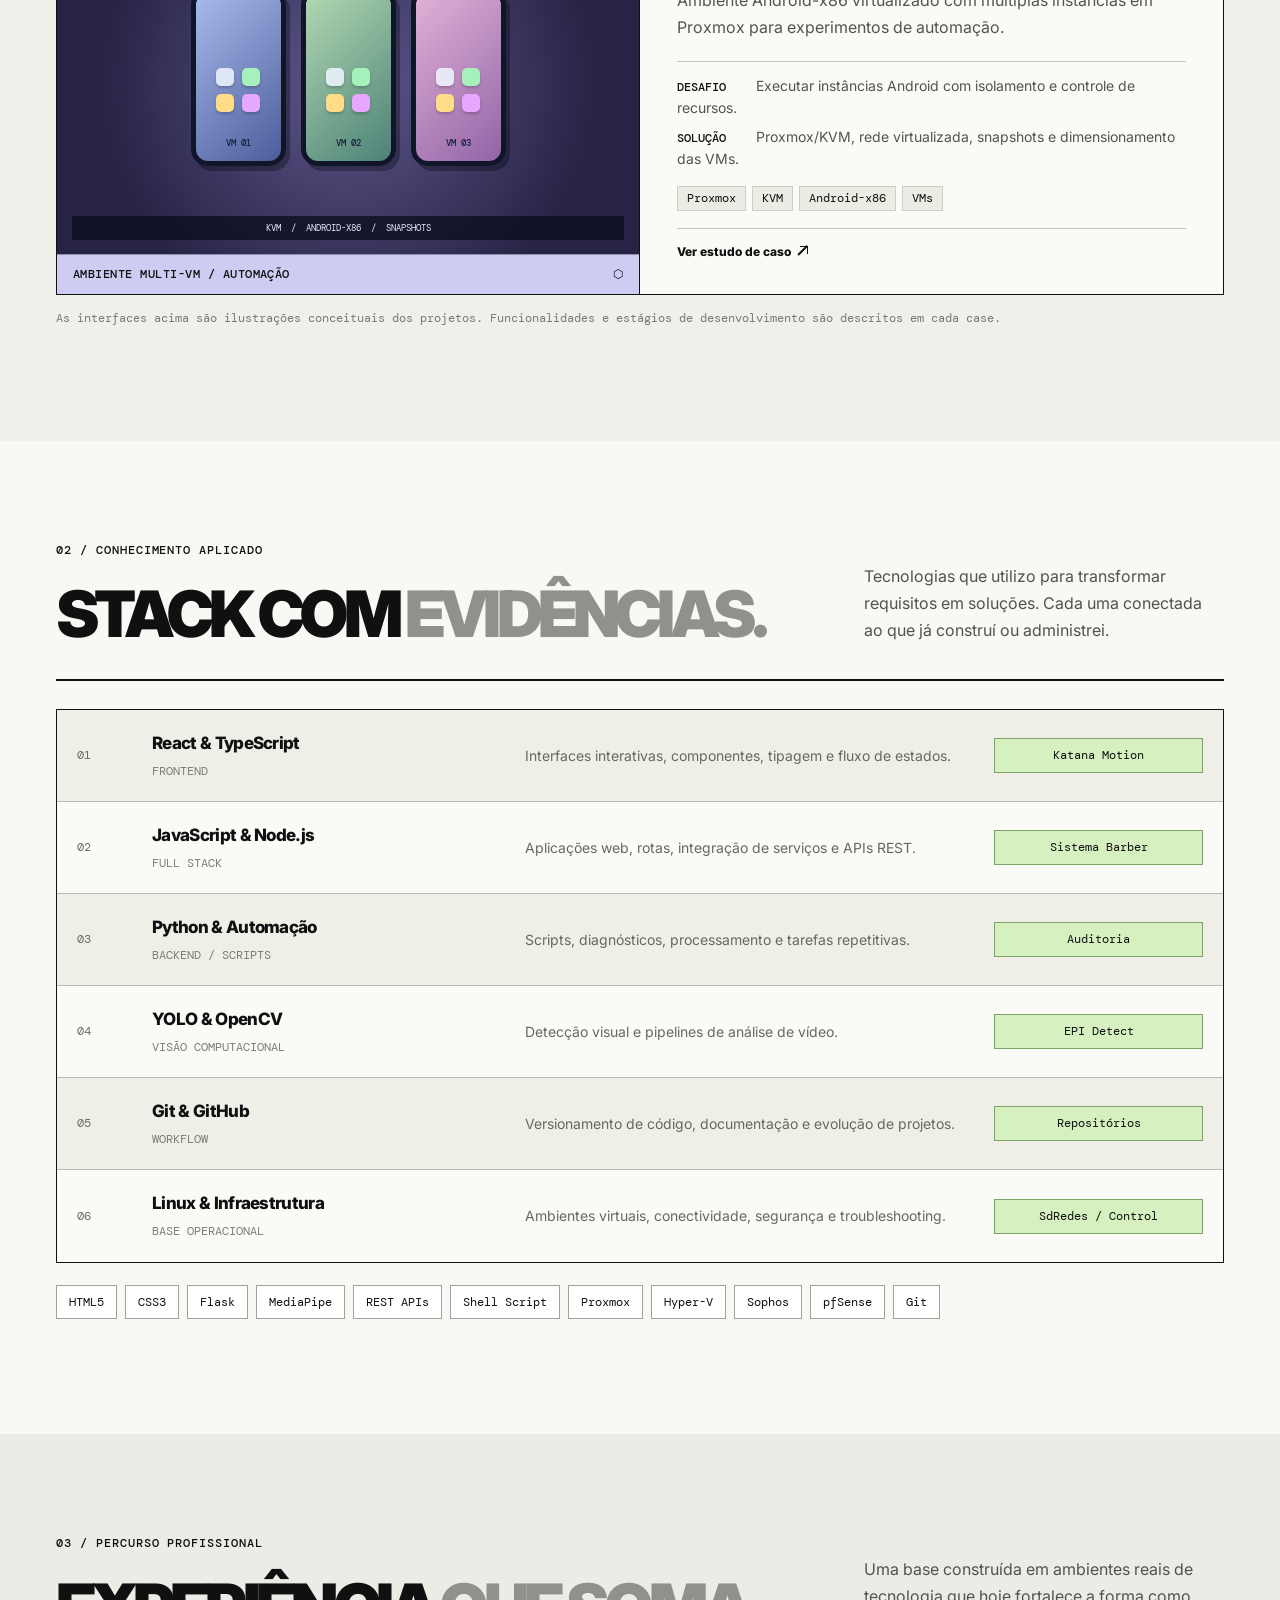
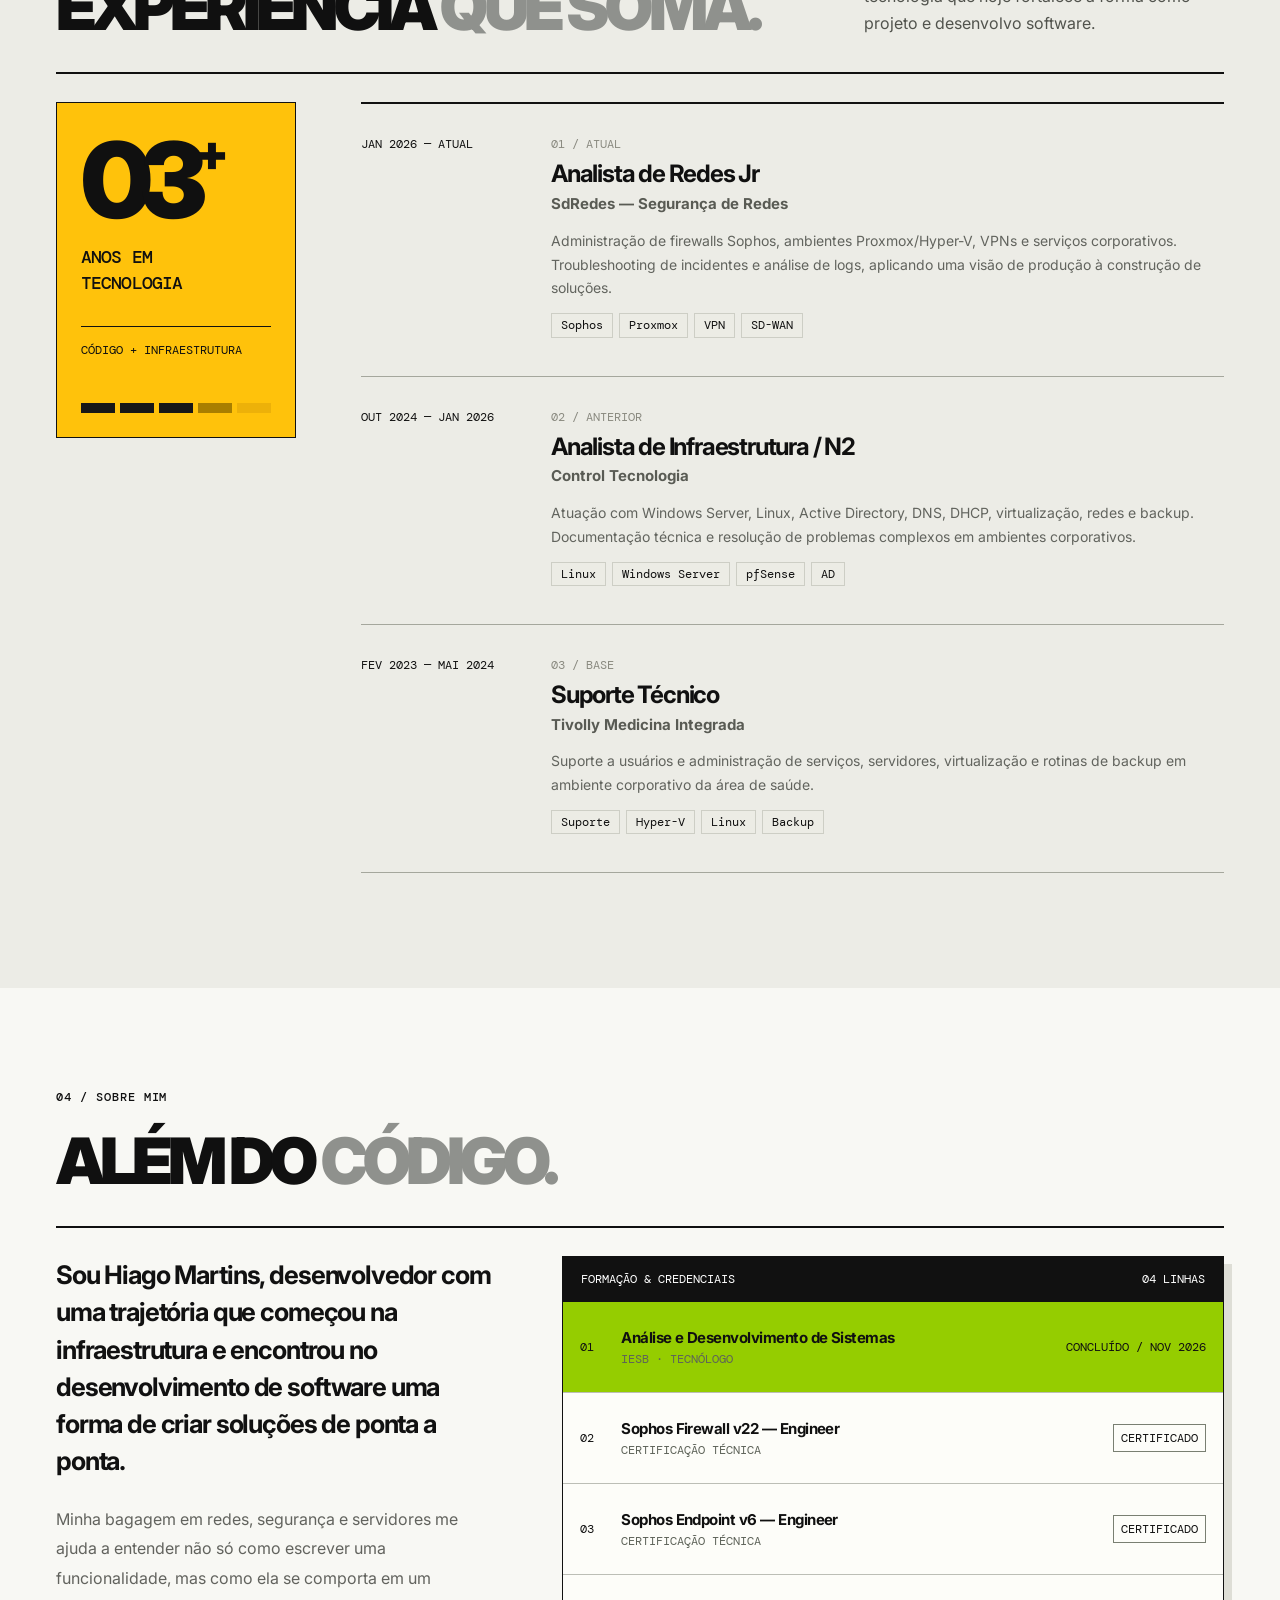
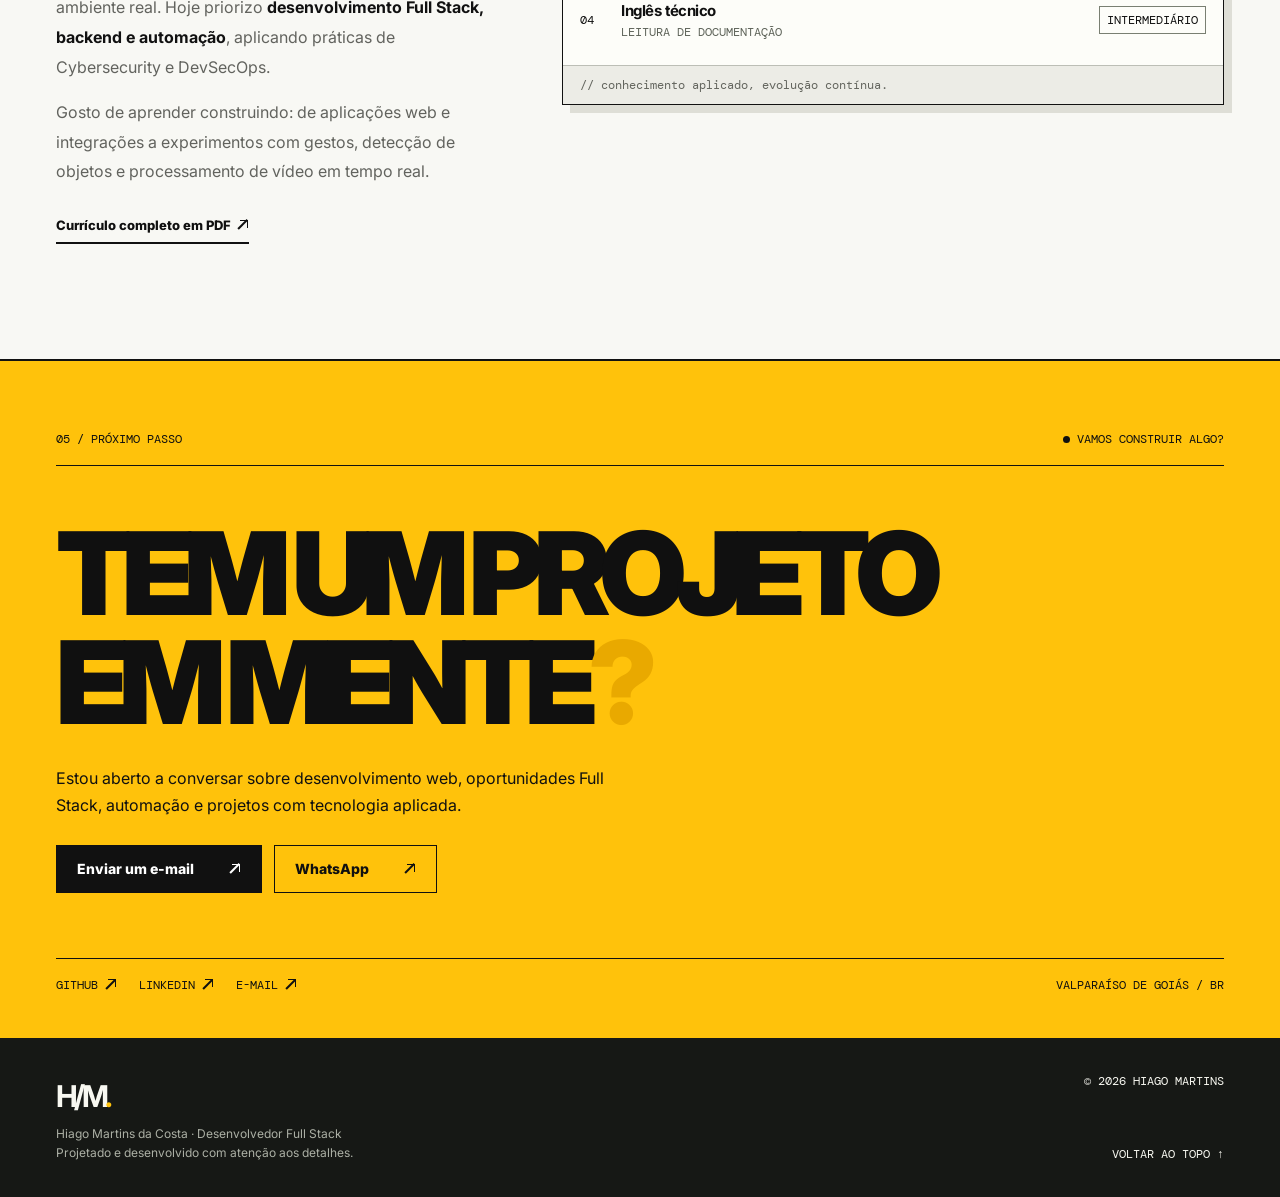
==== commit 63103052: "fix: refresh phone project illustration styles on Safari" ====
--- a/index.html
+++ b/index.html
@@ -12,7 +12,7 @@
   <link rel="preconnect" href="https://fonts.googleapis.com">
   <link rel="preconnect" href="https://fonts.gstatic.com" crossorigin>
   <link href="https://fonts.googleapis.com/css2?family=DM+Mono:wght@400;500&family=Inter:wght@400;500;600;700;800;900&display=swap" rel="stylesheet">
-  <link rel="stylesheet" href="./styles.css?v=20261117-mobile-4">
+  <link rel="stylesheet" href="./styles.css?v=20261117-mobile-5">
   <script src="./app.js" defer></script>
 </head>
 <body>
--- a/styles.css
+++ b/styles.css
@@ -620,3 +620,37 @@
   .eyebrow{font-size:9px}
   .gesture-table{font-size:8.5px}
 }
+
+/* Project illustration framing on phones: give the human silhouette enough
+   vertical room and keep the payment caption clear of the booking mockup. */
+@media(max-width:720px){
+  .project-visual.visual-epi{height:348px}
+  .visual-epi .epi-human{left:50%;top:7%;transform:translateX(-50%)}
+  .visual-epi .bounding-box{
+    left:50%;top:7%;width:126px;height:88%;
+    transform:translateX(-50%);
+  }
+  .visual-epi .bounding-box>span:first-child{top:-16px;font-size:9px;padding:2px 5px}
+  .visual-epi .epi-data{left:4%;bottom:9%;font-size:9px}
+
+  .project-visual.visual-barber{height:340px}
+  .visual-barber .barber-brand{top:17px;left:18px;font-size:clamp(25px,6.8vw,31px)}
+  .visual-barber .booking-card{
+    top:72px;left:50%;right:auto;
+    transform:translateX(-50%);
+    width:min(270px,calc(100% - 42px));
+  }
+  .visual-barber .payment-stamp{
+    top:auto;bottom:15px;left:18px;
+    font-size:10px;white-space:nowrap;z-index:2;
+  }
+}
+@media(max-width:360px){
+  .project-visual.visual-barber{height:326px}
+  .visual-barber .booking-card{top:66px;padding:11px 12px}
+  .visual-barber .payment-stamp{bottom:12px;font-size:9px}
+  .project-visual.visual-epi{height:328px}
+  .visual-epi .epi-human{top:6%;transform:translateX(-50%) scale(.93);transform-origin:top center}
+  .visual-epi .bounding-box{top:6%;height:88%;width:118px}
+  .visual-epi .epi-data{font-size:8px}
+}
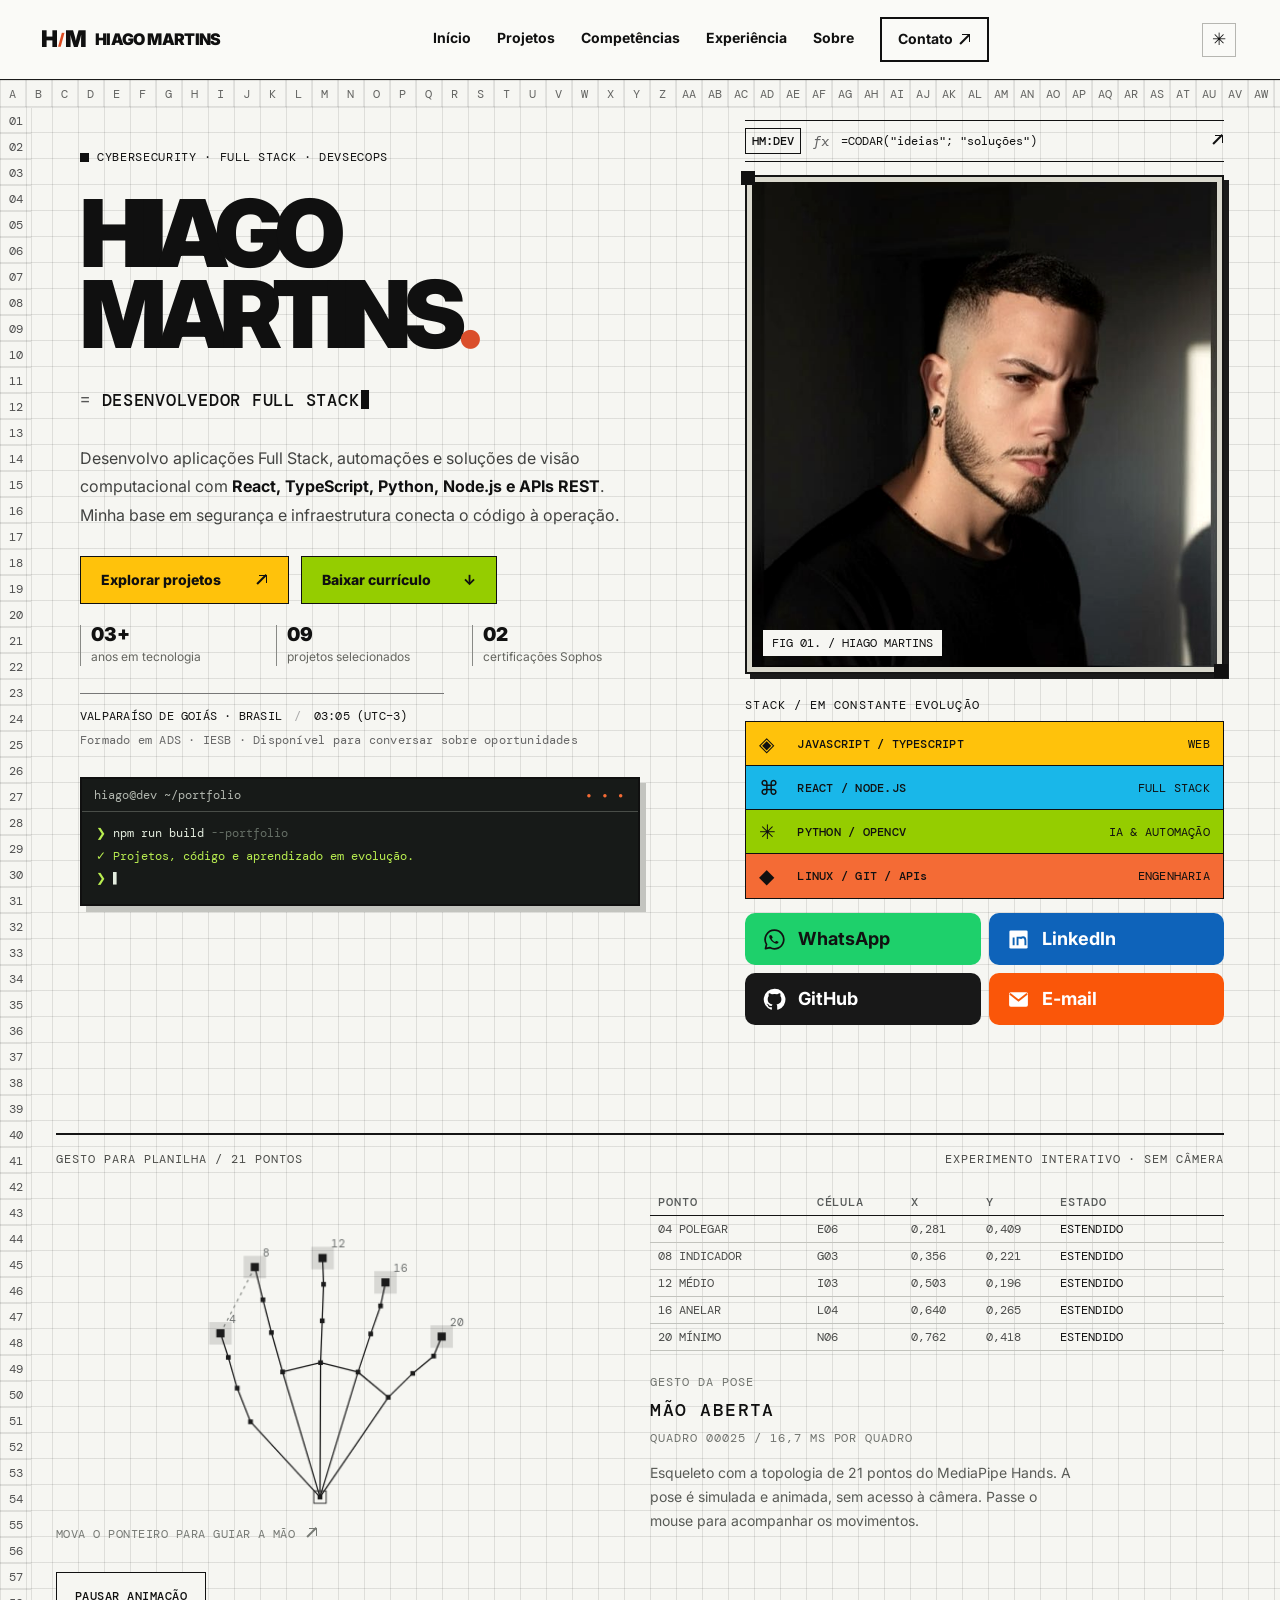
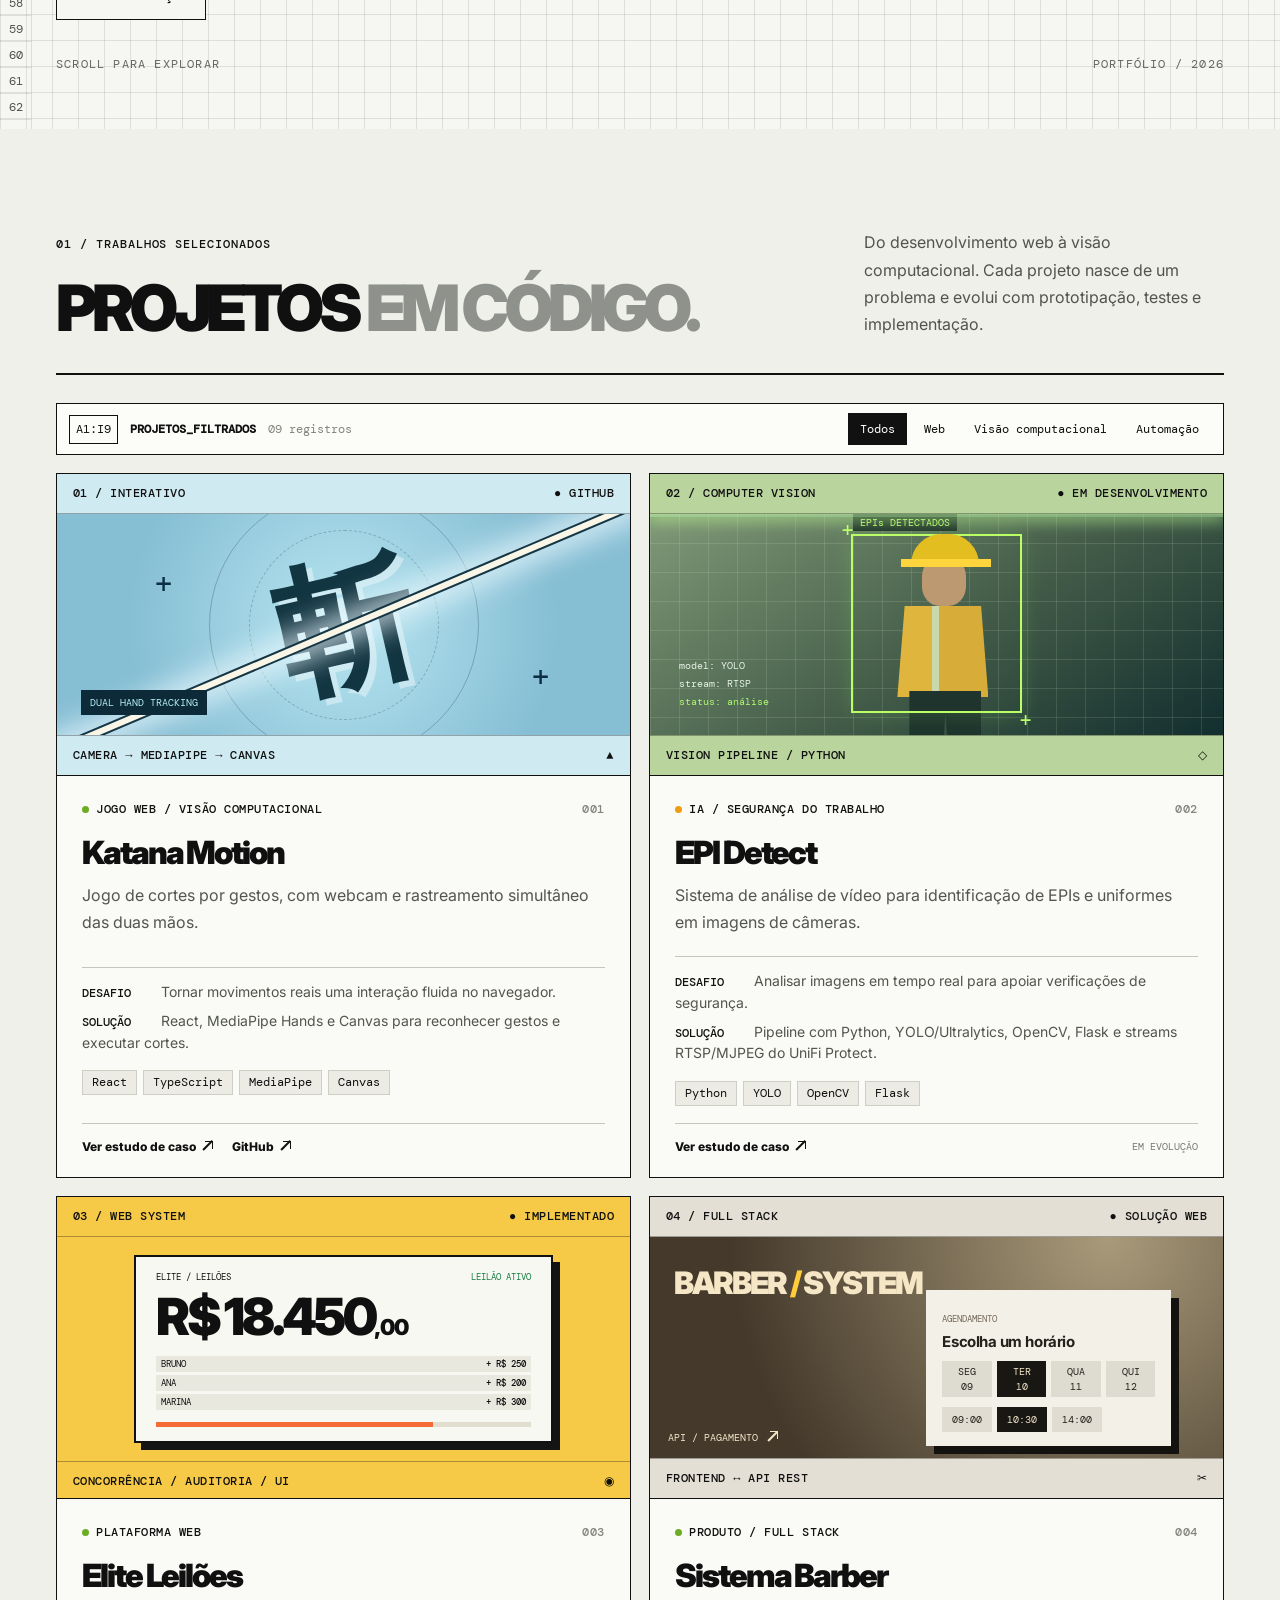
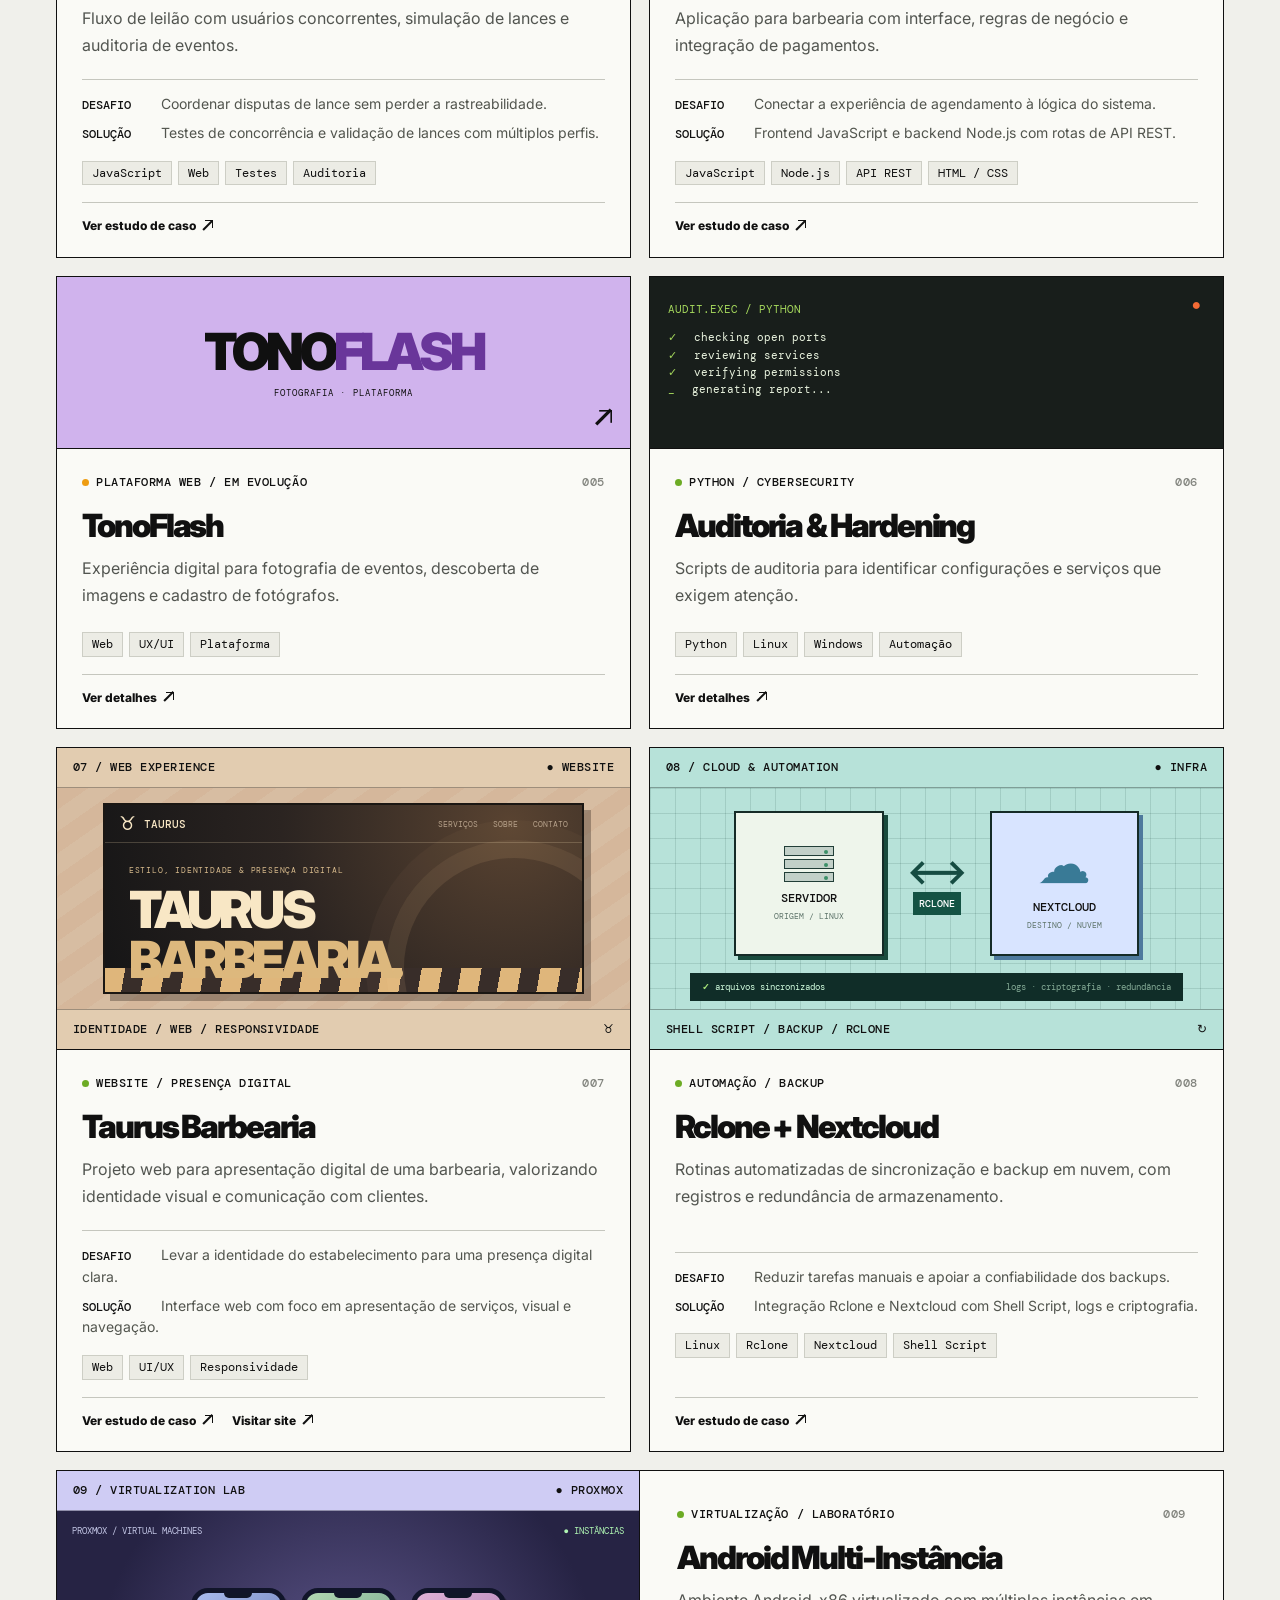
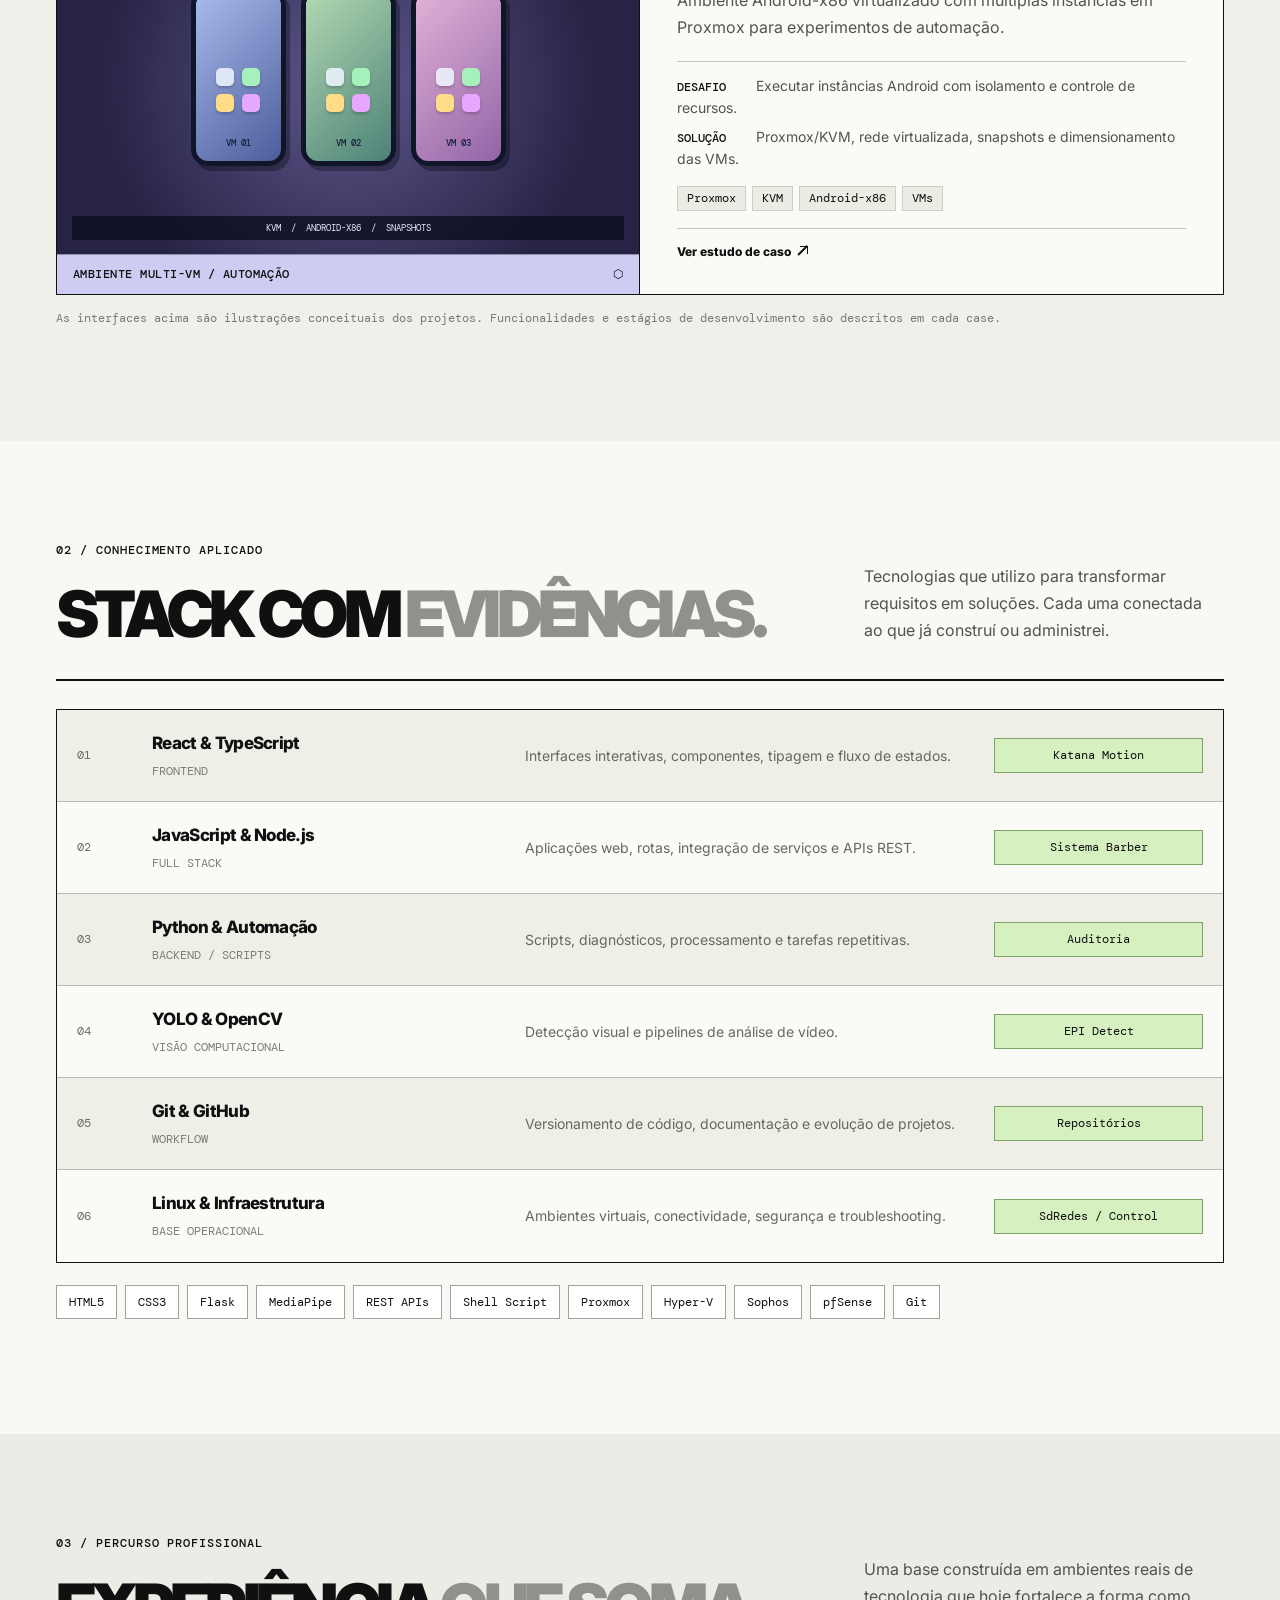
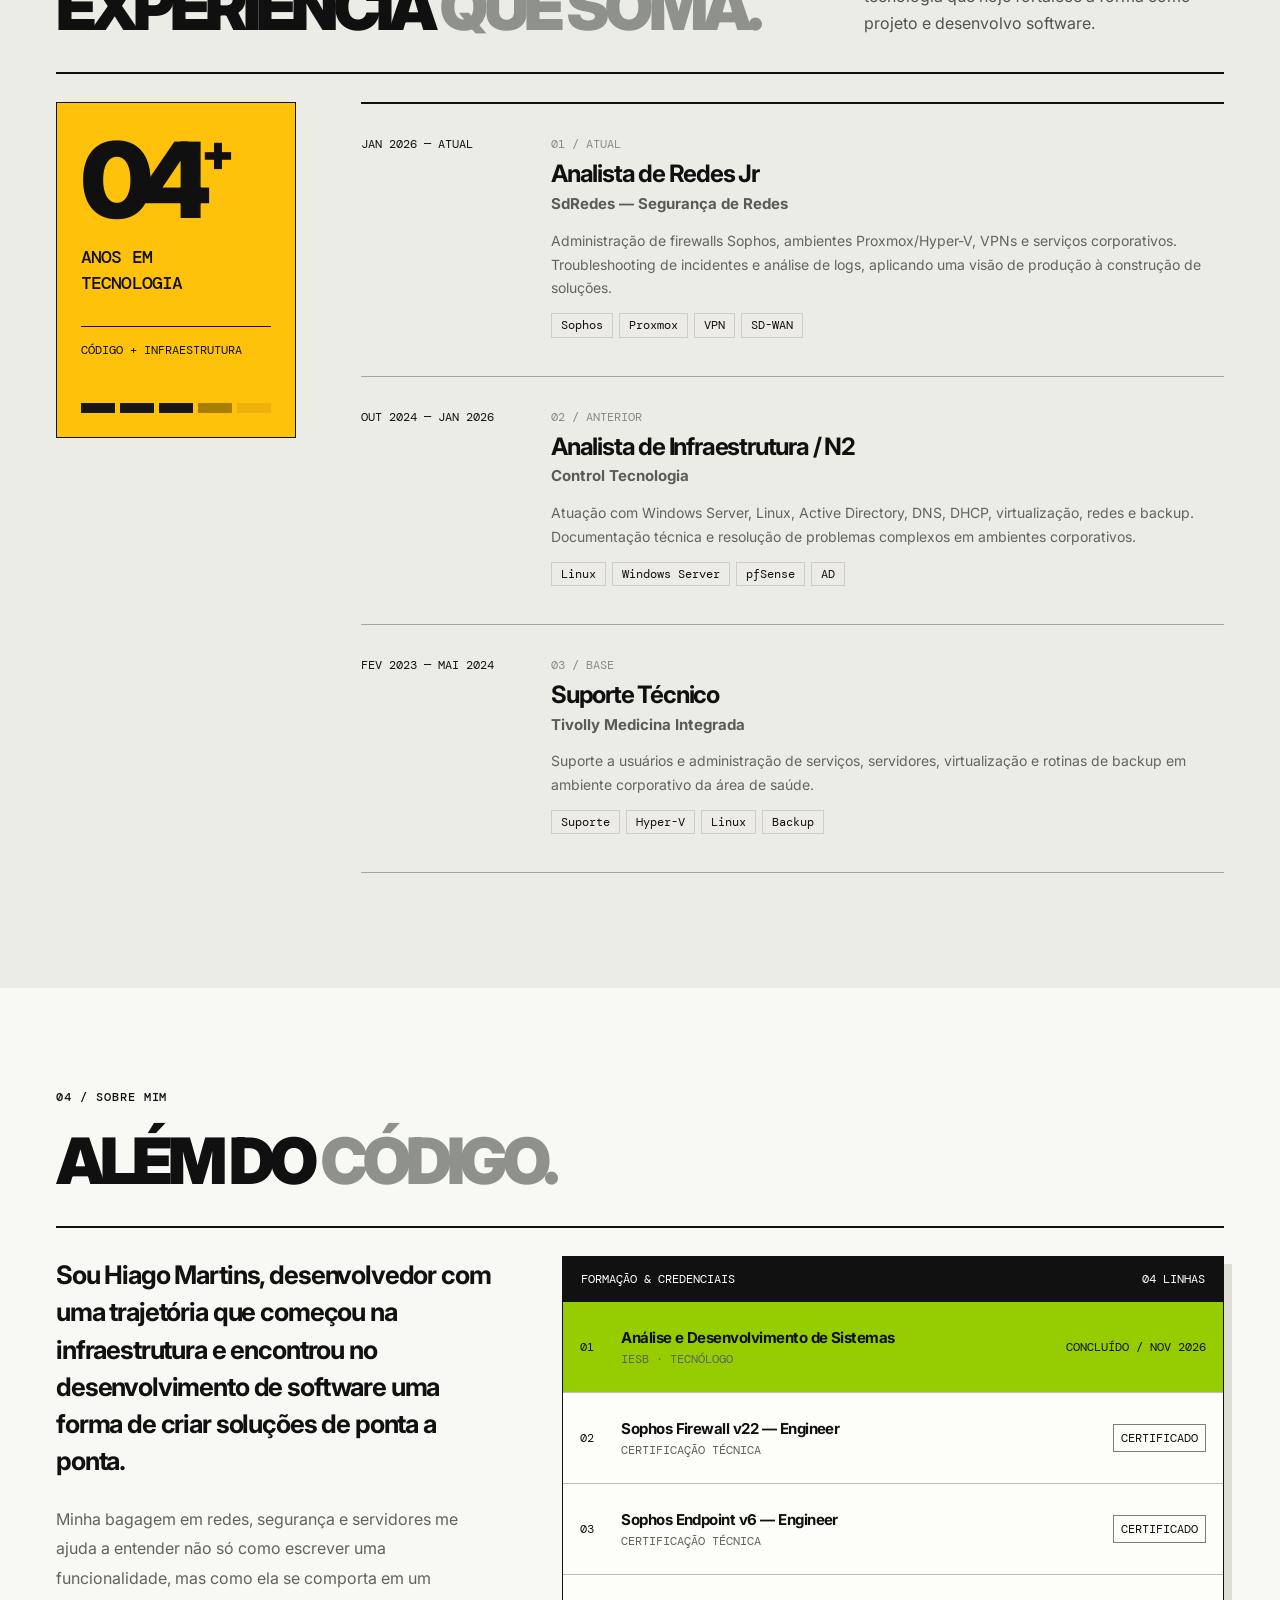
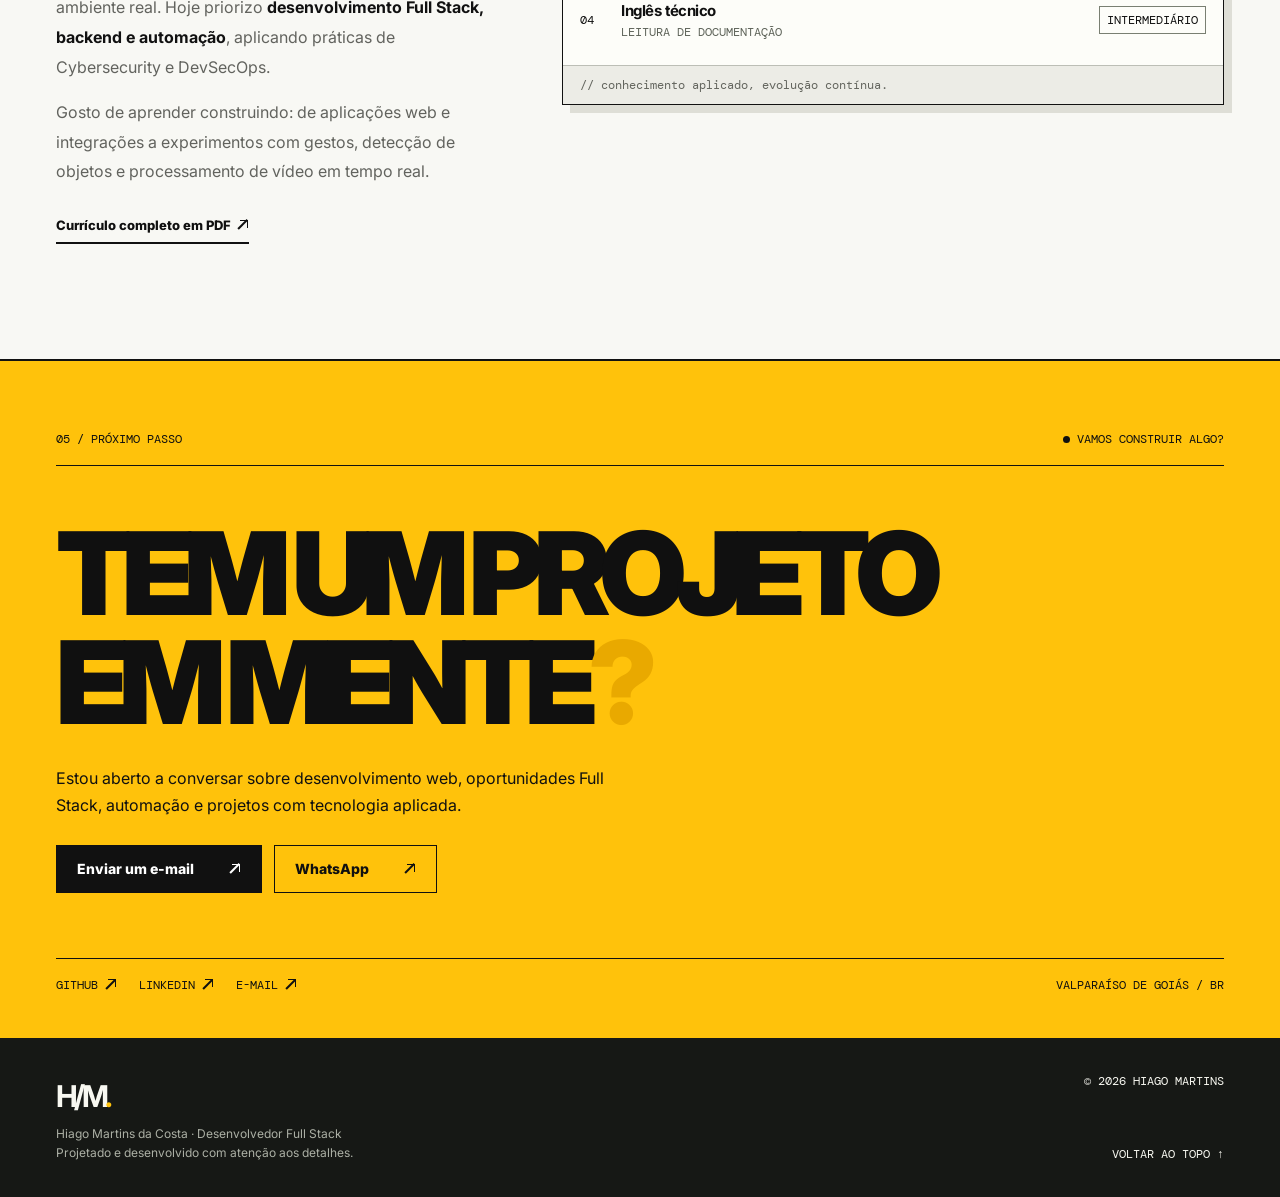
==== commit f3789173: "Revise experience section for updated career timeline Updated experience section to reflect four yea" ====
--- a/index.html
+++ b/index.html
@@ -128,7 +128,7 @@
 
     <section class="section evidence-section grid-paper" id="competencias" aria-labelledby="skills-title"><div class="page-container"><div class="section-heading"><div><p class="kicker">02 / CONHECIMENTO APLICADO</p><h2 id="skills-title">STACK COM <span>EVIDÊNCIAS.</span></h2></div><p>Tecnologias que utilizo para transformar requisitos em soluções. Cada uma conectada ao que já construí ou administrei.</p></div><div class="skills-table" role="list"><div class="skill-row" role="listitem"><span class="skill-index">01</span><div><strong>React & TypeScript</strong><small>FRONTEND</small></div><p>Interfaces interativas, componentes, tipagem e fluxo de estados.</p><span class="evidence-pill">Katana Motion</span></div><div class="skill-row" role="listitem"><span class="skill-index">02</span><div><strong>JavaScript & Node.js</strong><small>FULL STACK</small></div><p>Aplicações web, rotas, integração de serviços e APIs REST.</p><span class="evidence-pill">Sistema Barber</span></div><div class="skill-row" role="listitem"><span class="skill-index">03</span><div><strong>Python & Automação</strong><small>BACKEND / SCRIPTS</small></div><p>Scripts, diagnósticos, processamento e tarefas repetitivas.</p><span class="evidence-pill">Auditoria</span></div><div class="skill-row" role="listitem"><span class="skill-index">04</span><div><strong>YOLO & OpenCV</strong><small>VISÃO COMPUTACIONAL</small></div><p>Detecção visual e pipelines de análise de vídeo.</p><span class="evidence-pill">EPI Detect</span></div><div class="skill-row" role="listitem"><span class="skill-index">05</span><div><strong>Git & GitHub</strong><small>WORKFLOW</small></div><p>Versionamento de código, documentação e evolução de projetos.</p><span class="evidence-pill">Repositórios</span></div><div class="skill-row" role="listitem"><span class="skill-index">06</span><div><strong>Linux & Infraestrutura</strong><small>BASE OPERACIONAL</small></div><p>Ambientes virtuais, conectividade, segurança e troubleshooting.</p><span class="evidence-pill">SdRedes / Control</span></div></div><div class="stack-cloud"><span>HTML5</span><span>CSS3</span><span>Flask</span><span>MediaPipe</span><span>REST APIs</span><span>Shell Script</span><span>Proxmox</span><span>Hyper-V</span><span>Sophos</span><span>pfSense</span><span>Git</span></div></div></section>
 
-    <section class="section experience-section" id="experiencia" aria-labelledby="experience-title"><div class="page-container"><div class="section-heading"><div><p class="kicker">03 / PERCURSO PROFISSIONAL</p><h2 id="experience-title">EXPERIÊNCIA <span>QUE SOMA.</span></h2></div><p>Uma base construída em ambientes reais de tecnologia que hoje fortalece a forma como projeto e desenvolvo software.</p></div><div class="experience-layout"><div class="experience-summary"><span class="big-number">03<span>+</span></span><p>ANOS EM<br>TECNOLOGIA</p><div class="summary-tag">CÓDIGO + INFRAESTRUTURA</div><div class="progress-deco"><span></span><span></span><span></span><span></span><span></span></div></div><div class="timeline"><article class="timeline-item"><div class="timeline-date">JAN 2026 — ATUAL</div><div><div class="timeline-label">01 / ATUAL</div><h3>Analista de Redes Jr</h3><h4>SdRedes — Segurança de Redes</h4><p>Administração de firewalls Sophos, ambientes Proxmox/Hyper-V, VPNs e serviços corporativos. Troubleshooting de incidentes e análise de logs, aplicando uma visão de produção à construção de soluções.</p><div class="tag-list"><span>Sophos</span><span>Proxmox</span><span>VPN</span><span>SD-WAN</span></div></div></article><article class="timeline-item"><div class="timeline-date">OUT 2024 — JAN 2026</div><div><div class="timeline-label">02 / ANTERIOR</div><h3>Analista de Infraestrutura / N2</h3><h4>Control Tecnologia</h4><p>Atuação com Windows Server, Linux, Active Directory, DNS, DHCP, virtualização, redes e backup. Documentação técnica e resolução de problemas complexos em ambientes corporativos.</p><div class="tag-list"><span>Linux</span><span>Windows Server</span><span>pfSense</span><span>AD</span></div></div></article><article class="timeline-item"><div class="timeline-date">FEV 2023 — MAI 2024</div><div><div class="timeline-label">03 / BASE</div><h3>Suporte Técnico</h3><h4>Tivolly Medicina Integrada</h4><p>Suporte a usuários e administração de serviços, servidores, virtualização e rotinas de backup em ambiente corporativo da área de saúde.</p><div class="tag-list"><span>Suporte</span><span>Hyper-V</span><span>Linux</span><span>Backup</span></div></div></article></div></div></div></section>
+    <section class="section experience-section" id="experiencia" aria-labelledby="experience-title"><div class="page-container"><div class="section-heading"><div><p class="kicker">03 / PERCURSO PROFISSIONAL</p><h2 id="experience-title">EXPERIÊNCIA <span>QUE SOMA.</span></h2></div><p>Uma base construída em ambientes reais de tecnologia que hoje fortalece a forma como projeto e desenvolvo software.</p></div><div class="experience-layout"><div class="experience-summary"><span class="big-number">04<span>+</span></span><p>ANOS EM<br>TECNOLOGIA</p><div class="summary-tag">CÓDIGO + INFRAESTRUTURA</div><div class="progress-deco"><span></span><span></span><span></span><span></span><span></span></div></div><div class="timeline"><article class="timeline-item"><div class="timeline-date">JAN 2026 — ATUAL</div><div><div class="timeline-label">01 / ATUAL</div><h3>Analista de Redes Jr</h3><h4>SdRedes — Segurança de Redes</h4><p>Administração de firewalls Sophos, ambientes Proxmox/Hyper-V, VPNs e serviços corporativos. Troubleshooting de incidentes e análise de logs, aplicando uma visão de produção à construção de soluções.</p><div class="tag-list"><span>Sophos</span><span>Proxmox</span><span>VPN</span><span>SD-WAN</span></div></div></article><article class="timeline-item"><div class="timeline-date">OUT 2024 — JAN 2026</div><div><div class="timeline-label">02 / ANTERIOR</div><h3>Analista de Infraestrutura / N2</h3><h4>Control Tecnologia</h4><p>Atuação com Windows Server, Linux, Active Directory, DNS, DHCP, virtualização, redes e backup. Documentação técnica e resolução de problemas complexos em ambientes corporativos.</p><div class="tag-list"><span>Linux</span><span>Windows Server</span><span>pfSense</span><span>AD</span></div></div></article><article class="timeline-item"><div class="timeline-date">FEV 2023 — MAI 2024</div><div><div class="timeline-label">03 / BASE</div><h3>Suporte Técnico</h3><h4>Tivolly Medicina Integrada</h4><p>Suporte a usuários e administração de serviços, servidores, virtualização e rotinas de backup em ambiente corporativo da área de saúde.</p><div class="tag-list"><span>Suporte</span><span>Hyper-V</span><span>Linux</span><span>Backup</span></div></div></article></div></div></div></section>
 
     <section class="section about-section grid-paper" id="sobre" aria-labelledby="about-title"><div class="page-container"><div class="section-heading"><div><p class="kicker">04 / SOBRE MIM</p><h2 id="about-title">ALÉM DO <span>CÓDIGO.</span></h2></div></div><div class="about-grid"><div class="about-story"><p class="about-lead">Sou Hiago Martins, desenvolvedor com uma trajetória que começou na infraestrutura e encontrou no desenvolvimento de software uma forma de criar soluções de ponta a ponta.</p><p>Minha bagagem em redes, segurança e servidores me ajuda a entender não só como escrever uma funcionalidade, mas como ela se comporta em um ambiente real. Hoje priorizo <strong>desenvolvimento Full Stack, backend e automação</strong>, aplicando práticas de Cybersecurity e DevSecOps.</p><p>Gosto de aprender construindo: de aplicações web e integrações a experimentos com gestos, detecção de objetos e processamento de vídeo em tempo real.</p><a class="text-arrow" href="./hiago-martins-curriculo.pdf" download>Currículo completo em PDF <span class="ne-arrow" aria-hidden="true"></span></a></div><div class="qualification-panel"><div class="panel-title"><span>FORMAÇÃO & CREDENCIAIS</span><span>04 LINHAS</span></div><div class="qualification-row featured"><span>01</span><div><strong>Análise e Desenvolvimento de Sistemas</strong><small>IESB · TECNÓLOGO</small></div><span class="qual-status">CONCLUÍDO / NOV 2026</span></div><div class="qualification-row"><span>02</span><div><strong>Sophos Firewall v22 — Engineer</strong><small>CERTIFICAÇÃO TÉCNICA</small></div><span class="qual-badge">CERTIFICADO</span></div><div class="qualification-row"><span>03</span><div><strong>Sophos Endpoint v6 — Engineer</strong><small>CERTIFICAÇÃO TÉCNICA</small></div><span class="qual-badge">CERTIFICADO</span></div><div class="qualification-row"><span>04</span><div><strong>Inglês técnico</strong><small>LEITURA DE DOCUMENTAÇÃO</small></div><span class="qual-badge">INTERMEDIÁRIO</span></div><div class="panel-footer">// conhecimento aplicado, evolução contínua.</div></div></div></div></section>
 
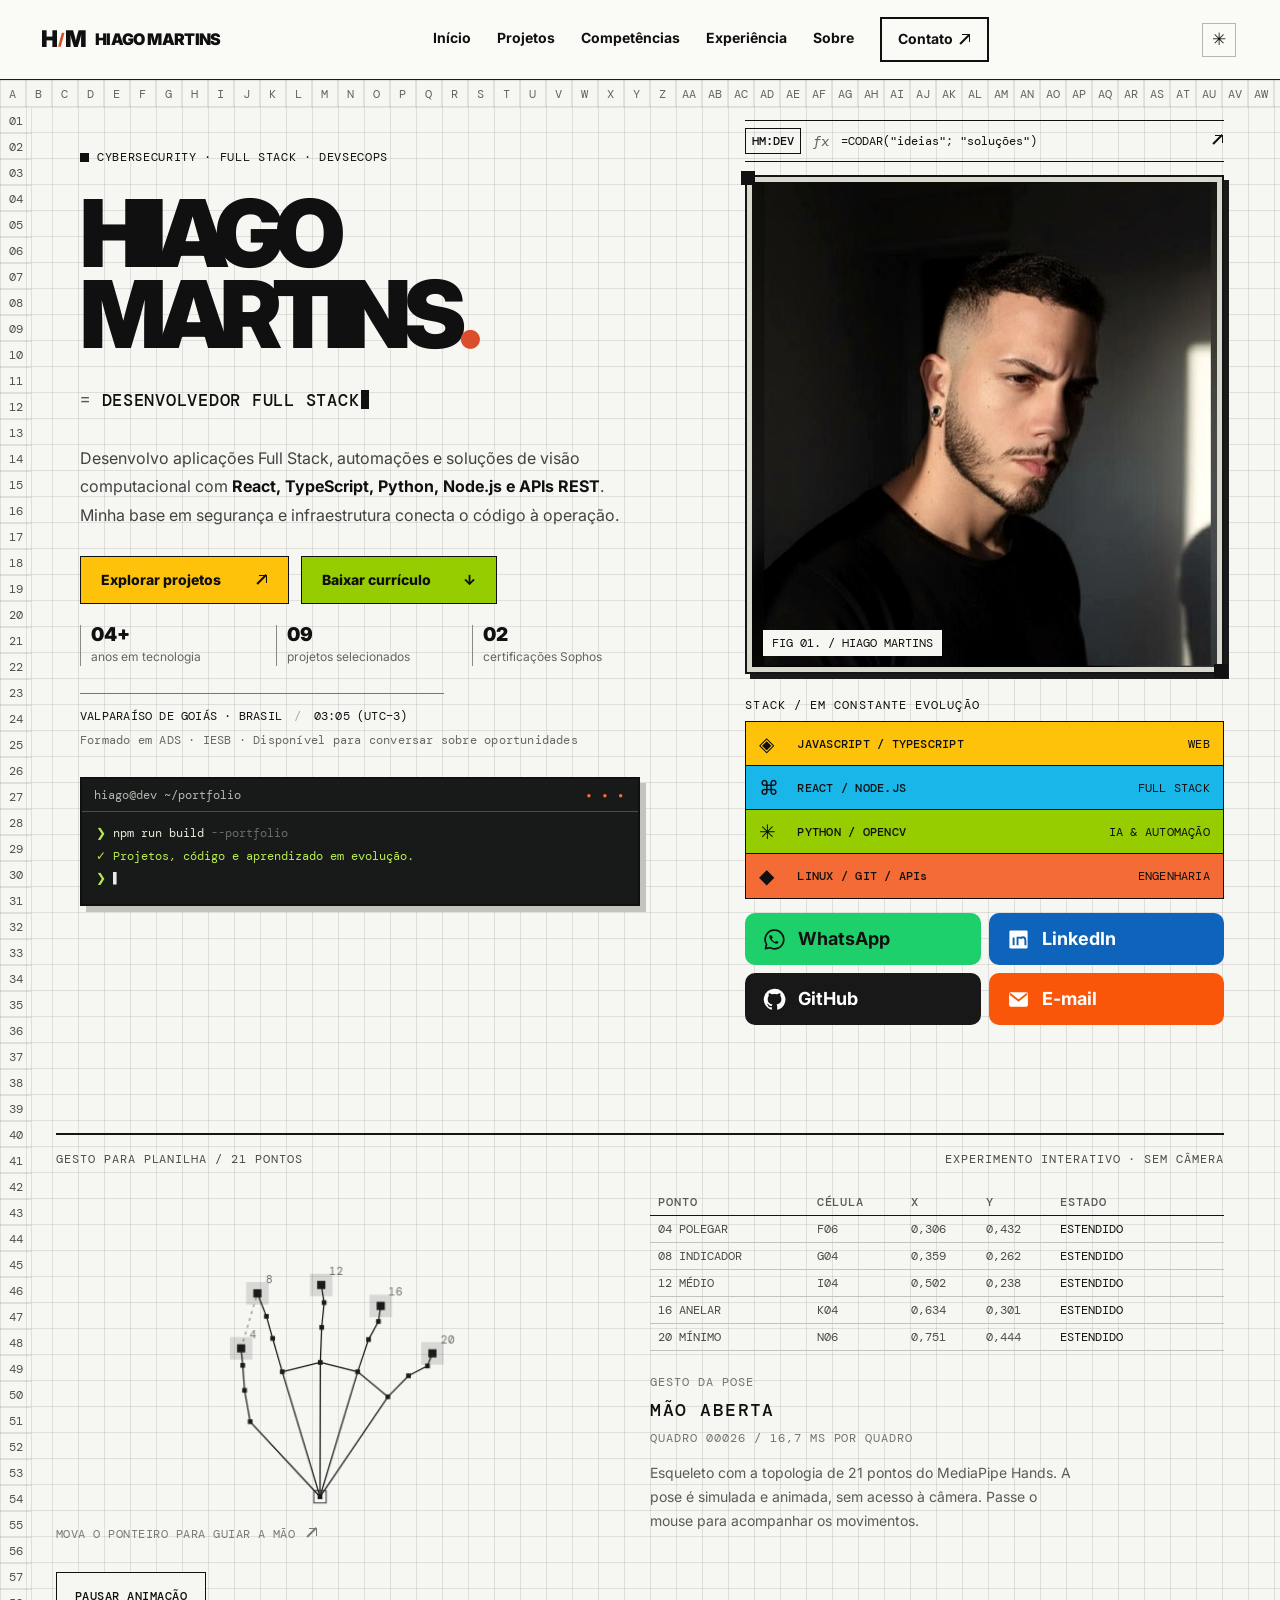
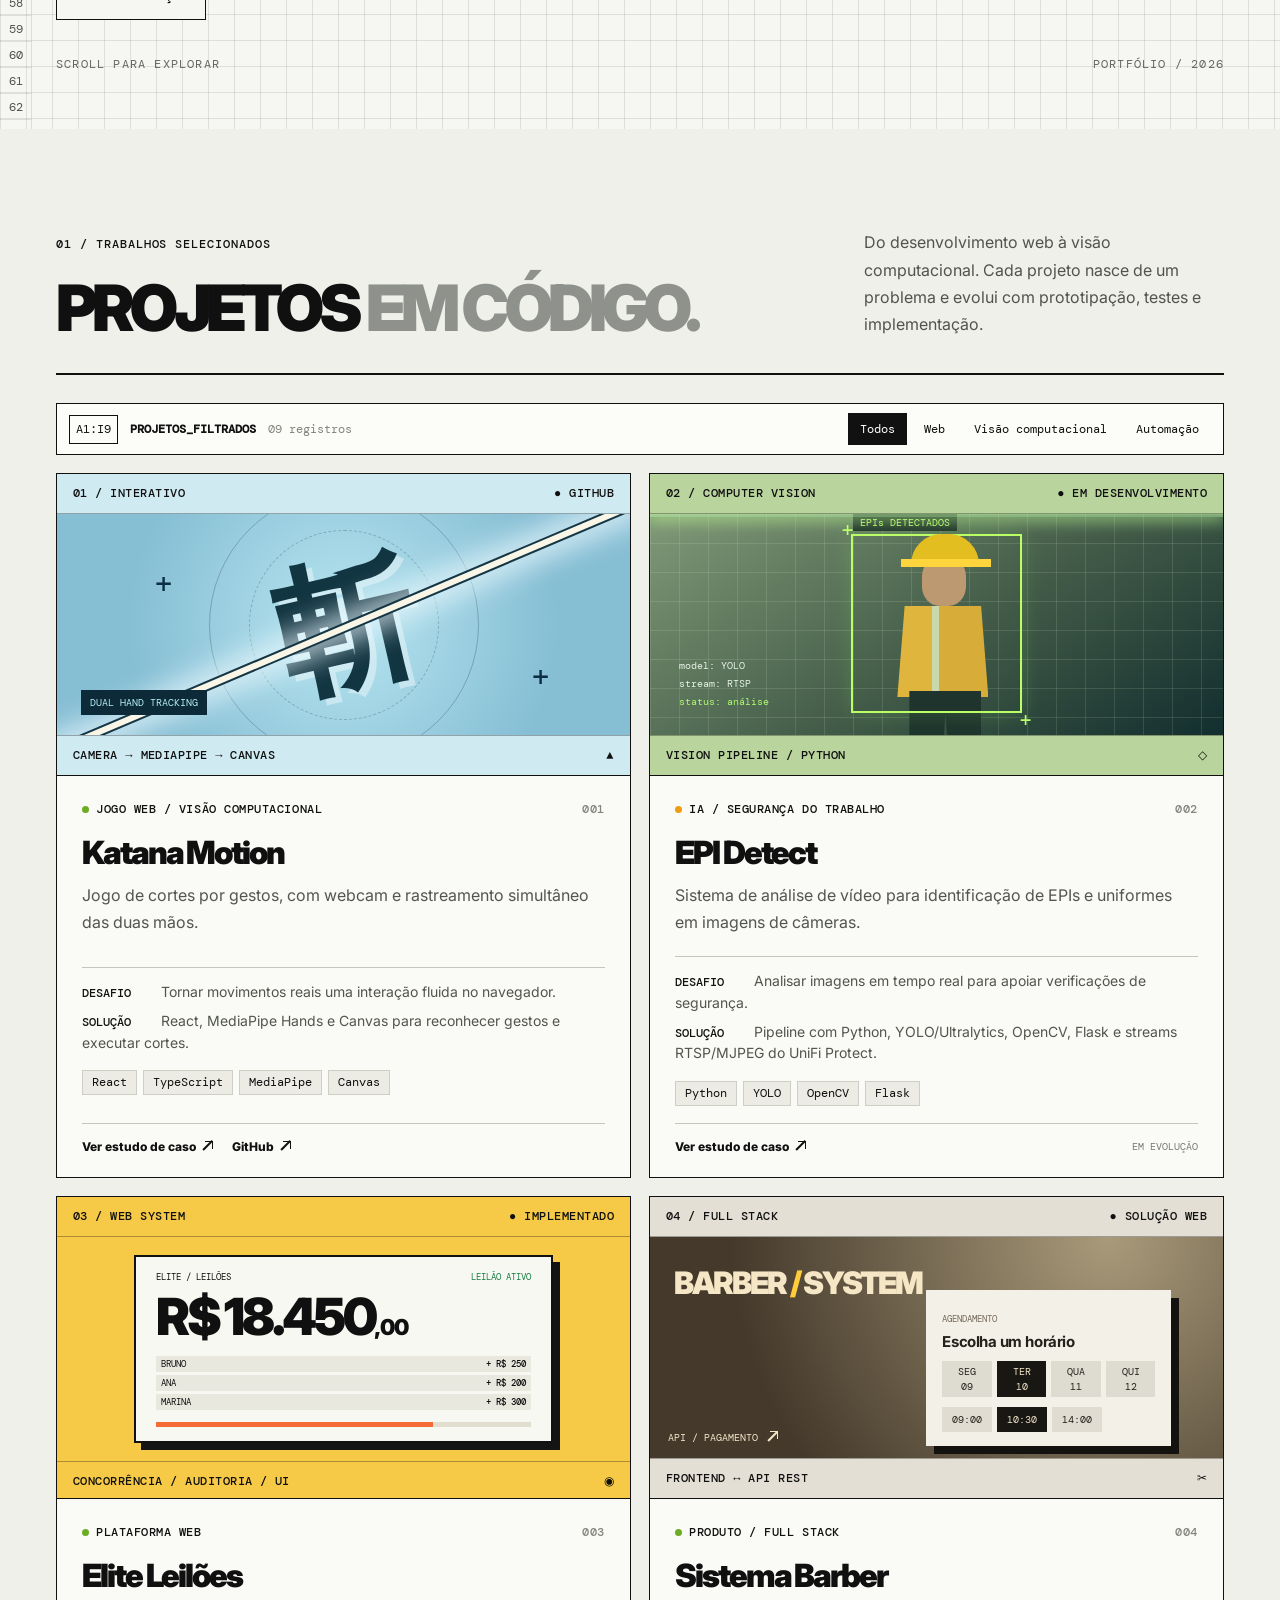
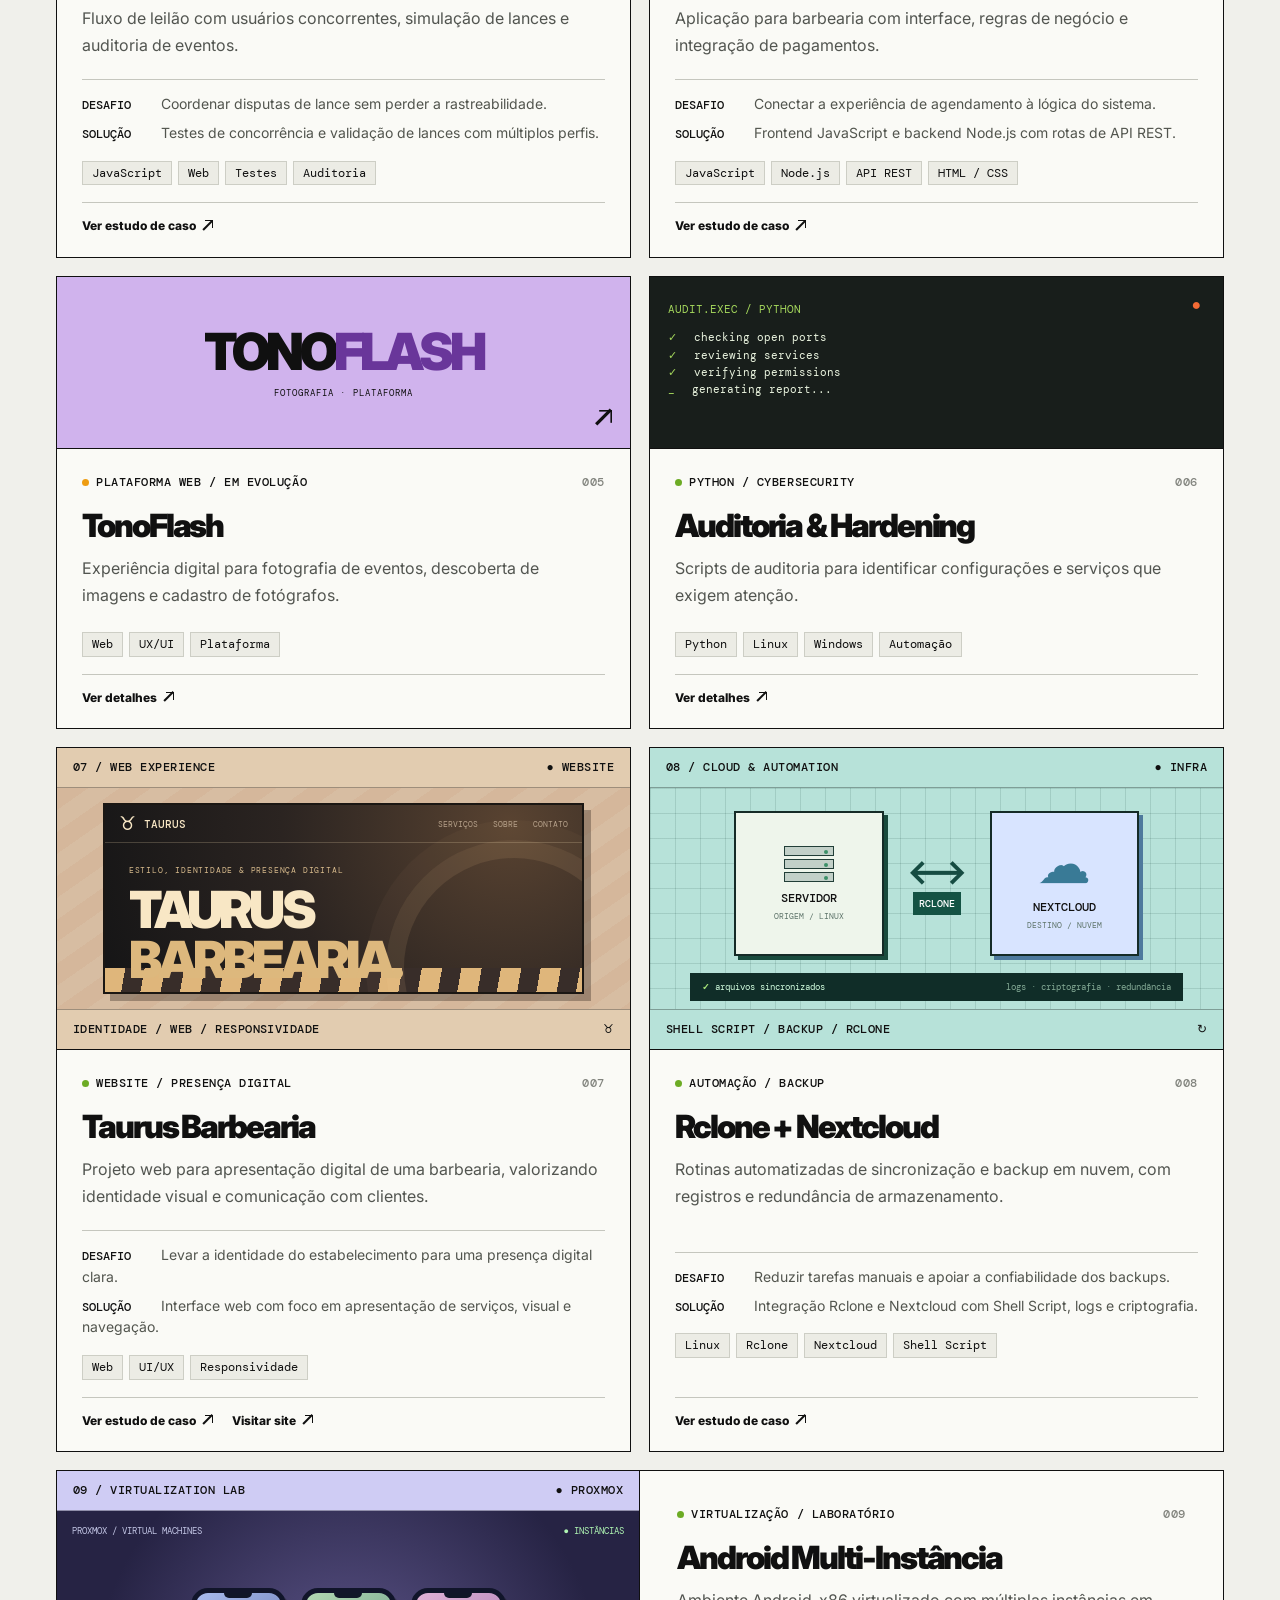
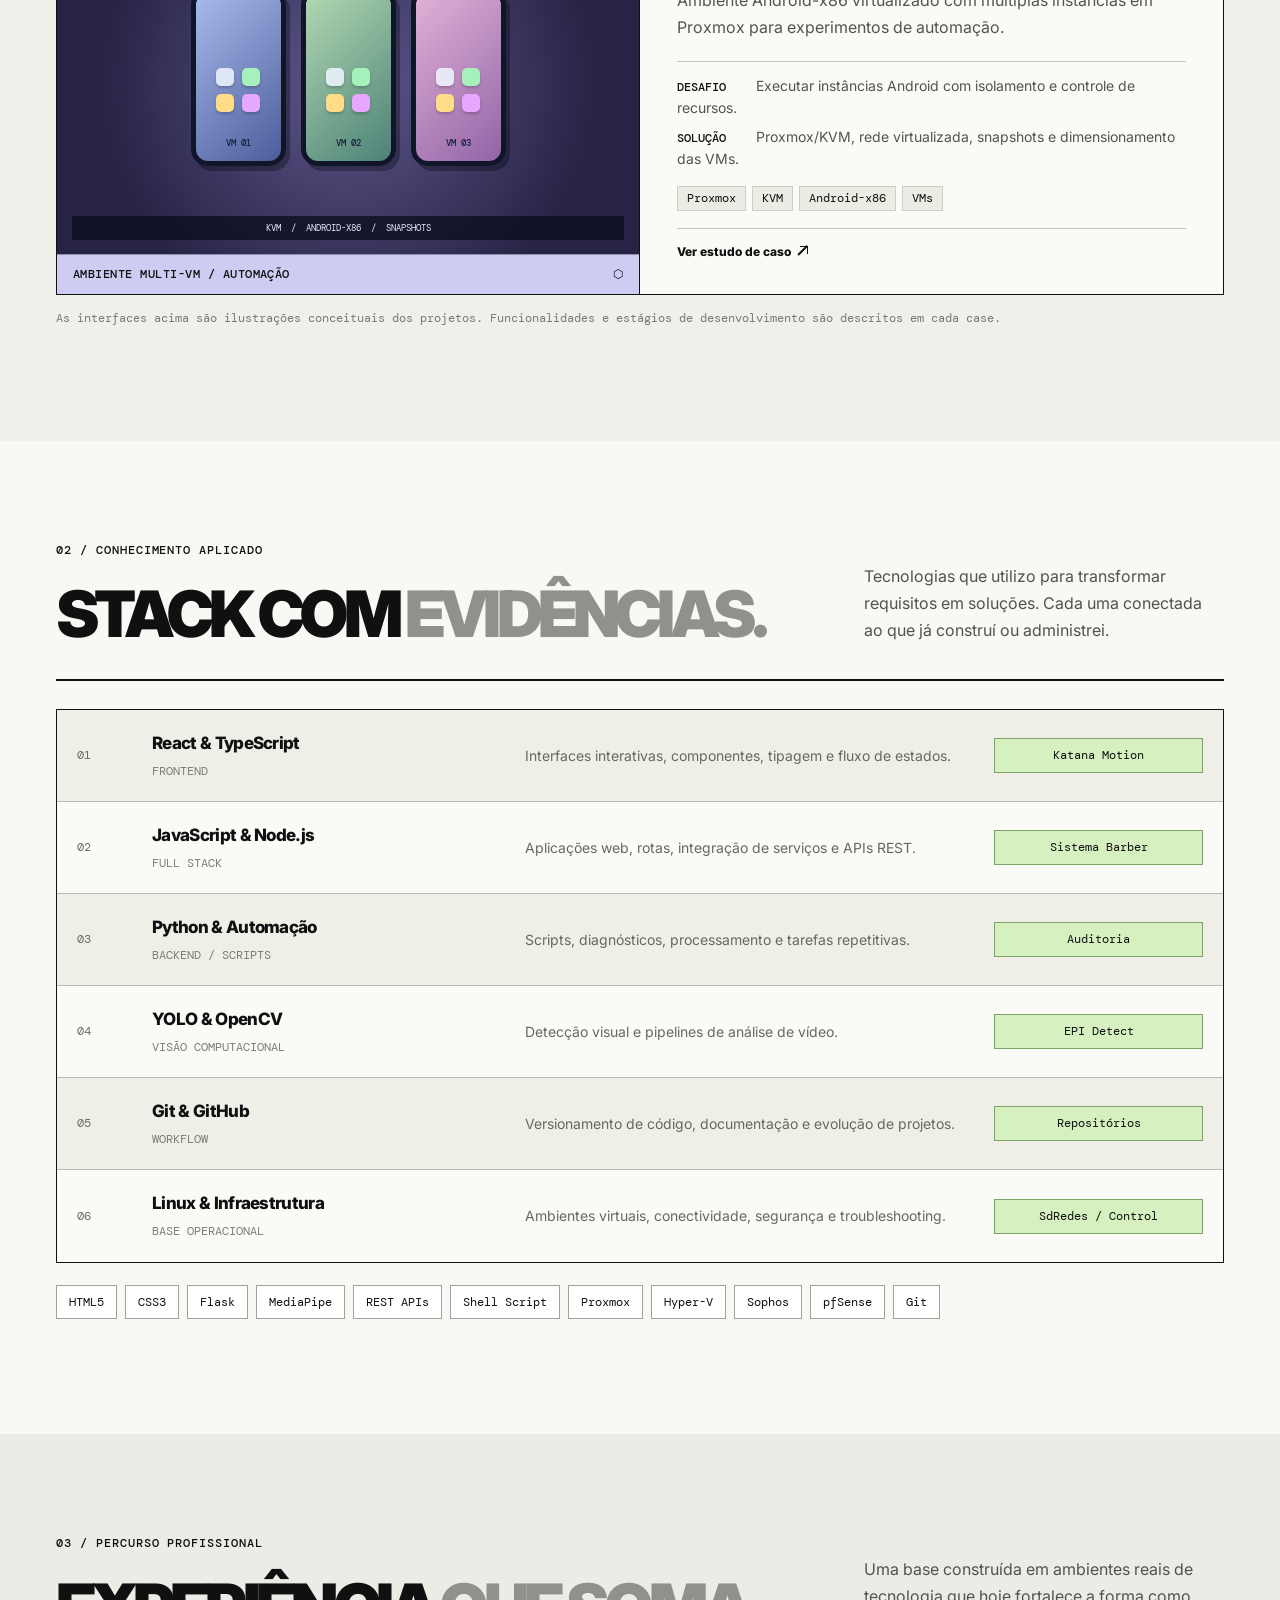
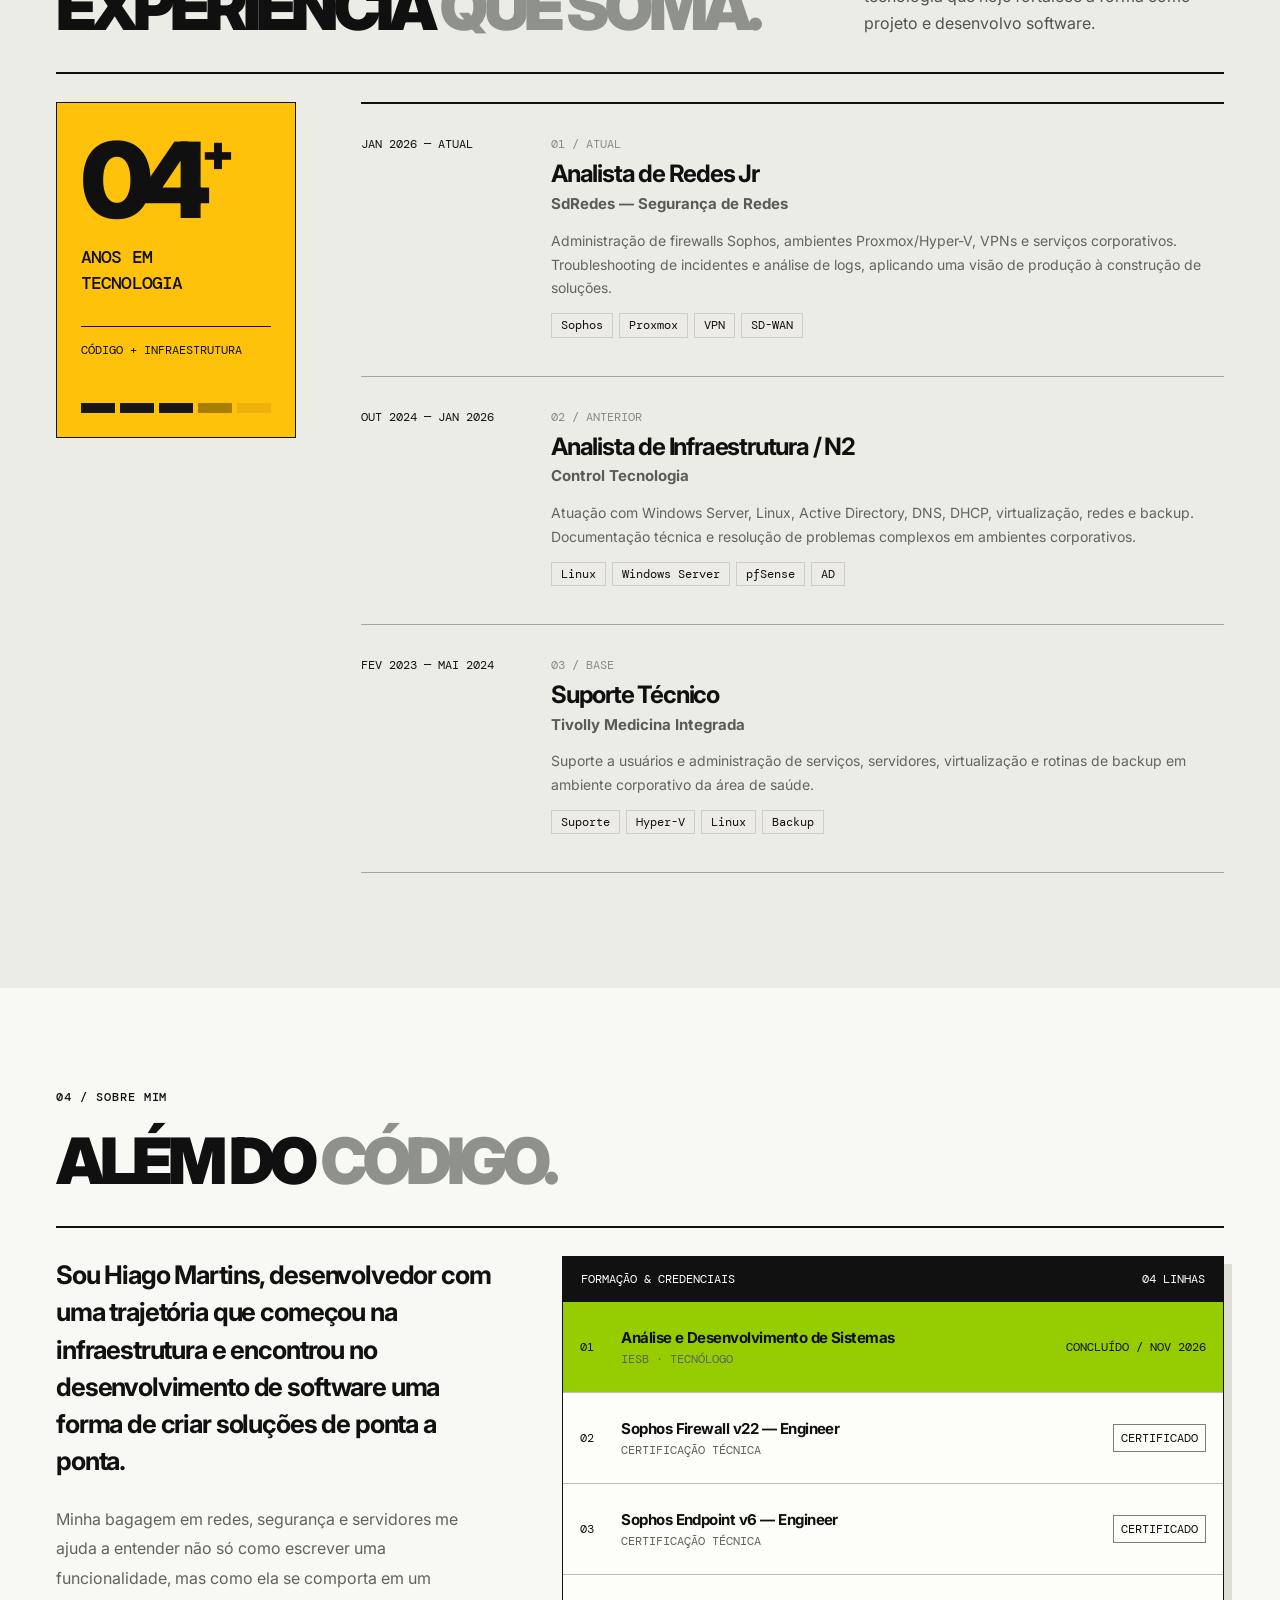
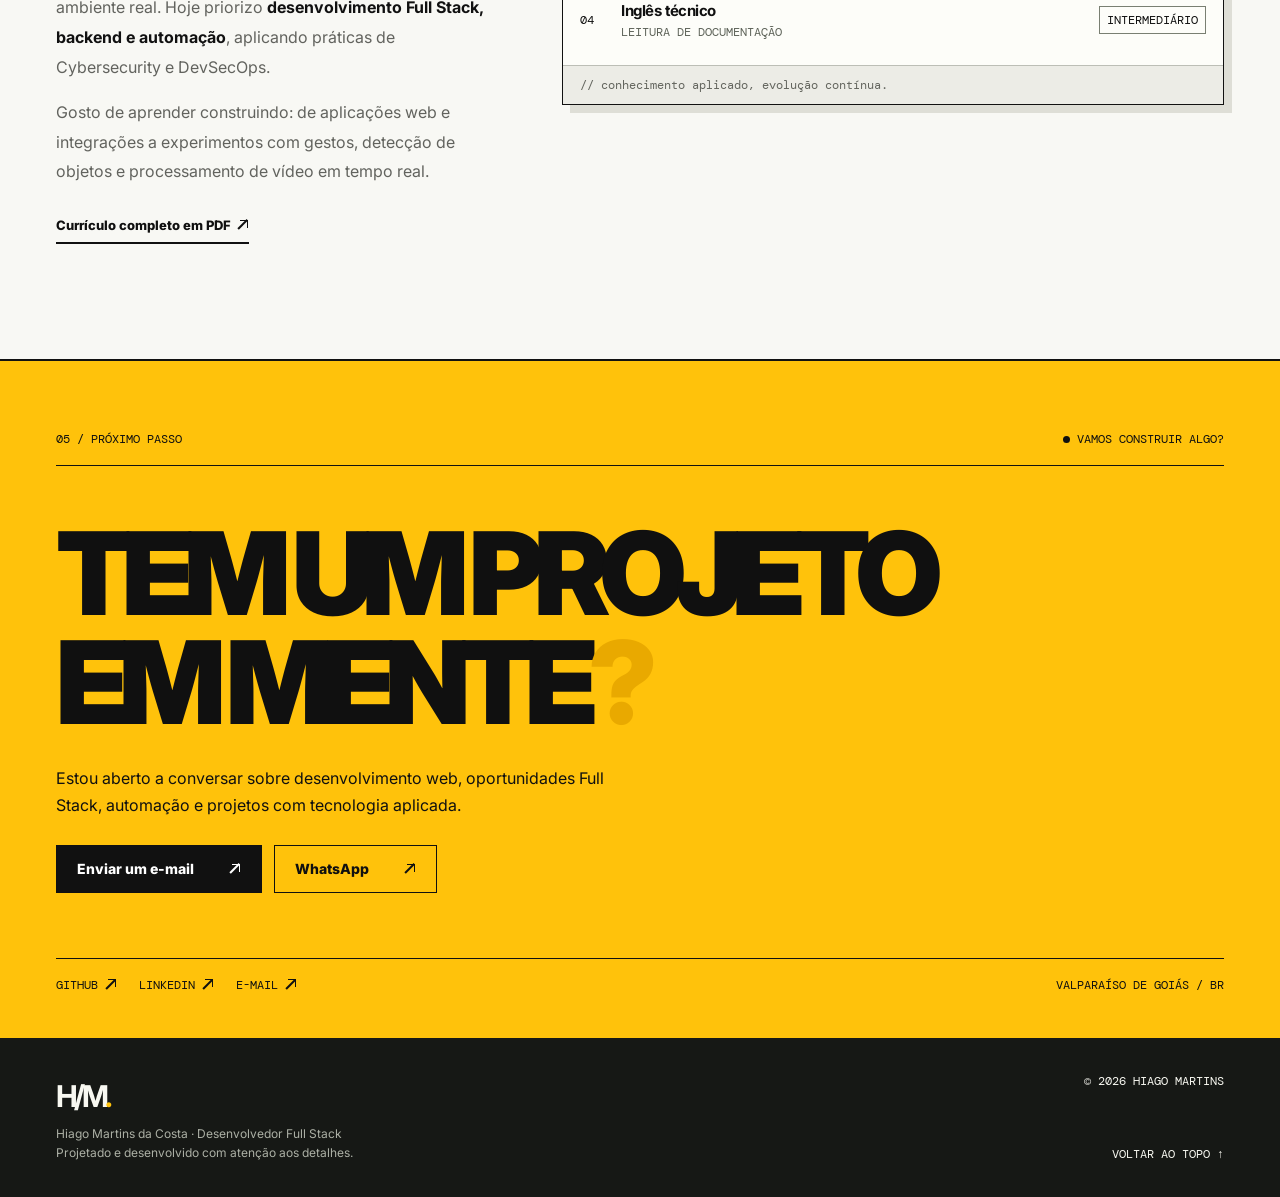
==== commit 5bec7a6b: "Update experience from 3 to 4 years in index.html Update experience" ====
--- a/index.html
+++ b/index.html
@@ -49,7 +49,7 @@
             <a class="button button-green" href="./hiago-martins-curriculo.pdf" download>Baixar currículo <span aria-hidden="true">↓</span></a>
           </div>
           <div class="hero-highlights" aria-label="Destaques profissionais">
-            <span><strong>03+</strong> anos em tecnologia</span><span><strong>09</strong> projetos selecionados</span><span><strong>02</strong> certificações Sophos</span>
+            <span><strong>04+</strong> anos em tecnologia</span><span><strong>09</strong> projetos selecionados</span><span><strong>02</strong> certificações Sophos</span>
           </div>
           <div class="hero-local"><span class="line-rule"></span><p>VALPARAÍSO DE GOIÁS · BRASIL <span class="sep">/</span> <span id="brasilTime">UTC−3</span><br><span class="muted">Formado em ADS · IESB · Disponível para conversar sobre oportunidades</span></p></div>
           <div class="terminal-mini" aria-label="Prévia de console de desenvolvimento">
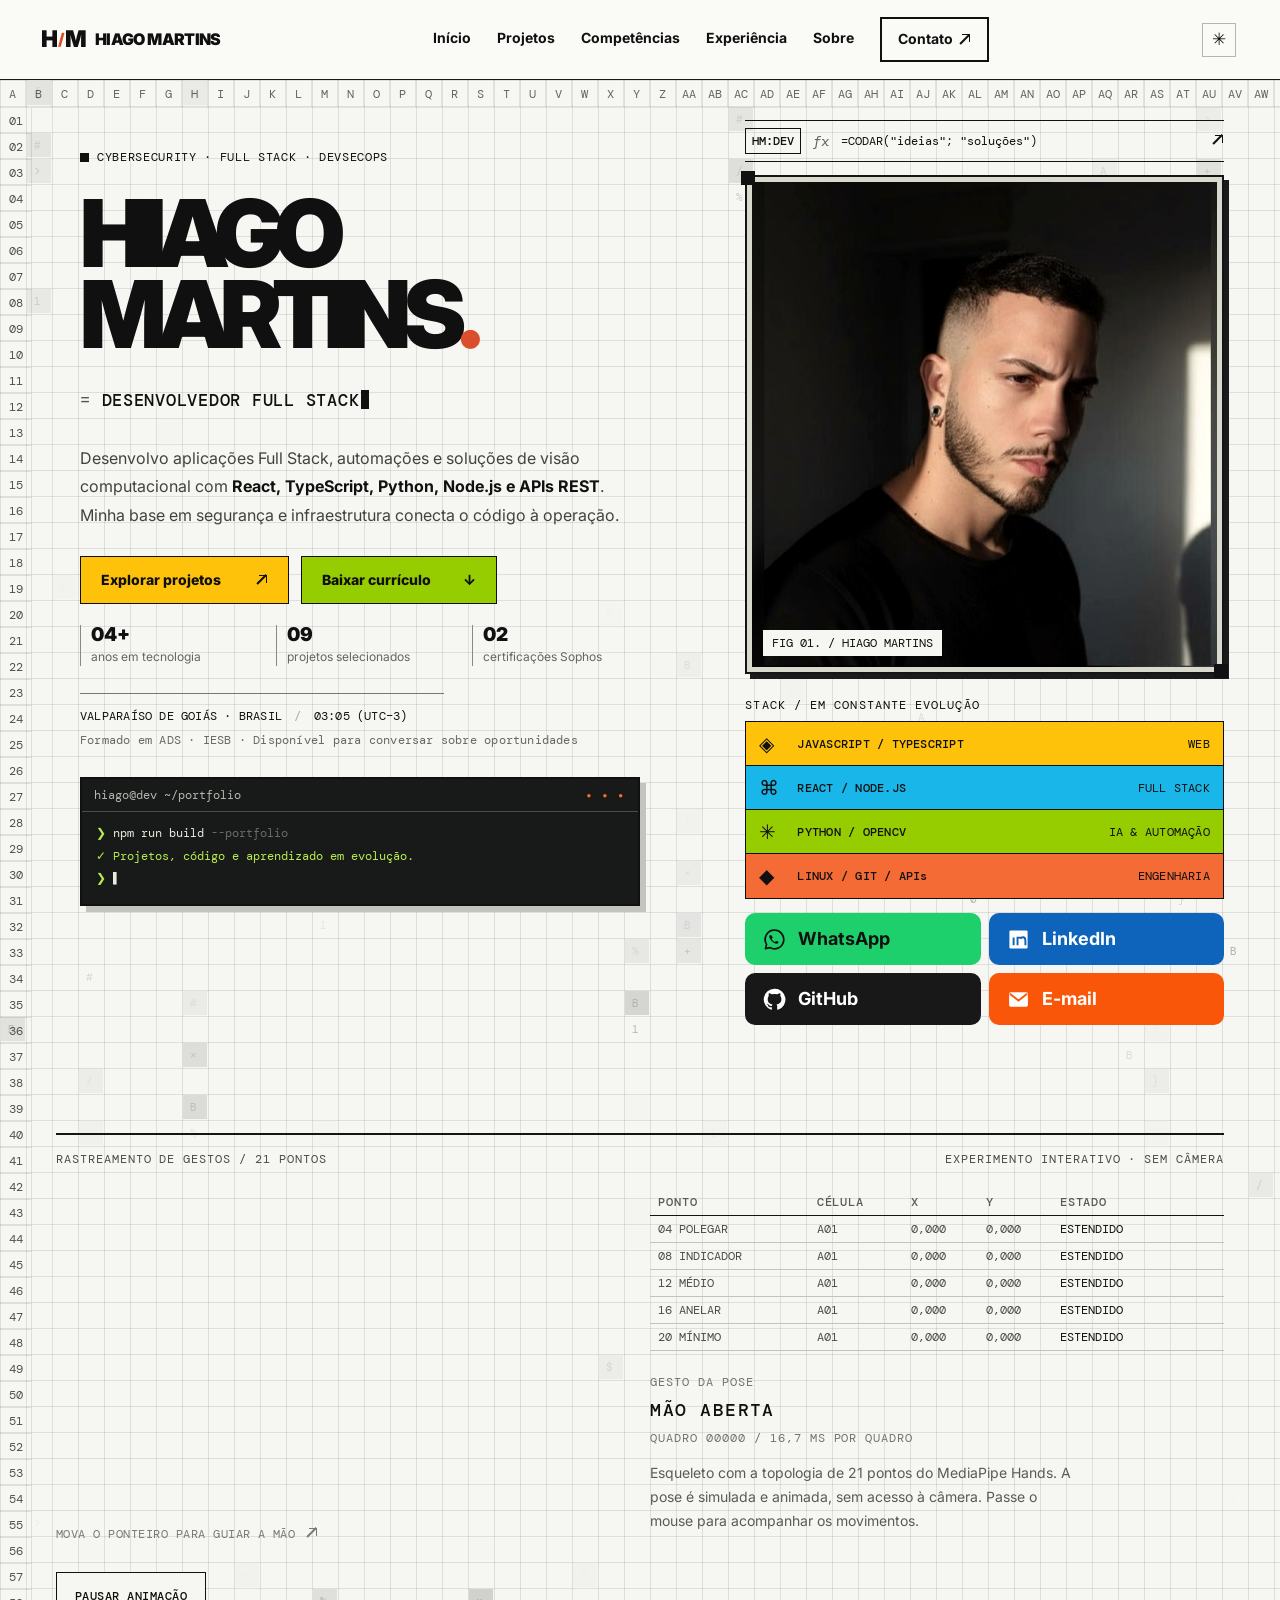
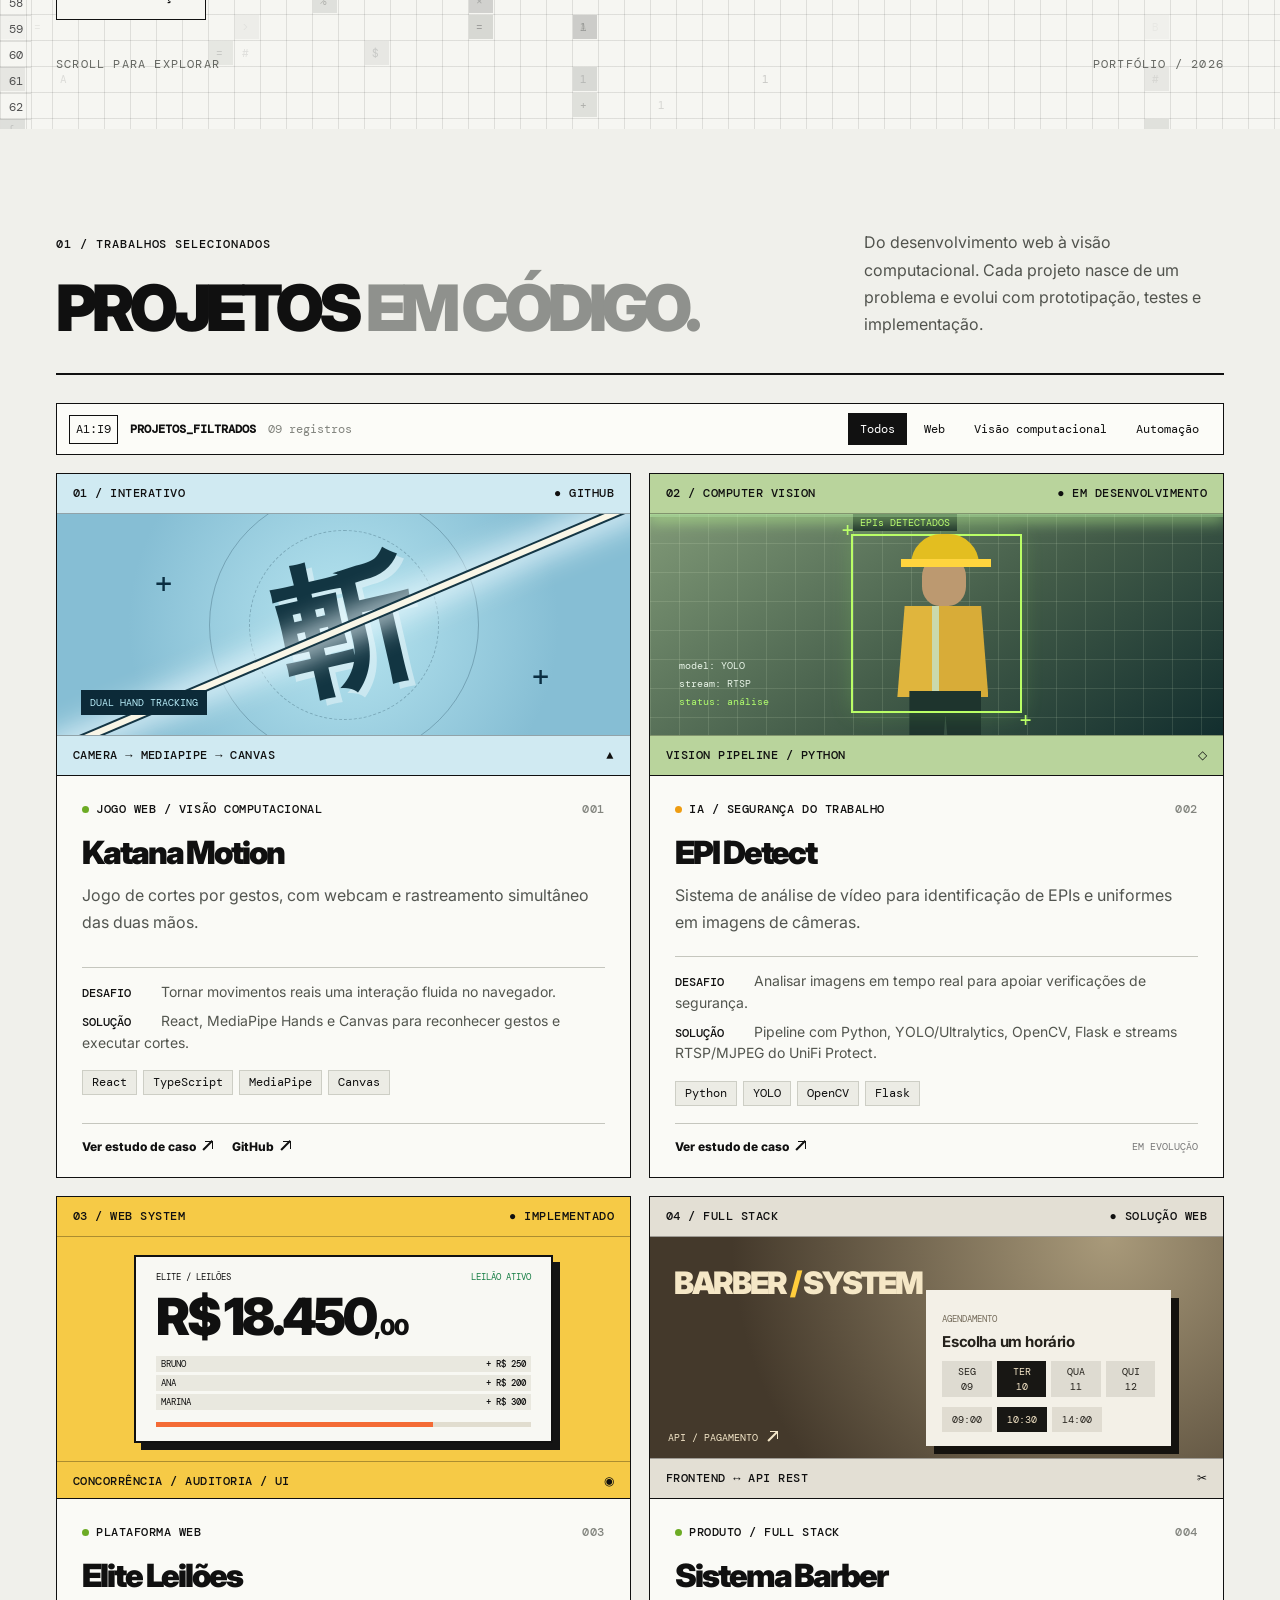
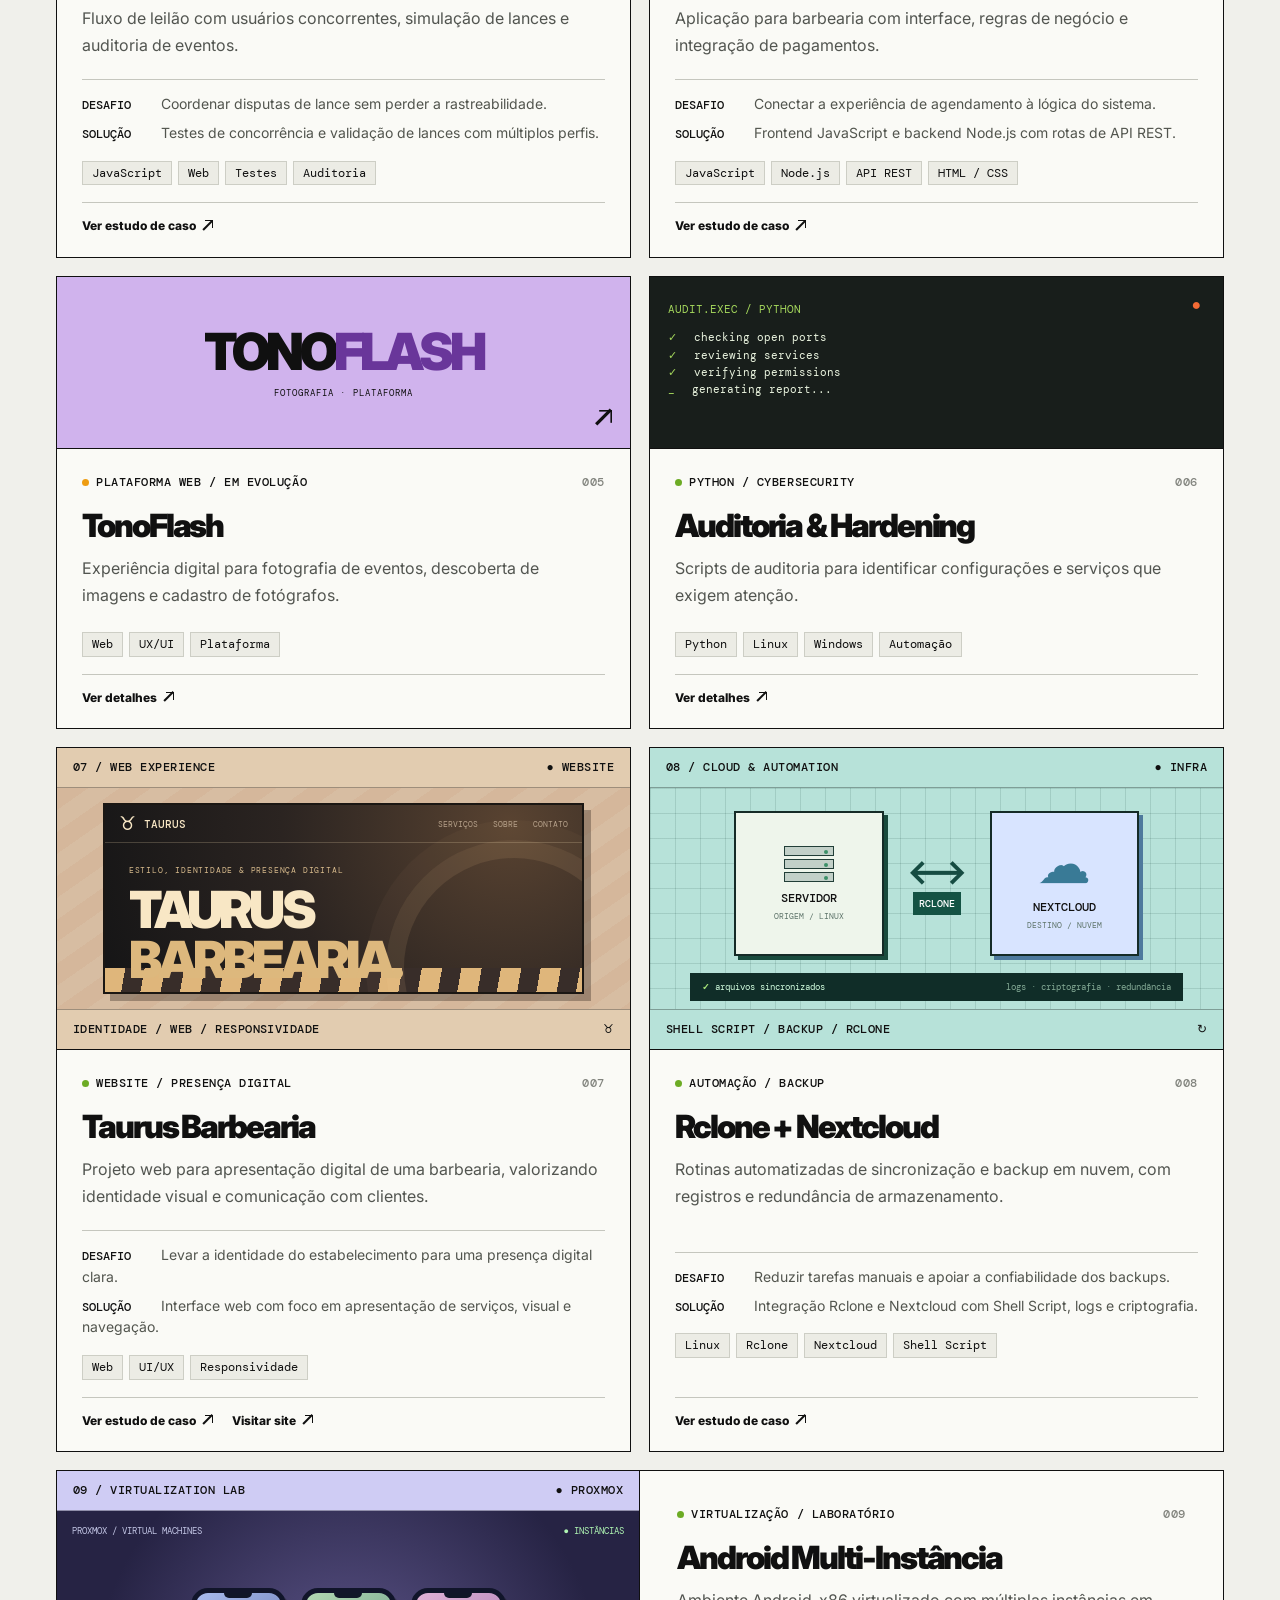
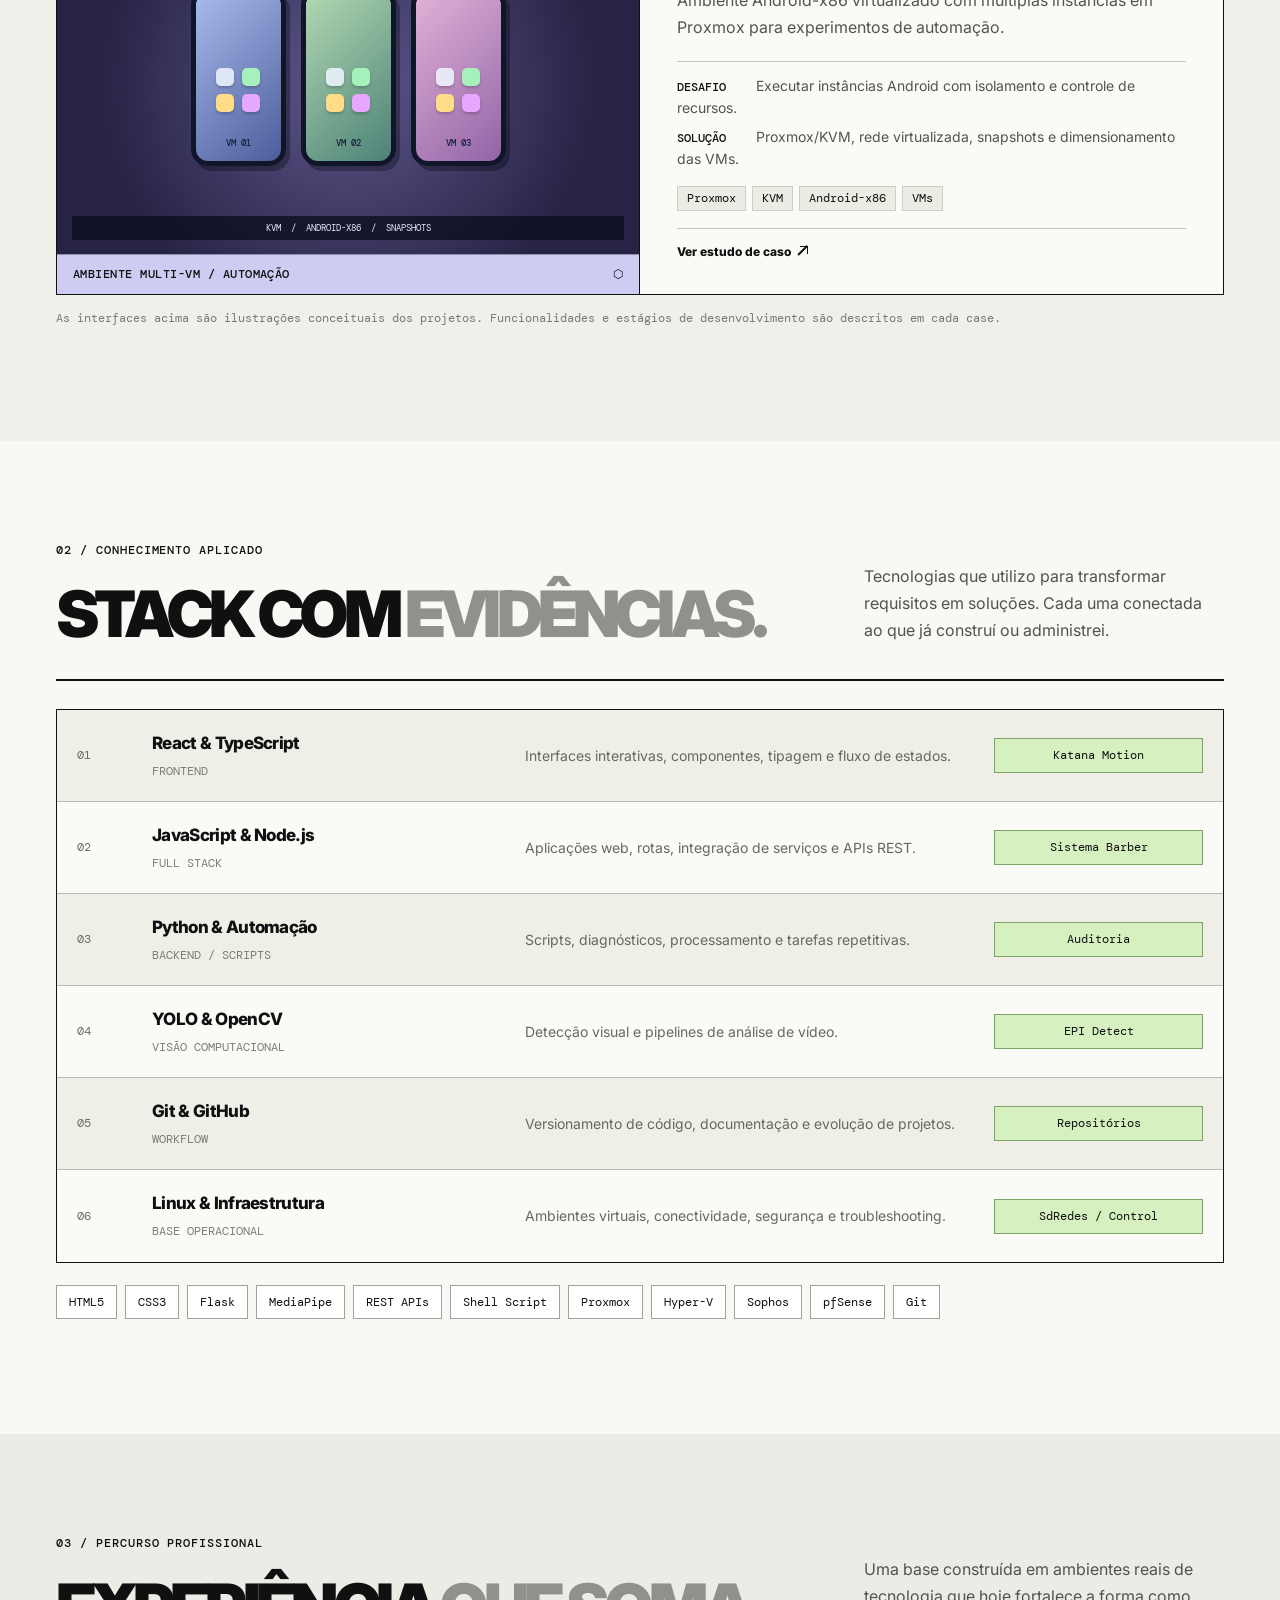
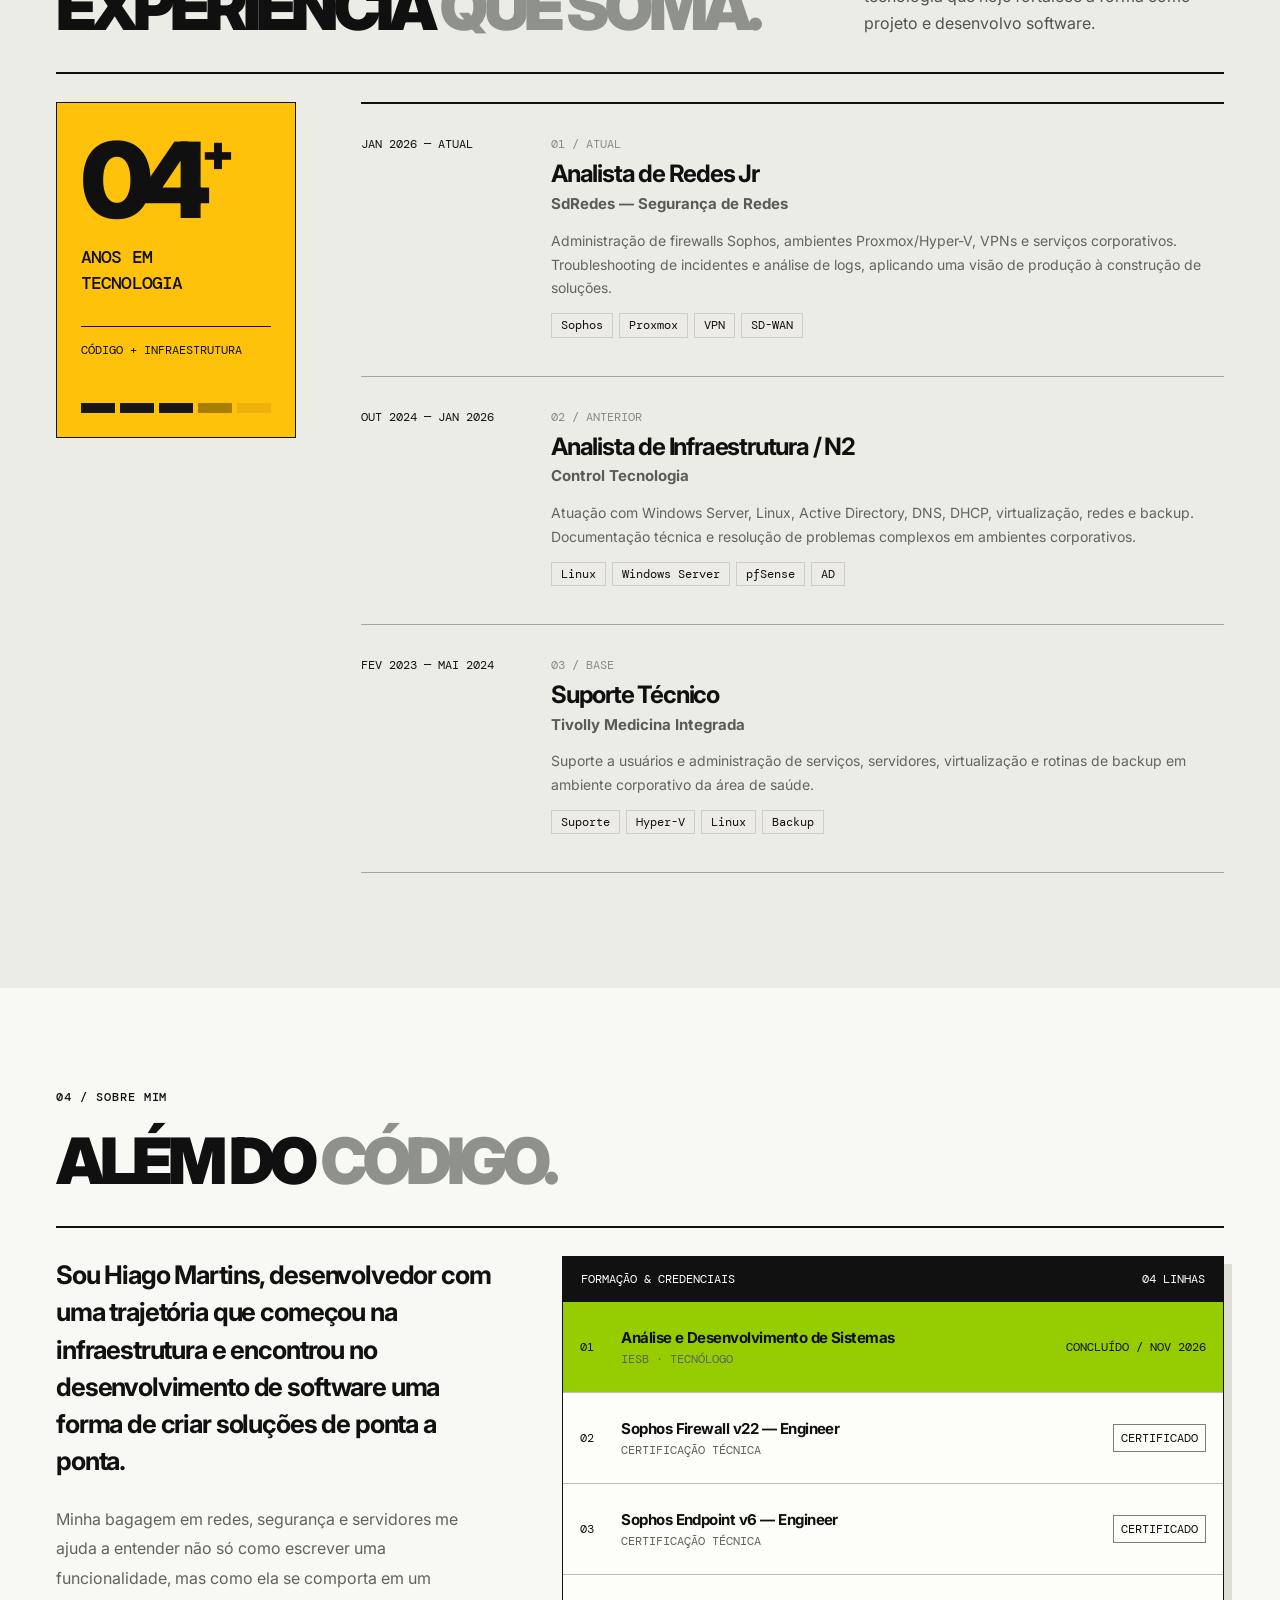
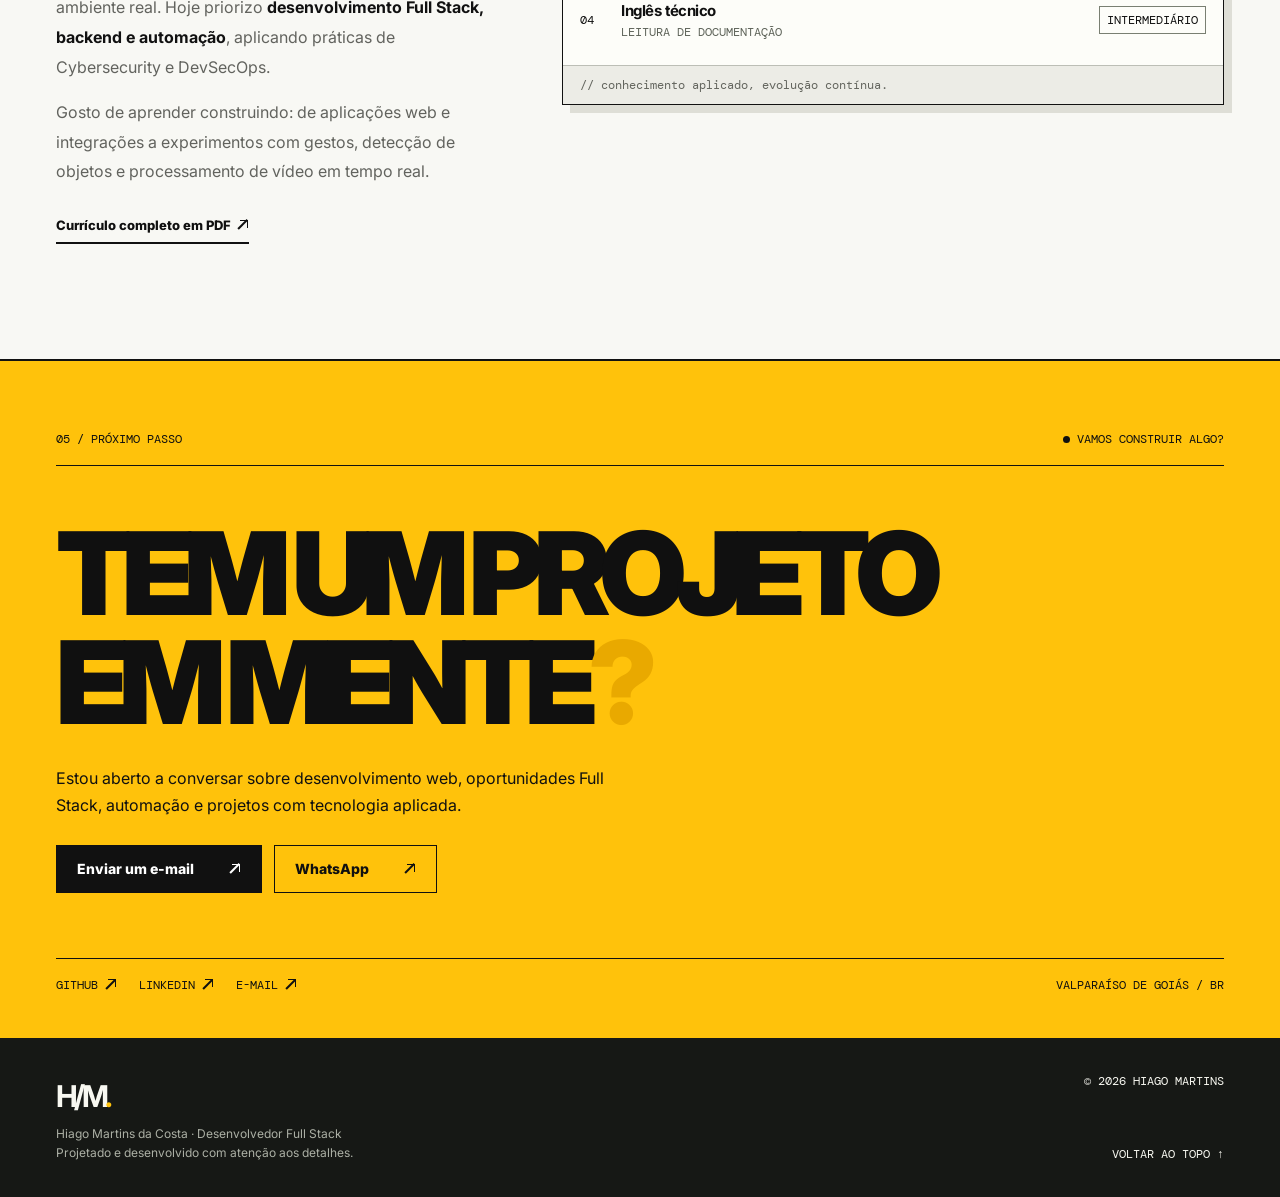
==== commit f608e816: "Update Hand Tracking Update Hand Tracking to PT-BR" ====
--- a/index.html
+++ b/index.html
@@ -75,8 +75,8 @@
           </div>
         </div>
       </div>
-      <section class="gesture-lab page-container" id="gesto" aria-labelledby="gestureTitle">
-        <div class="gesture-topline"><span>GESTO PARA PLANILHA / 21 PONTOS</span><span>EXPERIMENTO INTERATIVO · SEM CÂMERA</span></div>
+      <section class="gesture-lab page-container" id="" aria-labelledby="gestureTitle">
+        <div class="gesture-topline"><span>RASTREAMENTO DE GESTOS / 21 PONTOS</span><span>EXPERIMENTO INTERATIVO · SEM CÂMERA</span></div>
         <div class="gesture-layout">
           <div class="gesture-visual"><canvas id="handPose" width="450" height="345" role="img" aria-label="Esqueleto animado de mão com 21 pontos. Mova o mouse sobre a figura para guiar o gesto."></canvas><span class="gesture-visual-note">MOVA O PONTEIRO PARA GUIAR A MÃO <span class="ne-arrow" aria-hidden="true"></span></span></div>
           <div class="gesture-data"><div class="gesture-table" role="table" aria-label="Coordenadas dos dedos"><div class="gesture-table-header" role="row"><span>PONTO</span><span>CÉLULA</span><span>X</span><span>Y</span><span>ESTADO</span></div><div id="gestureRows"></div></div><div class="gesture-state"><small>GESTO DA POSE</small><strong id="gestureLabel">MÃO ABERTA</strong><small id="gestureFrame">QUADRO 00000 / 16,7 MS POR QUADRO</small><p>Esqueleto com a topologia de 21 pontos do MediaPipe Hands. A pose é simulada e animada, sem acesso à câmera. Passe o mouse para acompanhar os movimentos.</p></div></div>
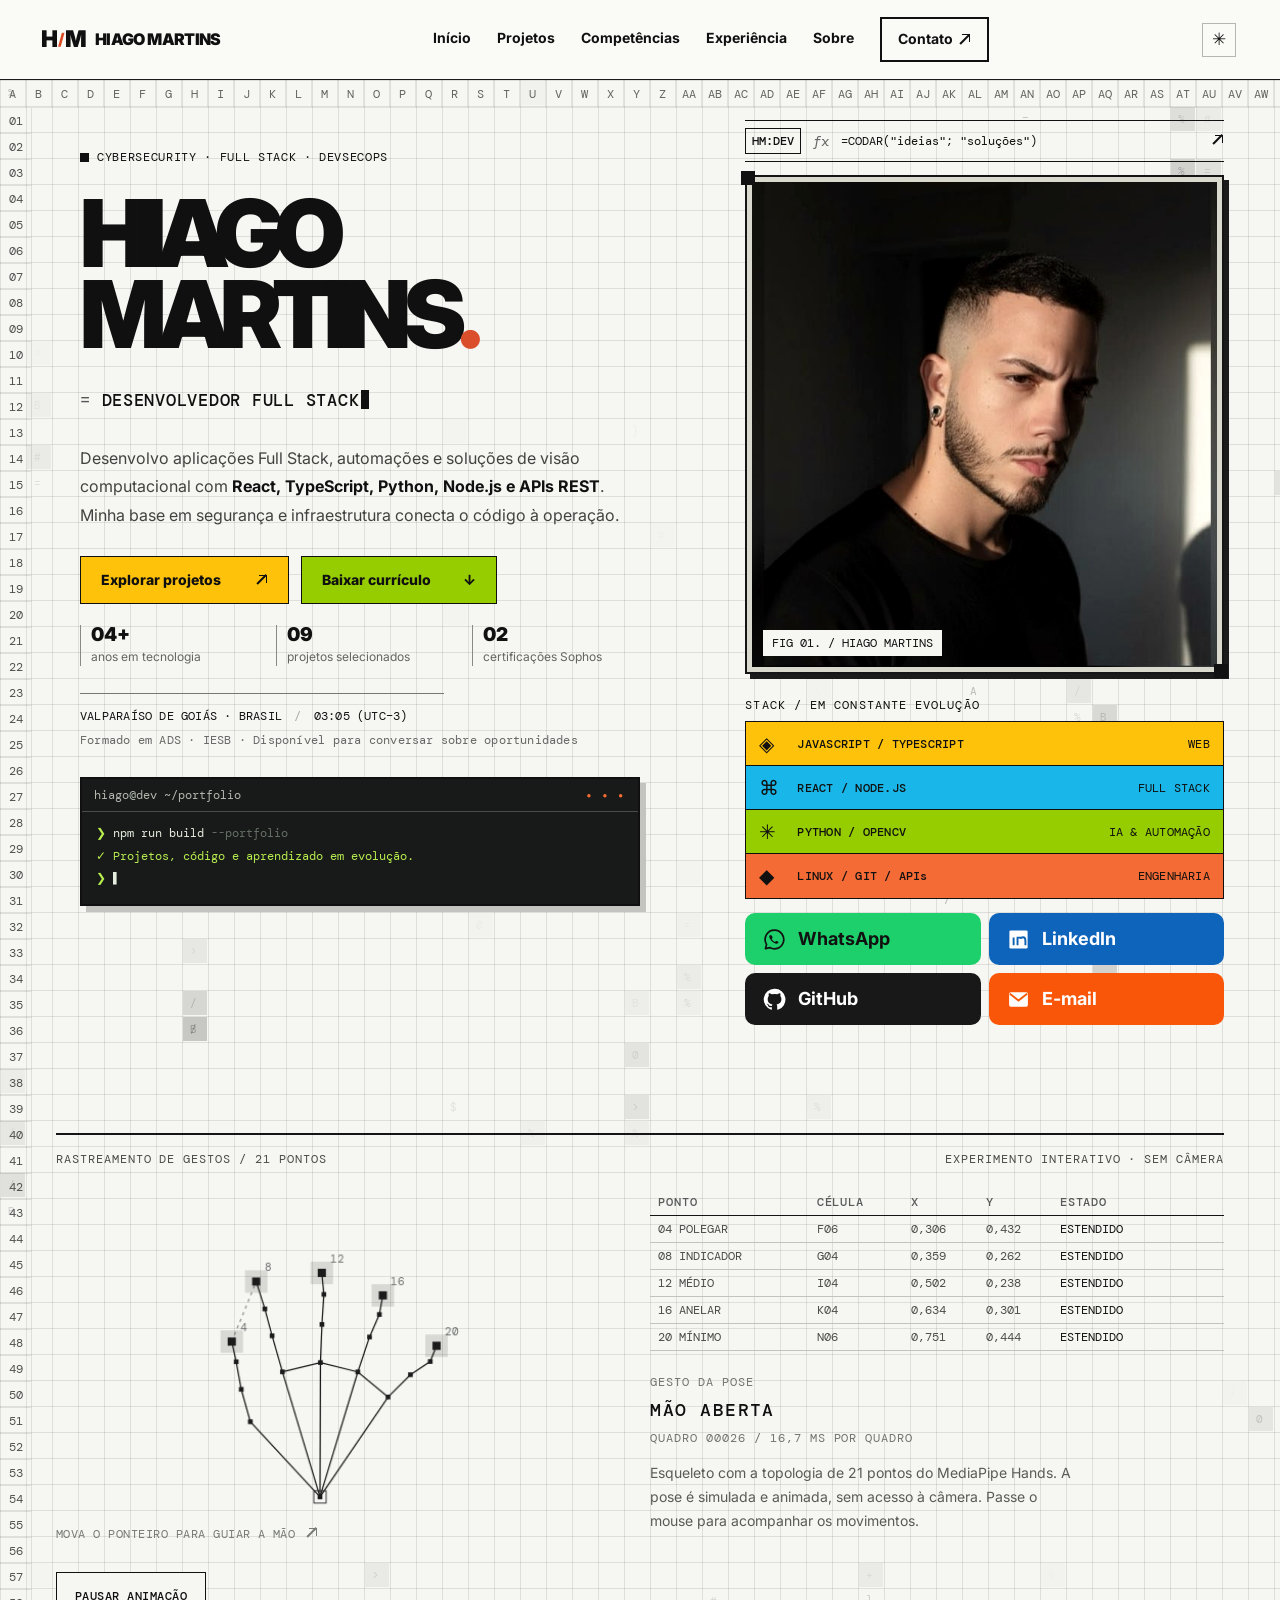
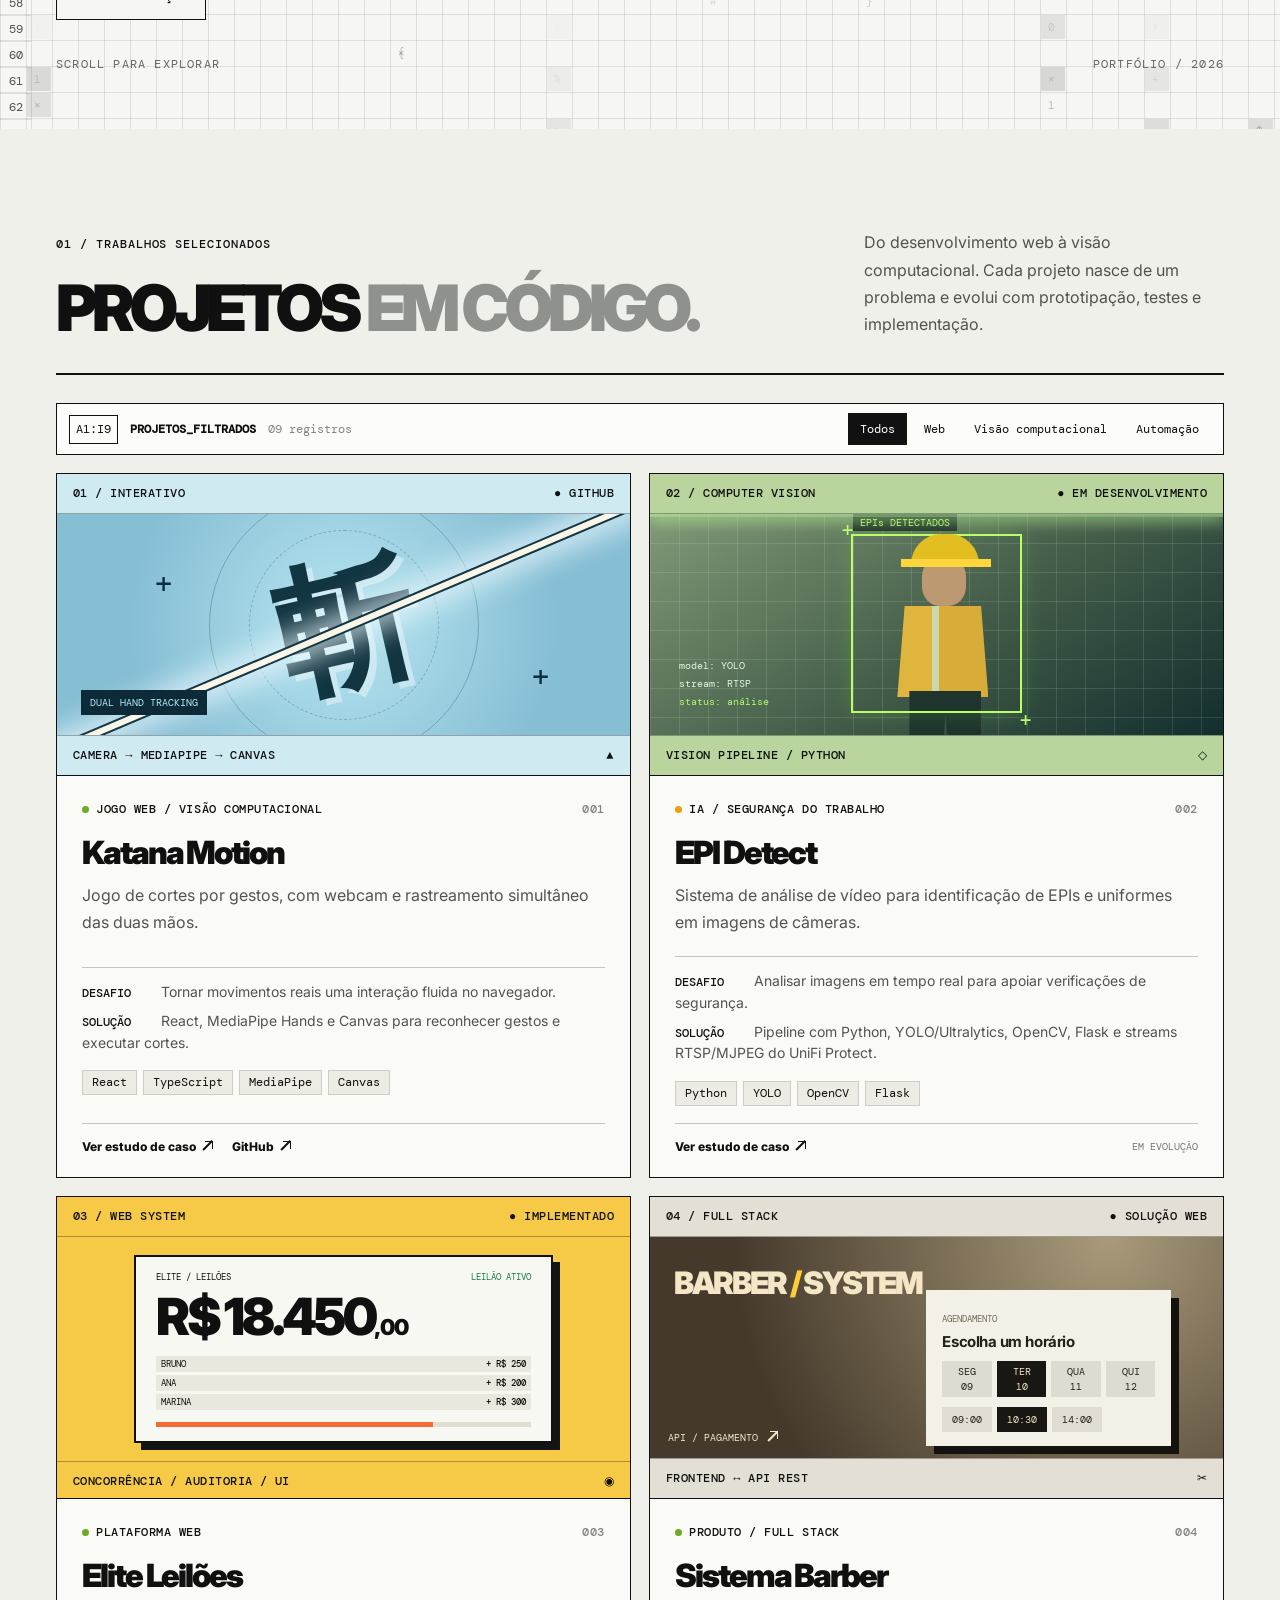
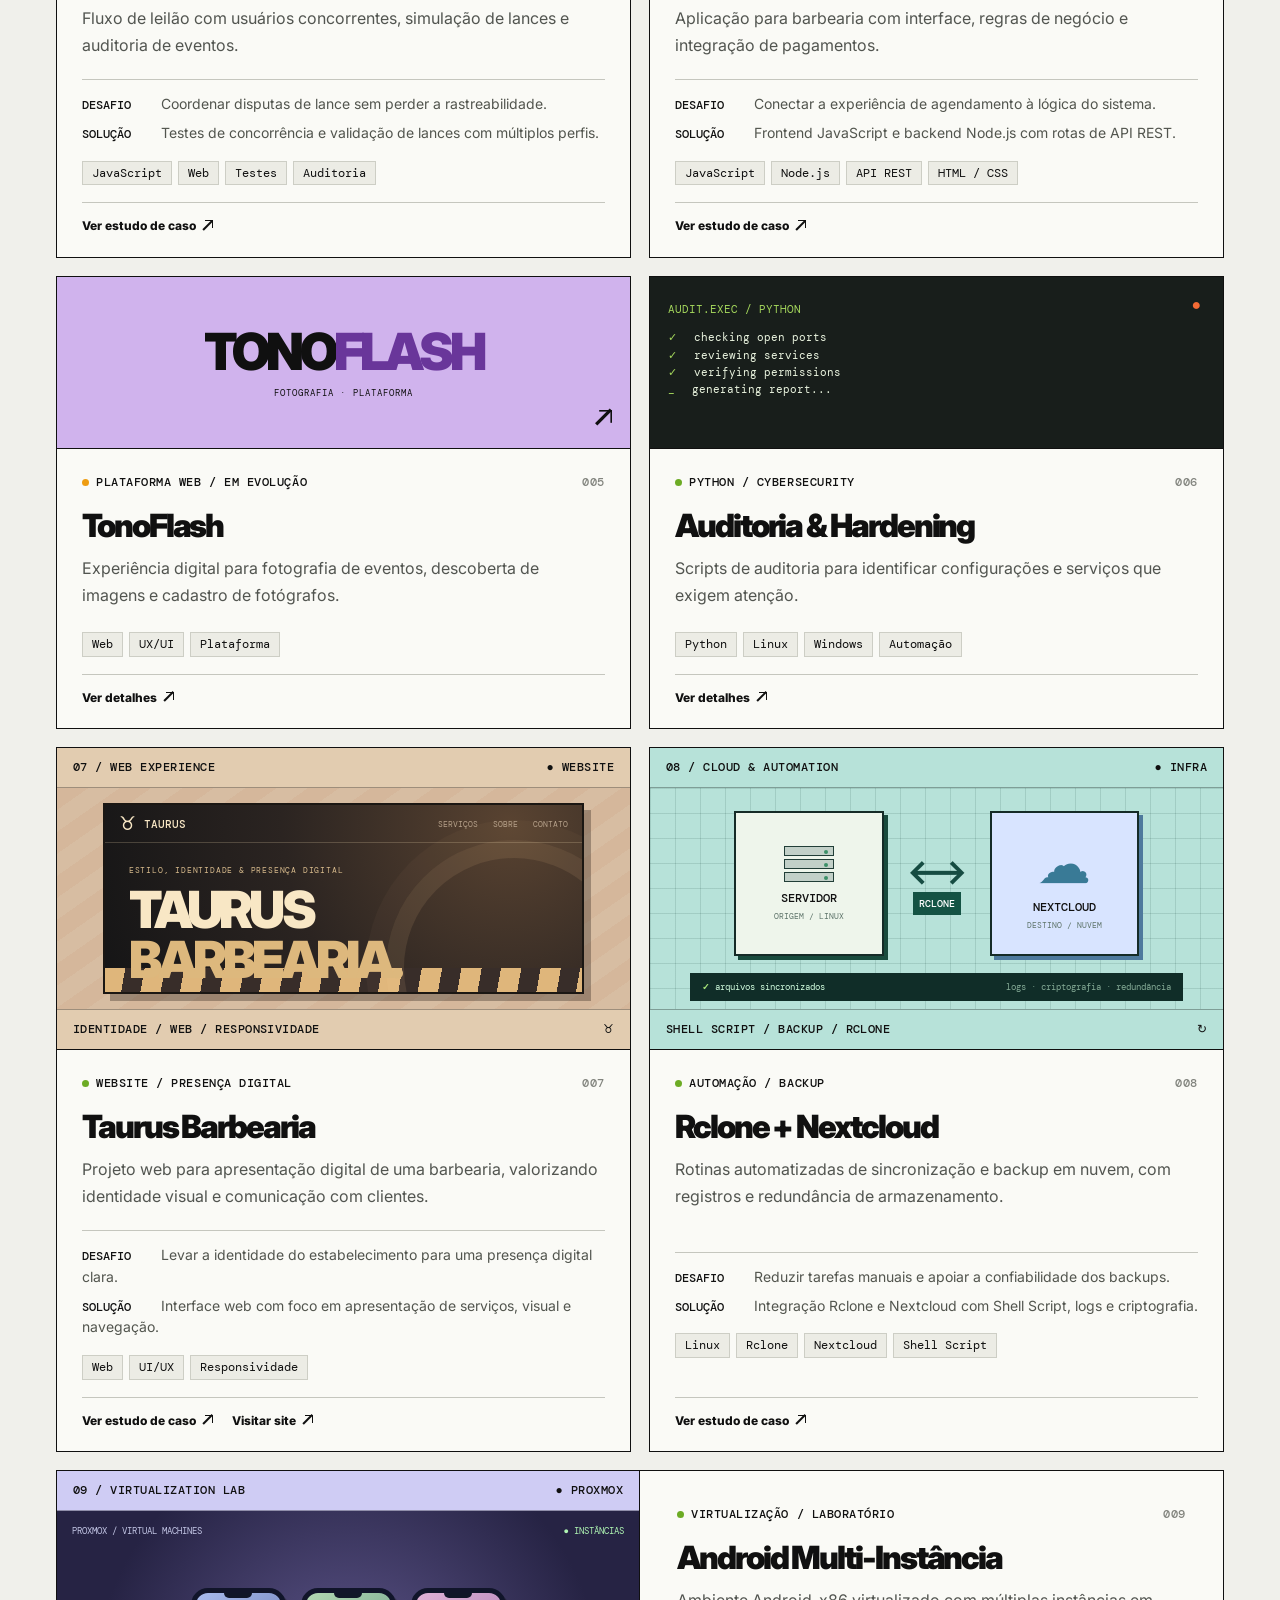
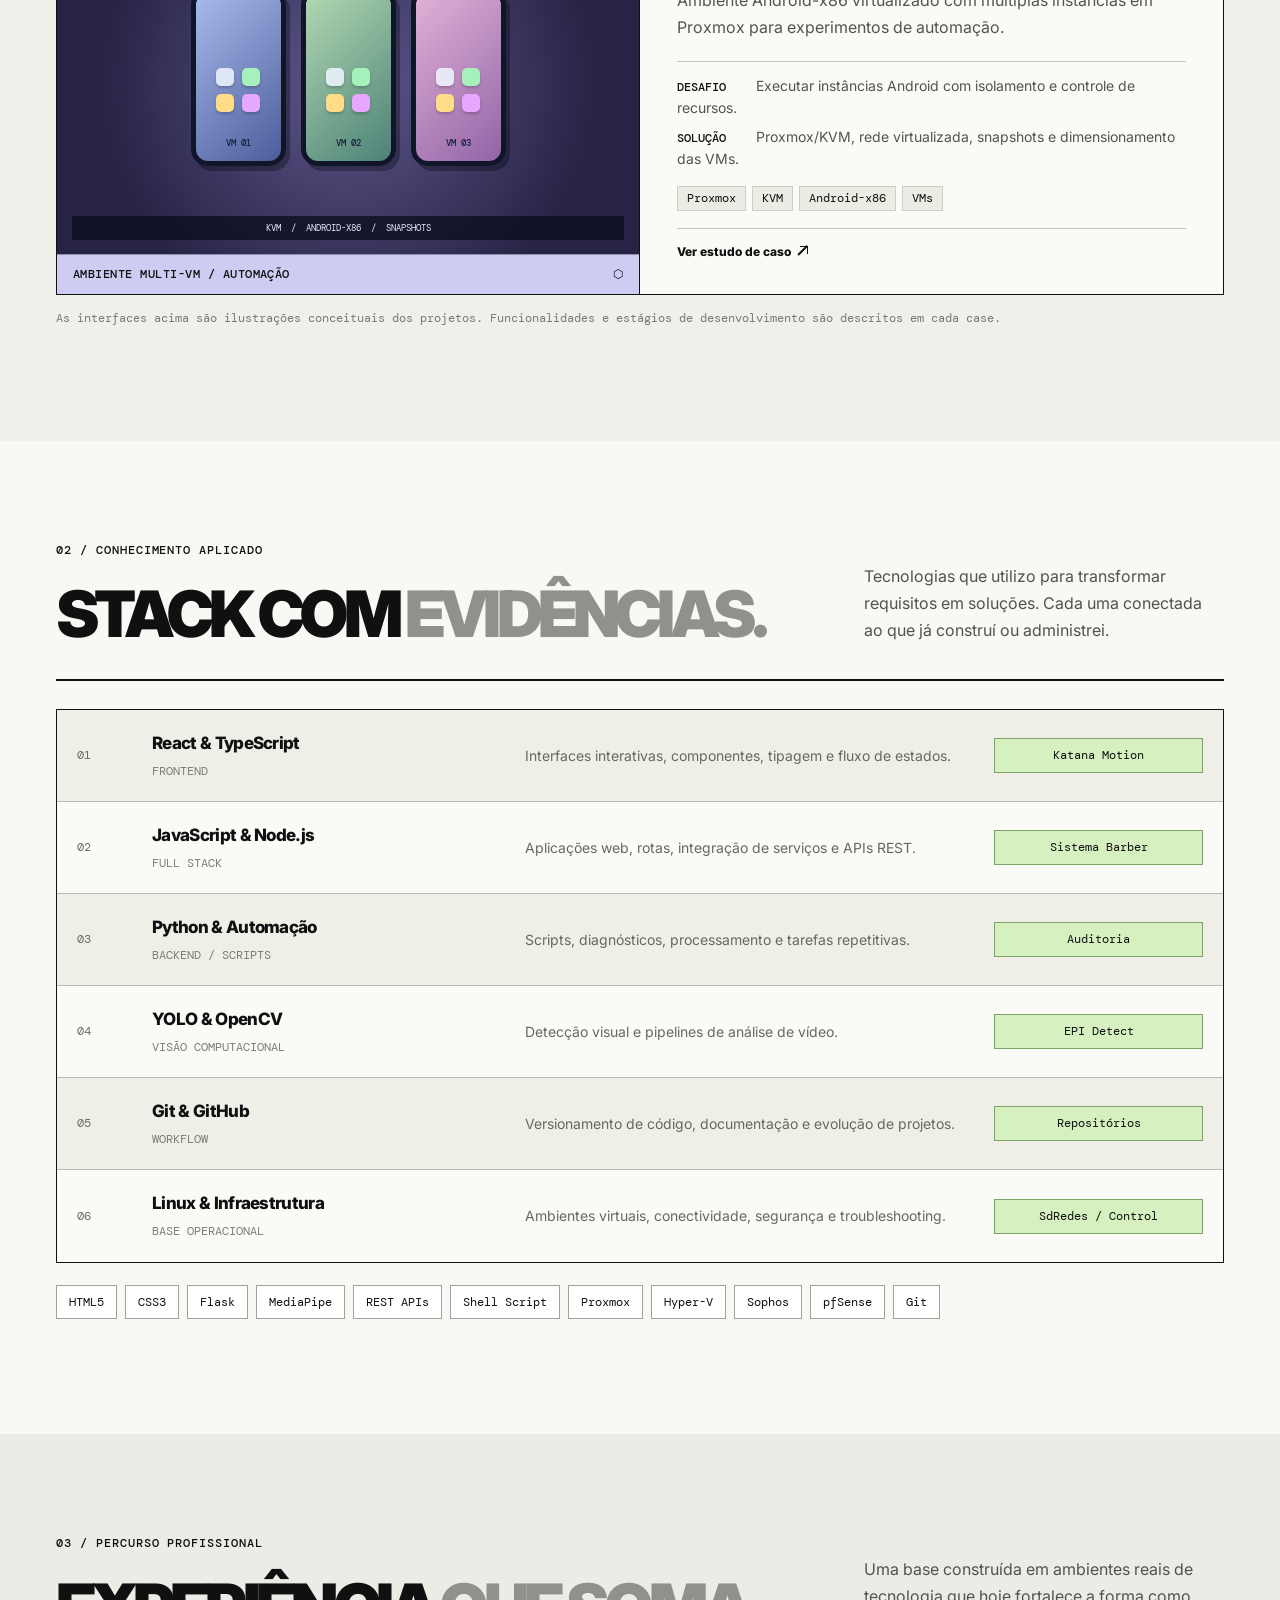
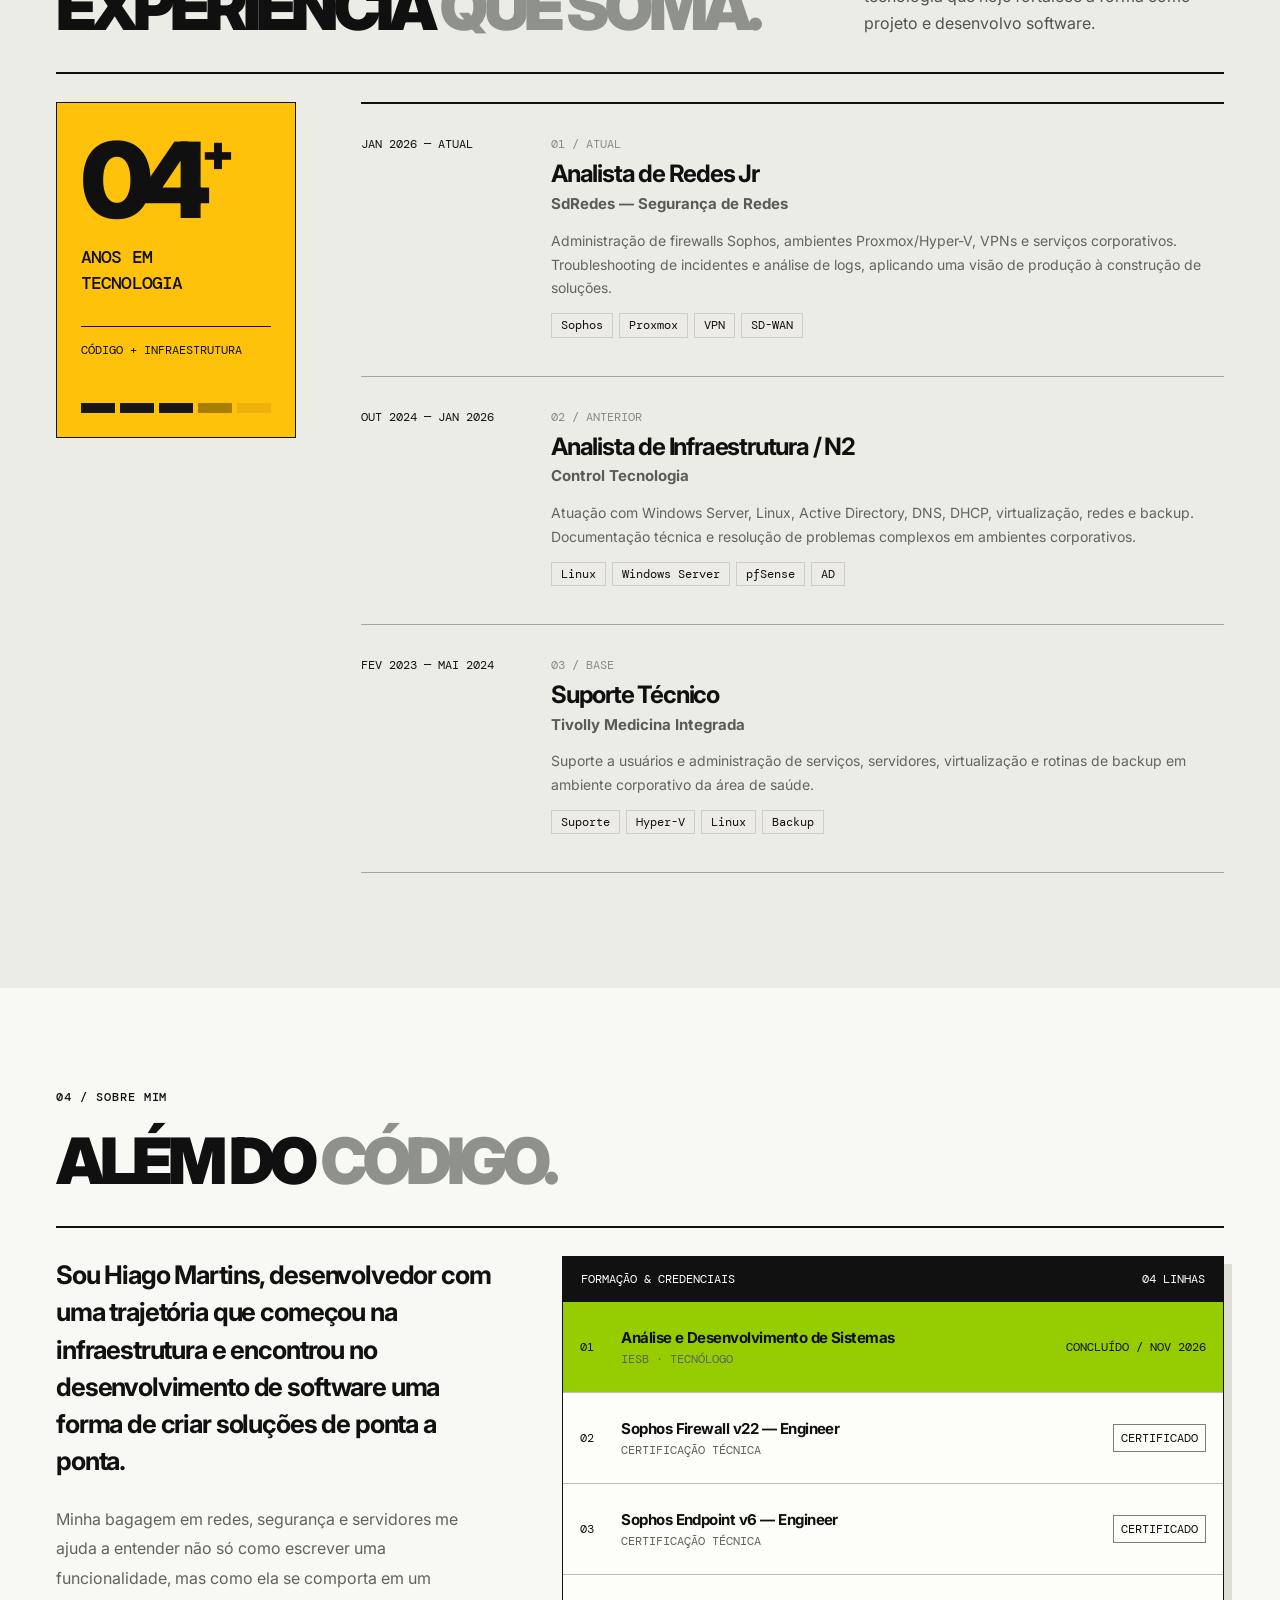
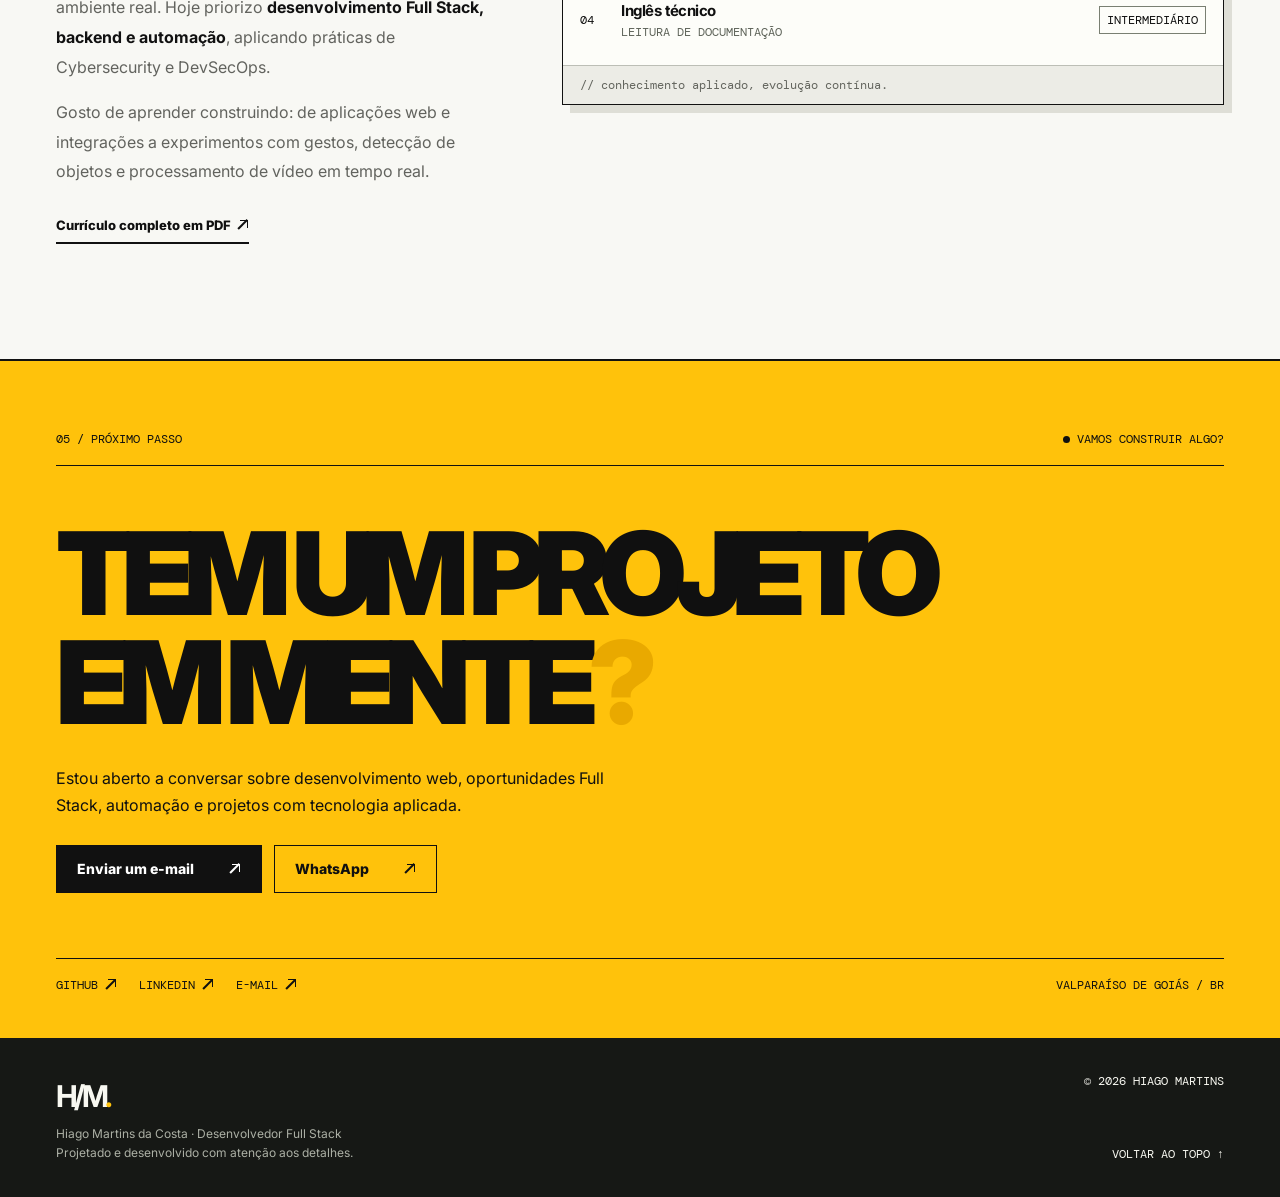
==== commit f5ca1146: "Fix gesture tracking section ID and restore animated hand" ====
--- a/index.html
+++ b/index.html
@@ -75,7 +75,7 @@
           </div>
         </div>
       </div>
-      <section class="gesture-lab page-container" id="" aria-labelledby="gestureTitle">
+      <section class="gesture-lab page-container" id="gesto" aria-labelledby="gestureTitle">
         <div class="gesture-topline"><span>RASTREAMENTO DE GESTOS / 21 PONTOS</span><span>EXPERIMENTO INTERATIVO · SEM CÂMERA</span></div>
         <div class="gesture-layout">
           <div class="gesture-visual"><canvas id="handPose" width="450" height="345" role="img" aria-label="Esqueleto animado de mão com 21 pontos. Mova o mouse sobre a figura para guiar o gesto."></canvas><span class="gesture-visual-note">MOVA O PONTEIRO PARA GUIAR A MÃO <span class="ne-arrow" aria-hidden="true"></span></span></div>
